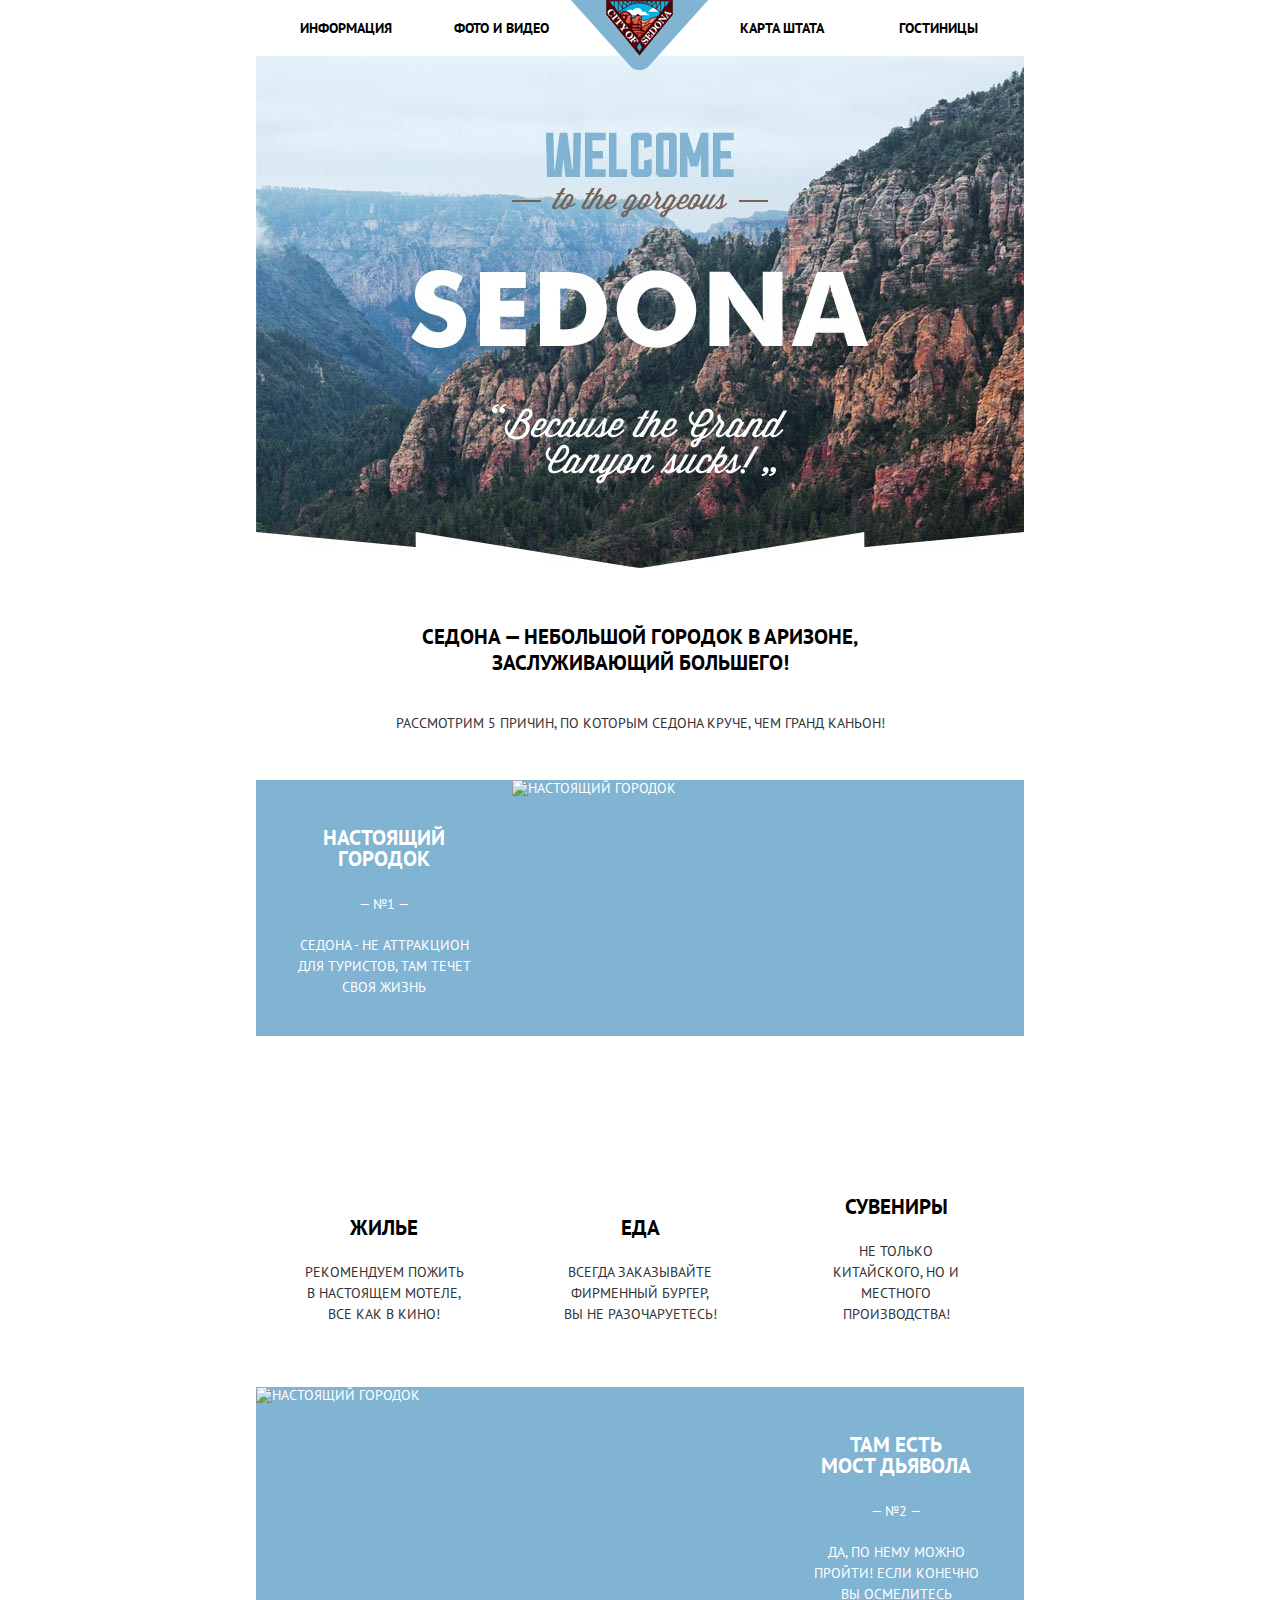
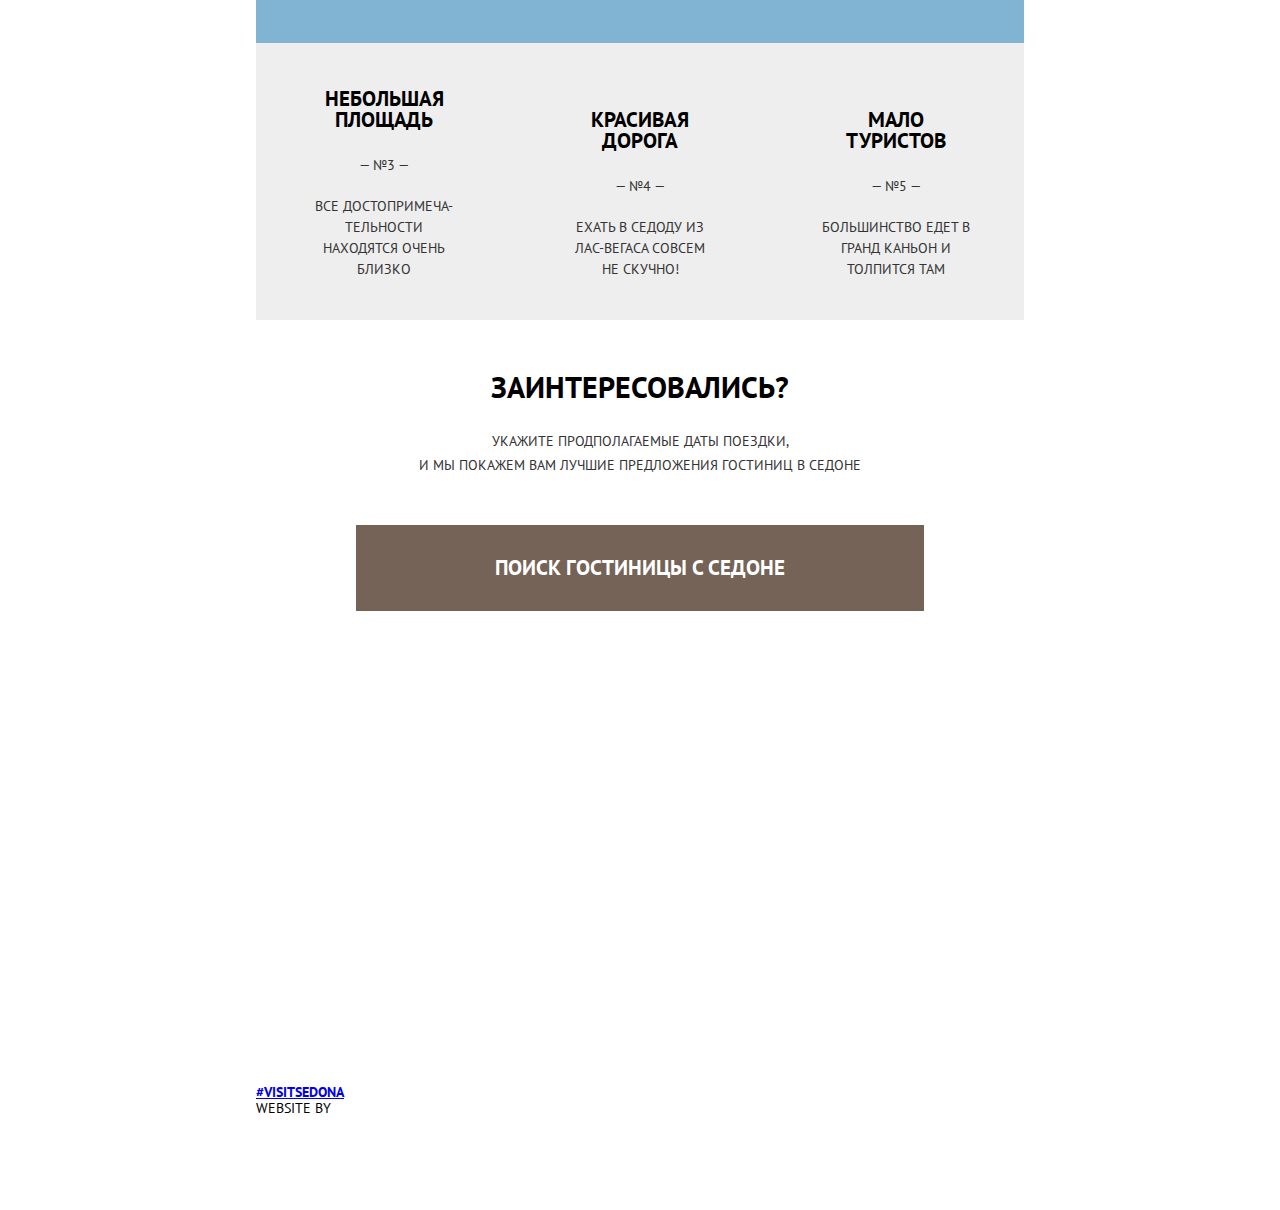
==== index.html @ 6d841329 "Вторая страница" ====
<!DOCTYPE html>
<html lang="ru">
  <head>
    <meta charset="utf-8">
    <title>Седона</title>
    <link href="css/normalize.css" rel="stylesheet">
    <link href="css/style.css" rel="stylesheet">
    <link href="https://fonts.googleapis.com/css?family=PT+Sans:400,700&amp;subset=cyrillic" rel="stylesheet" type="text/css">
  </head>
                                <!--Хедер-->
  <body>
    <header class="main-header">
            <nav class="main-navigation">
              <ul class="navigation">
                <li class="paragraph">
                  <a href="#">Информация</a>
                </li>
                <li class="paragraph">
                  <a href="#">Фото и видео</a>
                </li>
                <li class="paragraph">
                  <a href="#">Карта штата</a>
                </li>
                <li class="paragraph">
                  <a href="catalog.html">Гостиницы</a>
                </li>
              </ul>
              <div class="main-logo">
                <a href="index.html"><img src="img/sedona-logo.png" alt="City-of-Sedona" width="138" height="70"></a>
              </div>
            </nav> 
    </header>  
                           <!--Слоган-->

    <main class="container">
      <div class="bid-image">
        <img src="img/intro.jpg" alt="Интро" width="768" height="513">   <!--РАСКОММЕНТИТЬ КАРТИАНКУ!-->
      </div>
      <section class="town">
        <h1 class="town-title">СЕДОНА — небольшой городок в АРИЗОНЕ,<br> заслуживающий большего!</h1>
        <span class="town-reasons">Рассмотрим 5 причин, по которым Седона круче, чем Гранд Каньон!</span>
      </section>
                            <!--Первая причина - это ты ;DD-->
      <div class="main-reason">
        <div class="reason">
          <span class="reason-title">Настоящий<br>городок</span>
          <span class="reason-title-number"> — №1 — </span>
          <span class="reason-title-text"> Седона - не аттракцион для туристов, там течет своя жизнь</span>
        </div>
        <div class="reason-picture">
          <img src="img/reason-1.jpg" alt="Настоящий городок" width="512" height="256">
        </div>  
        <div class="clear">
        </div>
      </div>
                                <!--Приемущества, н иштячки-->
      <section class="features">
        <div class="feature-box">
          <span class="feature-name">Жилье</span>
          <p class="feature-text">Рекомендуем пожить в настоящем мотеле, все как в кино!</p>
        </div>
        <div class="feature-box">
          <span class="feature-name">Еда</span>
          <p class="feature-text">Всегда заказывайте фирменный бургер, вы не разочаруетесь!</p>
        </div>
        <div class="feature-box">
          <span class="feature-name">Сувениры</span>
          <p class="feature-text">Не только китайского, но и местного производства!</p>
        </div>
      </section>     
                              <!--А вторая - все твои мечты ;DDD-->
      <div class="main-reason">
        <div class="reason-picture">
          <img src="img/reason-2.jpg" alt="Настоящий городок" width="512" height="256">
        </div>
        <div class="reason">
          <span class="reason-title">Там есть<br> мост дьявола</span>
          <span class="reason-title-number"> — №2 —</span>
          <span class="reason-title-text">Да, по нему можно пройти! Если конечно вы осмелитесь </span>
        </div>   
      </div>
                          <!--Причины 3 -5 (на этих причинах Игорь покинул нас)-->
      <div class="other-reasons">
          <div class="reason3-5">
            <span class="other-reason-name">Небольшая площадь</span>
            <span class="other-reason-number"> — №3 — </span>
            <span class="other-reason-text">Все достопримеча-тельности находятся очень близко</span>
          </div>
          <div class="reason3-5">
            <span class="other-reason-name">Красивая дорога</span>
            <span class="other-reason-number"> — №4 — </span>
            <span class="other-reason-text">Ехать в Седоду из Лас-Вегаса совсем не скучно!</span>
          </div>
          <div class="reason3-5">
            <span class="other-reason-name">Мало туристов</span>
            <span class="other-reason-number"> — №5 — </span>
            <span class="other-reason-text">Большинство едет в Гранд Каньон и толпится там</span>
          </div>
      </div>

        <div class="interest">
          <span class="interest-head">ЗАИНТЕРЕСОВАЛИСЬ?</span>
          <p class="interest-text">Укажите продполагаемые даты поездки,<br>
             и мы покажем Вам лучшие предложения гостиниц в Седоне</p>
          <div class="holels-search">
            <h2>Поиск гостиницы с Седоне</h2>
          </div>
        </div>
                            <!--Поиск гостиницы-->
        <section class="search-date">
          <iframe src="https://www.google.com/maps/embed?pb=!1m18!1m12!1m3!1d838162.8875856905!2d-112.35544166532924!3d34.85437343108555!2m3!1f0!2f0!3f0!3m2!1i1024!2i768!4f13.1!3m3!1m2!1s0x872da132f942b00d%3A0x5548c523fa6c8efd!2z0KHQtdC00L7QvdCwLCDQkNGA0LjQt9C-0L3QsCA4NjMzNiwg0KHQqNCQ!5e0!3m2!1sru!2sru!4v1479056169489" width="768" height="593" style="border:0" allowfullscreen>
        </iframe>
           <div class="search-window">
            <form action="catalog.html" method="get">
              <div class="date-in">
                <label for="in">Дата заезда:</label>
                <input type="text" name="calendar" value="24 апреля 2016" id="in">
                <div class="calendar-icon"></div>
              </div>
              <div class="date-out">
                <label for="out">Дата выезда:</label>
                <input type="text" name="calendar" value="4 июля 2016" id="out">
              </div>
              <div class="adults-children">
                <div class="adults">
                  <label for="adults">Взрослые:</label>
                  <input type="text" name="count" value="2" id="adults">
                </div>
                <div class="children">
                  <label for="children">Дети:</label>
                  <input type="text" name="count" value="0" id="children">
                </div>
              </div>
              <button class="find-button" type="submit">
                <span class="find">Найти</span>
              </button>
            </form>
          </div>    
        </section>
    </main>
                      <!--Подвальчик =)-->
    <footer class="main-footer">
      <div class="hashtag">
        <a class="" href="#"><b>#VISITSEDONA</b></a>
      </div>
      <div class="social">
          <a class="social-btn social-btn-tw" href="#"></a>
          <a class="social-btn social-btn-fb" href="#"></a>
          <a class="social-btn social-btn-yt" href="#"></a> 
      </div>
      <div class="designer">
        <span class="copyright">WEBSITE BY</span>
        <a class="hta-icon" href="https://htmlacademy.ru/"></a>
      </div>
    </footer>

    <script src="js/script.js"></script>

  </body>
</html>
---- css/style.css ----
body {
	width: 768px;
	font-size : 14px;  
	font-family: "Pt Sans";
	font-style: normal;
	font-weight: normal;
	text-transform: uppercase;
	margin: 0 auto;
	padding: 0;
	position: relative;
}
							/* ХЕДЕР!! ЛОГОТИП ТОЖЕ ТУТ!! */ 


.main-navigation {
	width: 680px;
	margin: 0 auto; 
	position: relative;
}
.navigation {
	list-style: none;
	margin: 0;
  	padding: 0;
  	font-size: 0
}

.navigation a{
	text-decoration: none;
	display: block;
	width: 154px;
	color: #000000;
}  
.navigation a:hover {
	color: #81b3d2;
}
.navigation a:active {
	color: #b2b2b2;
}

.paragraph {
	padding: 15px 0px;
	display: inline-block;
  	vertical-align: top;
  	font-size: 14px;
	line-height: 26px;
	font-weight: bold;
	height: 26px;
}

.navigation li:nth-child(2) {
	margin-right: 62px;
}

.navigation li:nth-child(3),
.navigation li:nth-child(4) {
	text-align: right;
}

.main-logo {
	position: absolute;
	top: 0px;
	left:50%;
	transform: translate(-50%);
}

.main-logo a {
	font-size: 0px;
	line-height: 0px;
}


					/* СЛОГАН! И БЛА БЛА БЛА!! */



h1 {
	font-size: 21px;
	line-height: 26px;
	font-family: inherit;
	font-weight: bold;
}

.town {
	margin-top: 52px;
	text-align: center;
	min-height: 156px;
}
.town-title {
	display: block;
	margin-bottom: 34px;
	vertical-align: top;
}

.town-reasons {
	display: block;

	color: #333333;
	font-size: 14px;
	line-height: 26px;

}
           				 /* БЛОКИ ПРИЧИН!! БОЛЬШИЕ ТАКИЕ!! С КАРТИНКАМИ КОТОРЫЕ!!!! */
.main-reason {
	color: #ffffff;
	display: flex;
	height: 256px;
}

.reason {
	background-color: #81b3d2;
	width: 256px;
	height: 256px;
	text-align: center;
}

.reason-picture {
	background-color: #81b3d2;
	height: 256px;
	width: 512px;
}
.reason-title {
	padding: 0px 50px;
	display: block;
	font-size: 21px;
	line-height: 21px;
	padding-top: 47px;
	font-weight: bold;
	margin-bottom: 25px;

}

.reason-title-text {
	display: block;
	font-weight: inherit;
	line-height: 21px;
	width: 180px;
	margin: 0 auto;

}

.reason-title-number {
	display: block;
	font-weight: normal;
	line-height: 21px;
	width: 180px;
	margin: 0 auto;
	margin-bottom: 20px;
}




						/* БЛОК ПРИЕМУЩЕСТВА!!! НИШТЯЧКИ!! ЭТО КОТОРЫЕ ЕДА ТАМ НУ И ВСЕ ТАКОЕ!!! */  


.features {
	  	font-size: 0
}

.feature-box {
	display: inline-block;
	max-width: 256px;
	height: 330px;
}

.feature-name {
	padding-top: 160px;
	text-align: center;
	display: block;
	font-size: 21px;
	line-height: 21px;
	font-weight: bold;
	vertical-align: top;
}

.feature-text {
	padding: 10px 45px 0px;
	text-align: center;
	display: block;
	font-size: 14px;
	line-height: 21px;
	color: #333333;
	vertical-align: top;
}

.features div:nth-child(2) .feature-text {
	padding: 10px 49px 0px;
}

						/* БЛОК ПРИЧИН 3 - 5 !!! */

.reason3-5 {
	display: inline-block;
	width: 256px;
	height: 256px;
}


.other-reasons {
	background-color: #eeeeee;
	font-size: 0px;
}

.other-reason-name {
	display: block;
	font-size: 21px;
	line-height: 21px;
	font-weight: bold;
	text-align: center;
	padding: 45px 50px 25px;
	vertical-align: top;
}

.other-reason-number,
.other-reason-text {
	font-weight: normal;
	display: block;
	text-align: center;
	font-size: 14px;
	line-height: 21px;
	color: #333333;
}
.other-reason-number {
	margin-bottom: 20px;
}

.other-reason-text {
	padding: 0px 50px 0px;
	margin-top: 0px;
}	

.other-reasons div:nth-child(2) .other-reason-text {
	padding: 0px 60px 0px;
}

 						/* БЛОК ЗАИНТЕРЕСОВАЛИСЬ */


.interest. {
	height: 290px;
}
.interest-head {
	margin-top: 55px;
	display: block;
	font-size: 30px;
	line-height: 24px;
	font-weight: bold;
	text-align: center;
}

.interest-text {
	display: block;
	font-size: 14px;
	line-height: 24px;
	color: #333333;
	text-align: center;
	margin-bottom: 48px;
	margin-top: 30px;
}

										/* БЛОК ПОИСКА ГОСТИНИЦЫ!!!! */
.holels-search {
	width: 568px;
	height: 86px;
	margin: 0 auto;
	background: #766357;
	text-align: center;
	cursor: pointer;
}

h2 {
	padding-top: 30px;
	font-weight: bold;
	display: block;
	font-size: 21px;
	line-height: 26px;
	font-weight: bold;
	color: #ffffff;

}
h2:hover {
	cursor: pointer;
}

.map {
	height: 593px;
	width: 768px;
}
.search-date {
	height: 473px;
	position: relative;
	font-size: 21px;
	line-height: 26px;
	font-weight: bold;
}

.search-window {
	position: absolute;
	top: 0px;
	left: 100px;
	height: 395px; 
	width: 568px;
	background-color: #ffffff;
	font-size: 14px;
	line-height: 26px;
	font-weight: bold;
}

.search-window-hidden {
  display: none;
  animation: close;
}
.search-window-show {
 	display: block;
	animation: bounce 0.8s;
}

@keyframes bounce {
  0%   {
    transform: translateY(200px);
    transform: translateX(200px);
    opacity: 0.2;
 }
  70%  {
    transform: translateY(-20px);
    opacity: 0.5;
  }
  90%  {
    transform: translateY(15px);
    opacity: 0.8;
  }
  100% {
    transform: translateY(0);
  }
}

.date-in {
	position: relative;
	margin-top: 55px;
	margin-bottom: 29px;
	margin-left: 56px;
}

.calendar-icon {
  content: "";
  position: absolute;
  top: 9px;
  right: 60px;

  width: 21px;
  height: 22px;

  background: transparent url("../img/sprite.png") no-repeat;
  background-position: -10px -70px;
}

.date-out {
	margin-bottom: 29px;
	margin-left: 53px;
	margin-bottom: 29px;
}

.adults-children {
	width: 568px;
}
.adults {
	display: inline-block;
	margin-left: 55px;
	margin-right: 47px;
}
.children {
	display: inline-block;
}

.adults label {
	margin-right: 42px;
}
.children label {
	margin-right: 26px;

}

.date-in label,
.date-out label {
	margin-right: 25px;
}


.search-window input {
	height: 34px;
	border: 0px;
	background-color: #f2f2f2;
	text-indent: 15px;
	font-weight: bold;
}
.find-button {
	color: #ffffff;
	display: inline-block;
	width: 464px;
	height: 58px;
	margin-left: 55px;
	margin-top: 54px;
	border: 0px;
    vertical-align: top;
    text-align: center;
    background-color: #81b3d2;
    cursor: pointer;
}

.find-button:hover {
	background-color: #669ec0;
	cursor: pointer;
}
.find-button:active {
	background-color: #669ec0;
	color: #94b9d2;
}

.search-window input:hover {
	background-color: #ebebeb;
}



.search-window input:focus {
	background-color: #ffffff;
	outline: 2px solid #e5e5e5;
}

.date-in input,
.date-out input {
	width: 346px;

}

.find {
	font-size: 21px;
	line-height: 26px;
	font-weight: bold;
	text-transform: uppercase;
}

.adults input,
.children input {
	width: 38px;
}


						/* ПОДВАЛЬЧИК РОДИМЫЙ!! 

.main-footer {
	margin-bottom: 50px;
	background-color: #ffffff;
	opacity: 90%;
	font-size: 0px;
	vertical-align: top;
}

.hashtag {
	float: left;
	font-size: 21px;
	width: 256px;
	height: 120px;
	text-align: center;
	background-color: #81b3d2;
}

.hashtag a {
	text-decoration: none;
	color: #000000;
}

.social {
	float: left;
	width: 256px;
	height: 120px;
	background-color: #81b3d2;

}

.designer {
	float: right;
	width: 256px;
	height: 120px;
	font-size: 14px;
	line-height: 26px;
}


*/
 				/* SEDONA HOTELS */ 

.hotels-container {

}
				/* ФОРМА ПОИСКА ОТЕЛЕЙ*/

.search-hotels {
	background-image: url(../img/holes-background.jpg);
	max-height: 217px;
	overflow: hidden;
	color: #ffffff;
	font-size: 14px;
	line-height: 21px;
	font-weight: normal;
}
fieldset {
	border: none;
}

legend {
	font-size: 16px;
}

.infrastructure {
	display: inline-block;
	margin: 27px 100px 0px 0px;
	padding: 0px 0px 0px 46px;
	width: 140px;
	height: 217px;
	vertical-align: top;
}
.infrastructure label {

}

.housing-type {
	display: inline-block;
	margin: 27px 0px 0px 0px;
	padding: 0px;
	width: 140px;
	height: 217px;
	vertical-align: top;
}

.price {
	display: inline-block;
	width: 230px;
	height: 217px;
	margin: 27px 0px 0px 0px;
	vertical-align: top;
}
				/* СОРТИРОВКА НАЙДЕННЫХ ОТЕЛЕЙ */
.found {
	display: inline-block;
	margin-left: 45px;
	margin-right: 44px;
	margin-top: 29px;
	font-size: 21px;
	line-height: 26px;
	font-weight: bold;

}

.sorting { 
	height: 86px;
}
.sort {
	list-style: none;
	display: inline-block;
	font-size: 12px;
	line-height: 18px;
	font-weight: normal;
	margin: 35px 0px 0px 0px;
	padding: 0;
	vertical-align: top;
}

.sort-title {
	display: inline-block;
	margin-right: 37px;
	vertical-align: middle;

}
.sort-item {
	display: inline-block;
	color: #cacaca;
	margin-right: 30px;
	vertical-align: top;
	border-bottom: 1px dotted #81b3d2;

}
.sort-item:last-child {
	margin-right: 125px;
}

.active {
	border-bottom: none;
	color: #81b3d2;
}

.buttons {
	display: inline-block;
}

				/* РЕЗУЛЬТАТЫ ОТЕЛЕЙ */

.search-results {
	border-top: 1px solid #e5e5e5; 
}

.hotel-description {
	display: inline-block;
	border-bottom: 1px solid #e5e5e5;
}

.hotel-intro {
	width: 676px;
	height: 90px;
	margin: 30px auto;
	margin-left: 46px;
}

.hotel-picture {
	display: inline-block;
	vertical-align: top;
	height: 90px;
}

.hotel-info {
	display: inline-block;
	margin-left: 28px;
	width: 270px;
}

.hotel-name {
	display: inline-block;
	margin-top: -3px;
	margin-bottom: 3px;
	text-decoration: none;
	font-size: 21px;
	line-height: 21px;
	font-weight: bold;
	color: #000000;
}

.hotel-top {
	display: inline-block;
	vertical-align: top;
	margin: 0;
	padding: 0px;
	padding-top: 6px;
	padding-bottom: 15px;
	font-size: 14px;
	line-height: 21px;
	color: #333333;
}

.hotel-type {
	display: inline-block;
	width: 111px;
}

.more {
	display: inline-block;
	text-decoration: none;
	width: 93px;
	padding-left: 16px; 
	padding-top: 5px;
	margin-right: 3px;
	height: 23px;
	font-weight: bold;
	background-color: #81b3d2;
	color: #ffffff;

}
.reserve {
	display: inline-block;
	text-decoration: none;
	width: 125px;
	padding-left: 17px; 
	padding-top: 5px;
	height: 23px;
	font-weight: bold;
	background-color: #766357;
	color: #ffffff; 

}

.hotel-bottom {
	display: inline-block;
	vertical-align: top;
}

.rating {
	display: inline-block;
}
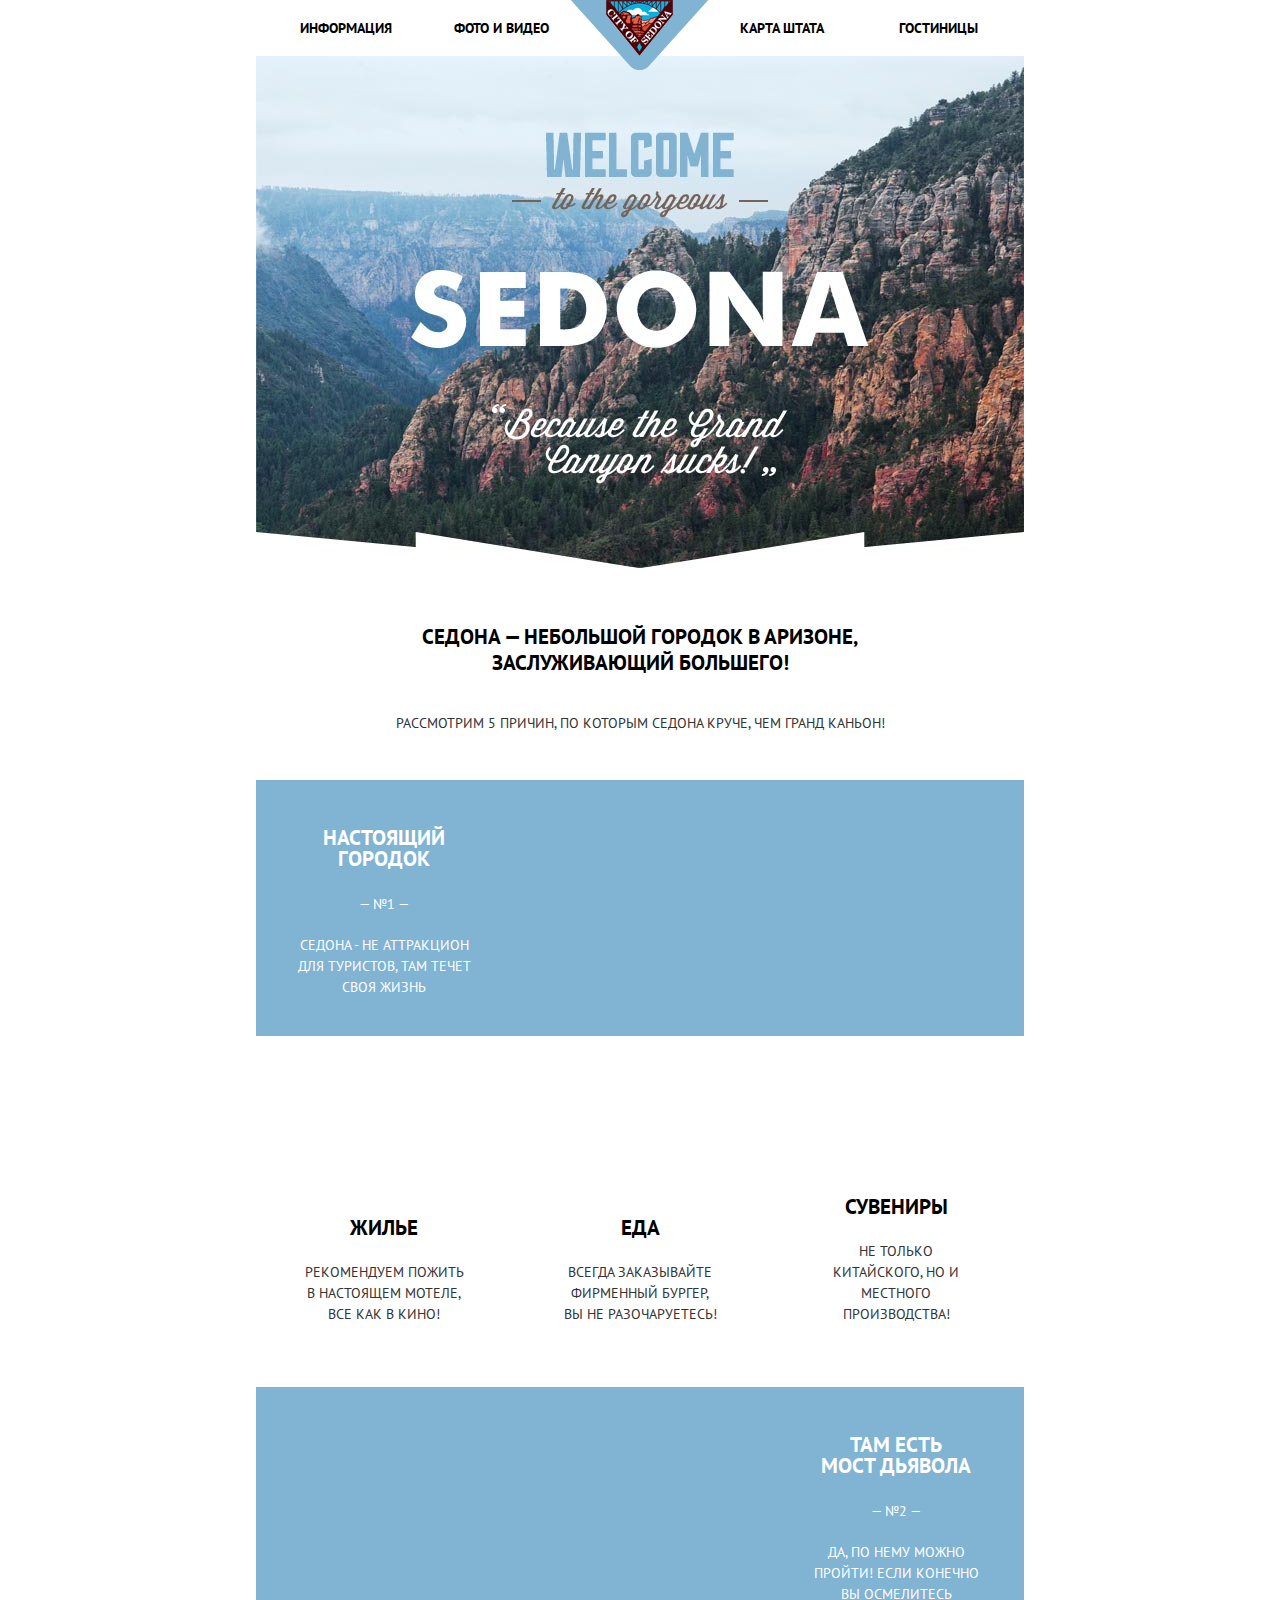
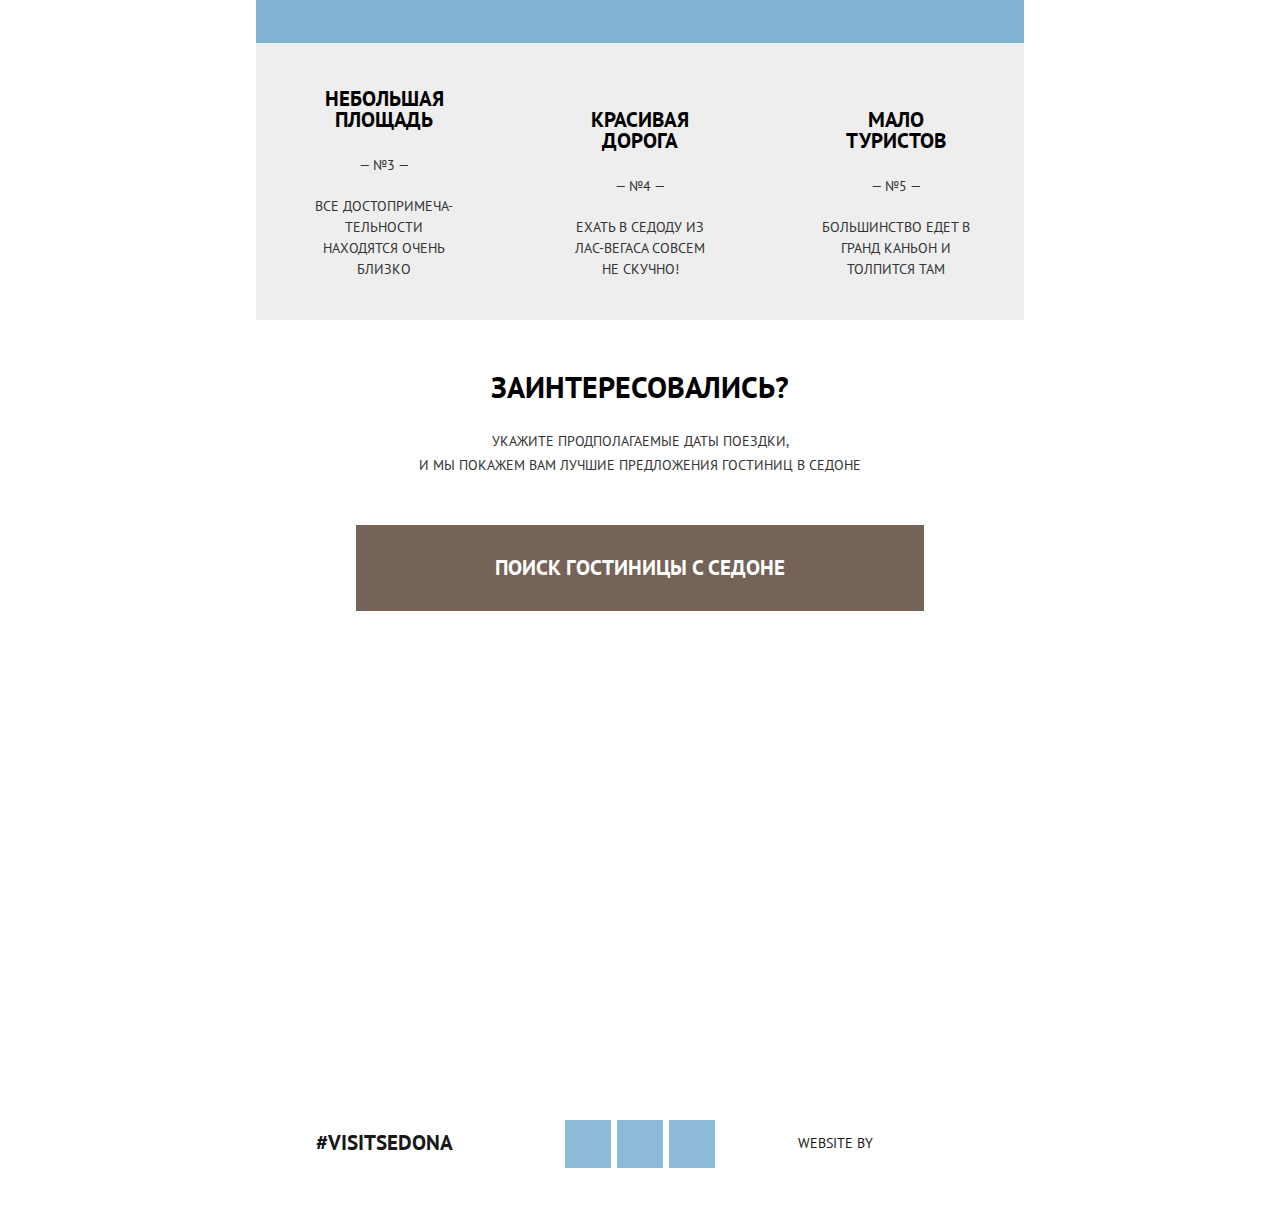
==== commit 0129d9da: "Немного позиционирования" ====
--- a/index.html
+++ b/index.html
@@ -13,13 +13,13 @@
             <nav class="main-navigation">
               <ul class="navigation">
                 <li class="paragraph">
-                  <a href="#">Информация</a>
+                  <a href="#" for="information">Информация</a>
                 </li>
                 <li class="paragraph">
                   <a href="#">Фото и видео</a>
                 </li>
                 <li class="paragraph">
-                  <a href="#">Карта штата</a>
+                  <a href="#map">Карта штата</a>
                 </li>
                 <li class="paragraph">
                   <a href="catalog.html">Гостиницы</a>
@@ -47,8 +47,8 @@
           <span class="reason-title-number"> — №1 — </span>
           <span class="reason-title-text"> Седона - не аттракцион для туристов, там течет своя жизнь</span>
         </div>
-        <div class="reason-picture">
-          <img src="img/reason-1.jpg" alt="Настоящий городок" width="512" height="256">
+        <div class="reason-picture1">
+          <!--img src="img/reason-1.jpg" alt="Настоящий городок" width="512" height="256"-->
         </div>  
         <div class="clear">
         </div>
@@ -70,8 +70,8 @@
       </section>     
                               <!--А вторая - все твои мечты ;DDD-->
       <div class="main-reason">
-        <div class="reason-picture">
-          <img src="img/reason-2.jpg" alt="Настоящий городок" width="512" height="256">
+        <div class="reason-picture2">
+          <!--img src="img/reason-2.jpg" alt="Настоящий городок" width="512" height="256"-->
         </div>
         <div class="reason">
           <span class="reason-title">Там есть<br> мост дьявола</span>
@@ -107,50 +107,59 @@
           </div>
         </div>
                             <!--Поиск гостиницы-->
-        <section class="search-date">
-          <iframe src="https://www.google.com/maps/embed?pb=!1m18!1m12!1m3!1d838162.8875856905!2d-112.35544166532924!3d34.85437343108555!2m3!1f0!2f0!3f0!3m2!1i1024!2i768!4f13.1!3m3!1m2!1s0x872da132f942b00d%3A0x5548c523fa6c8efd!2z0KHQtdC00L7QvdCwLCDQkNGA0LjQt9C-0L3QsCA4NjMzNiwg0KHQqNCQ!5e0!3m2!1sru!2sru!4v1479056169489" width="768" height="593" style="border:0" allowfullscreen>
+        <section class="search-date" id="map">
+          <iframe src="https://www.google.com/maps/embed?pb=!1m18!1m12!1m3!1d838162.8875856905!2d-112.35544166532924!3d34.85437343108555!2m3!1f0!2f0!3f0!3m2!1i1024!2i768!4f13.1!3m3!1m2!1s0x872da132f942b00d%3A0x5548c523fa6c8efd!2z0KHQtdC00L7QvdCwLCDQkNGA0LjQt9C-0L3QsCA4NjMzNiwg0KHQqNCQ!5e0!3m2!1sru!2sru!4v1479056169489" width="768" height="473" style="border:0" allowfullscreen>
         </iframe>
            <div class="search-window">
             <form action="catalog.html" method="get">
               <div class="date-in">
                 <label for="in">Дата заезда:</label>
-                <input type="text" name="calendar" value="24 апреля 2016" id="in">
-                <div class="calendar-icon"></div>
+                <input type="text" name="calendar" value="24 АПРЕЛЯ 2016" id="in">
+                <div class="calendar-icon-in"></div>
               </div>
               <div class="date-out">
                 <label for="out">Дата выезда:</label>
-                <input type="text" name="calendar" value="4 июля 2016" id="out">
+                <input type="text" name="calendar" value="4 ИЮЛЯ 2016" id="out">
+                <div class="calendar-icon-out"></div>
               </div>
               <div class="adults-children">
                 <div class="adults">
-                  <label for="adults">Взрослые:</label>
+                  <label for="adults">Взрослые:
+                    <a class="adults-minus">—</a>
+                    <a class="adults-plus">+</a>
+                  </label>
                   <input type="text" name="count" value="2" id="adults">
                 </div>
                 <div class="children">
-                  <label for="children">Дети:</label>
+                  <label for="children">Дети:
+                    <a class="children-minus">—</a>
+                    <a class="children-plus">+</a>
+                  </label>
                   <input type="text" name="count" value="0" id="children">
                 </div>
               </div>
               <button class="find-button" type="submit">
-                <span class="find">Найти</span>
+                <span class="find">НАЙТИ</span>
               </button>
             </form>
           </div>    
         </section>
     </main>
                       <!--Подвальчик =)-->
-    <footer class="main-footer">
-      <div class="hashtag">
-        <a class="" href="#"><b>#VISITSEDONA</b></a>
-      </div>
-      <div class="social">
-          <a class="social-btn social-btn-tw" href="#"></a>
-          <a class="social-btn social-btn-fb" href="#"></a>
-          <a class="social-btn social-btn-yt" href="#"></a> 
-      </div>
-      <div class="designer">
-        <span class="copyright">WEBSITE BY</span>
-        <a class="hta-icon" href="https://htmlacademy.ru/"></a>
+    <footer class="main-footer" id="information">
+      <div class="footer-content">
+        <div class="hashtag">
+          <a class="" href="#"><b>#visitSEDONA</b></a>
+        </div>
+        <div class="social">
+            <a class="social-btn social-btn-tw" href="#"></a>
+            <a class="social-btn social-btn-fb" href="#"></a>
+            <a class="social-btn social-btn-yt" href="#"></a> 
+        </div>
+        <div class="designer">
+          <span class="copyright">WEBSITE by</span>
+          <a class="hta-icon" href="https://htmlacademy.ru/"></a> 
+        </div>
       </div>
     </footer>
 
--- a/css/style.css
+++ b/css/style.css
@@ -114,10 +114,17 @@
 	text-align: center;
 }
 
-.reason-picture {
+.reason-picture1 {
 	background-color: #81b3d2;
 	height: 256px;
 	width: 512px;
+	background-image: url(../img/reason-1.jpg);
+}
+.reason-picture2 {
+	background-color: #81b3d2;
+	height: 256px;
+	width: 512px;
+	background-image: url(../img/reason-2.jpg);
 }
 .reason-title {
 	padding: 0px 50px;
@@ -318,16 +325,15 @@
 
 @keyframes bounce {
   0%   {
-    transform: translateY(200px);
-    transform: translateX(200px);
+    transform: translateY(-200px);
     opacity: 0.2;
  }
   70%  {
-    transform: translateY(-20px);
+    transform: translateY(20px);
     opacity: 0.5;
   }
   90%  {
-    transform: translateY(15px);
+    transform: translateY(-15px);
     opacity: 0.8;
   }
   100% {
@@ -342,26 +348,38 @@
 	margin-left: 56px;
 }
 
-.calendar-icon {
+.calendar-icon-in {
   content: "";
   position: absolute;
-  top: 9px;
-  right: 60px;
+  top: 8px;
+  right: 64px;
 
   width: 21px;
   height: 22px;
 
-  background: transparent url("../img/sprite.png") no-repeat;
-  background-position: -10px -70px;
+  background: #ff0000 url("../img/sprite.png") no-repeat;
 }
 
 .date-out {
-	margin-bottom: 29px;
+	position: relative;
 	margin-left: 53px;
-	margin-bottom: 29px;
+	margin-bottom: 31px;
+}
+
+.calendar-icon-out {
+  content: "";
+  position: absolute;
+  top: 8px;
+  right: 64px;
+
+  width: 21px;
+  height: 22px;
+
+  background: #ff0000 url("../img/sprite.png") no-repeat;
 }
 
 .adults-children {
+	position: relative;
 	width: 568px;
 }
 .adults {
@@ -369,12 +387,107 @@
 	margin-left: 55px;
 	margin-right: 47px;
 }
+
+.adults-plus {
+	content: "";
+	position: absolute;
+	left: 243px;
+	width: 38px;
+	cursor: pointer;
+	text-align: center;
+	padding-top: 5px;
+	color: #a9a9a9;
+	font-size: 24px;
+}
+
+.adults-plus:hover {
+	color: #000000;
+	cursor: pointer;
+}
+.adults-plus:active {
+	color: #81b3d2;
+	cursor: pointer;
+
+}
+.adults-minus {
+	content: "";
+	position: absolute;
+	left: 167px;
+	top: 4px;
+	width: 38px;
+	cursor: pointer;
+	text-align: center;
+	padding-top: 0px;
+	color: #a9a9a9;
+	font-size: 24px;
+}
+
+.adults-minus:hover {
+	color: #000000;
+	cursor: pointer;
+}
+.adults-minus:active {
+	color: #81b3d2;
+	cursor: pointer;
+
+}
+
 .children {
 	display: inline-block;
 }
 
+.children-plus {
+	content: "";
+	position: absolute;
+	right: 54px;
+	width: 38px;
+	cursor: pointer;
+	text-align: center;
+	padding-top: 5px;
+	color: #a9a9a9;
+	font-size: 24px;
+}
+
+.children-plus:hover {
+	color: #000000;
+	cursor: pointer;
+}
+.children-plus:active {
+	color: #81b3d2;
+	cursor: pointer;
+
+}
+.children-minus {
+	content: "";
+	position: absolute;
+	right: 129px;
+	top: 4px;
+	width: 38px;
+	cursor: pointer;
+	text-align: center;
+	padding-top: 0px;
+	color: #a9a9a9;
+	font-size: 24px;
+}
+
+.children-minus:hover {
+	color: #000000;
+	cursor: pointer;
+}
+.children-minus:active {
+	color: #81b3d2;
+	cursor: pointer;
+
+}
+.adults input,
+.children input {
+	padding-left: 35px;
+	padding-right: 35px;
+	width: 44px;
+}
+
 .adults label {
-	margin-right: 42px;
+	margin-right: 39px;
 }
 .children label {
 	margin-right: 26px;
@@ -383,12 +496,15 @@
 
 .date-in label,
 .date-out label {
-	margin-right: 25px;
+	display: inline-block;
+	vertical-align: top;
+	margin-right: 20px;
+	margin-top: 7px;
 }
 
 
 .search-window input {
-	height: 34px;
+	height: 35px;
 	border: 0px;
 	background-color: #f2f2f2;
 	text-indent: 15px;
@@ -441,13 +557,12 @@
 	text-transform: uppercase;
 }
 
-.adults input,
-.children input {
-	width: 38px;
-}
-
-
-						/* ПОДВАЛЬЧИК РОДИМЫЙ!! 
+
+
+
+
+
+						/* ПОДВАЛЬЧИК РОДИМЫЙ!! */
 
 .main-footer {
 	margin-bottom: 50px;
@@ -458,38 +573,70 @@
 }
 
 .hashtag {
-	float: left;
+	display: inline-block;
 	font-size: 21px;
 	width: 256px;
-	height: 120px;
-	text-align: center;
-	background-color: #81b3d2;
+	margin-top: 47px;
+	text-align: center;
+	vertical-align: top;
 }
 
 .hashtag a {
 	text-decoration: none;
 	color: #000000;
 }
+.hashtag a:hover {
+	color: #81b3d2;
+}
 
 .social {
-	float: left;
+	display: inline-block;
 	width: 256px;
-	height: 120px;
+	vertical-align: top;
+
+}
+.social-btn { 
+	display: inline-block;
+	height: 48px;
+	width: 46px;
 	background-color: #81b3d2;
-
+	margin: 36px 6px 0px 0px;
+
+}
+.social-btn-tw {
+	margin-left: 53px;
 }
 
 .designer {
-	float: right;
+	display: inline-block;
 	width: 256px;
-	height: 120px;
 	font-size: 14px;
 	line-height: 26px;
-}
-
-
-*/
+	vertical-align: top;
+}
+.copyright {
+	display: inline-block;
+	vertical-align: top;
+	font-size: 14px;
+	line-height: 26px;
+	margin-top: 46px;
+	margin-left: 30px;
+
+}
+/*
+.hta-icon {
+	display: inline-block;
+	vertical-align: top;
+	margin-top: 41px;
+	margin-left: 5px;
+}
+*/ 
+
  				/* SEDONA HOTELS */ 
+
+body .catalog {
+
+} 				
 
 .hotels-container {
 
@@ -498,6 +645,7 @@
 
 .search-hotels {
 	background-image: url(../img/holes-background.jpg);
+	background-size: 768px 216px;
 	max-height: 217px;
 	overflow: hidden;
 	color: #ffffff;
@@ -509,8 +657,11 @@
 	border: none;
 }
 
-legend {
+.legend-title {
 	font-size: 16px;
+	line-height: 21px;
+	font-weight: bold;
+	margin-bottom: 24px;
 }
 
 .infrastructure {
@@ -521,8 +672,42 @@
 	height: 217px;
 	vertical-align: top;
 }
-.infrastructure label {
-
+
+.check {
+	position: relative;
+	display: inline-block;	
+	vertical-align: top;
+	margin-bottom: 25px;
+	margin-left: 37px;
+	font-size: 14px;
+	line-height: 21px;
+	font-weight: normal;
+	cursor: pointer;
+}
+
+.infrastructure .check {
+	margin-left: 39px;
+}
+
+
+.option {
+	position: relative;
+	margin: 0;
+}
+
+.option input[type="checkbox"] {
+  display: none;
+}
+
+.option input[type="checkbox"] + .checkbox-indicator {
+  position: absolute;
+  top: -3px;
+  left: 0;
+
+  width: 17px;
+  height: 17px;
+
+  border: 2px solid #000000;
 }
 
 .housing-type {
@@ -534,13 +719,141 @@
 	vertical-align: top;
 }
 
-.price {
-	display: inline-block;
-	width: 230px;
-	height: 217px;
-	margin: 27px 0px 0px 0px;
-	vertical-align: top;
-}
+.filter-range {
+	display: inline-block;
+	width: 224px;
+	margin-top: 27px;
+	margin-left: 65px;
+
+	color: #ffffff;
+	text-transform: uppercase;
+}
+
+.filter-range-title {
+	font-size: 16px;
+	line-height: 21px;
+	font-weight: bold;
+	padding-left: 5px;
+	padding-bottom: 10px;
+}
+.price-controls {
+	position: relative;
+  	height: 32px;
+  	margin-bottom: 20px;
+
+ 	 font-size: 0;
+
+ 	border: 2px solid #ffffff;
+  	border-radius: 2px;
+}
+
+.price-controls::after {
+  content: "";
+  position: absolute;
+  top: 50%;
+  left: 50%;
+
+  width: 2px;
+  height: 22px;
+
+  background: #ffffff;
+  transform: translate(-50%, -50%);
+}
+
+.price-controls label {
+ 	display: inline-block;
+
+ 	font-size: 14px;
+ 	line-height: 38px;
+ 	vertical-align: top;
+
+	cursor: pointer;
+}
+
+.price-controls .min-price,
+.price-controls .max-price {
+  width: 60px;
+  padding-left: 40px;
+}
+
+.price-controls input {
+  width: 30px;
+  height: 22px;
+  margin: 0;
+
+  color: inherit;
+  font: inherit;
+
+  background: none;
+  border: none;
+}
+
+.range-controls {
+  position: relative;
+
+  margin-bottom: 32px;
+}
+
+.range-controls .scale {
+  height: 2px;
+
+  background: rgba(255, 255, 255, 0.3);
+}
+
+.range-controls .bar {
+  width: 80%;
+  height: 2px;
+
+  background: #ffffff;
+}
+
+.range-toggle {
+	position: absolute;
+  	top: -9px;
+  	width: 4px;
+  	height: 4px;
+
+  	background: #ababab;
+  	border: 8px solid #ffffff;
+  	border-radius: 50%;
+  	box-shadow: 0 2px 1px 0 rgba(0, 1, 1, 0.2);
+  	cursor: pointer;
+}
+
+.range-toggle:hover {
+  background: #1c4f80;
+}
+
+.range-toggle-min {
+  left: 1%;
+}
+
+.range-toggle-max {
+  left: 68%;
+}
+
+.btn-transparent {
+  display: block;
+  margin: 0 auto;
+  padding: 6px 35px;
+
+  font-size: 14px;
+  line-height: 20px;
+  color: #ffffff;
+  text-transform: uppercase;
+
+  background: transparent;
+  border: 2px solid #ffffff;
+  border-radius: 2px;
+  cursor: pointer;
+}
+
+.btn-transparent:hover {
+  color: #000000;
+
+  background: #ffffff;
+}
+
 				/* СОРТИРОВКА НАЙДЕННЫХ ОТЕЛЕЙ */
 .found {
 	display: inline-block;
@@ -592,6 +905,7 @@
 
 .buttons {
 	display: inline-block;
+	background-color: #ff0000;
 }
 
 				/* РЕЗУЛЬТАТЫ ОТЕЛЕЙ */
@@ -603,6 +917,7 @@
 .hotel-description {
 	display: inline-block;
 	border-bottom: 1px solid #e5e5e5;
+	width: 768px;
 }
 
 .hotel-intro {
@@ -659,7 +974,7 @@
 	padding-left: 16px; 
 	padding-top: 5px;
 	margin-right: 3px;
-	height: 23px;
+	height: 22px;
 	font-weight: bold;
 	background-color: #81b3d2;
 	color: #ffffff;
@@ -671,7 +986,7 @@
 	width: 125px;
 	padding-left: 17px; 
 	padding-top: 5px;
-	height: 23px;
+	height: 22px;
 	font-weight: bold;
 	background-color: #766357;
 	color: #ffffff; 
@@ -684,5 +999,52 @@
 }
 
 .rating {
-	display: inline-block;
+	position: relative;
+	display: inline-block;
+	vertical-align: top;
+	height: 90px;
+	margin-left: 125px;
+	padding: 0px;
+}
+
+.rating-count {
+	display: inline-block;
+	height: 22px;
+	width: 110px;
+	background-color: #f2f2f2;
+	text-align: center;
+	margin-top: 63px;
+	padding-top: 5px;
+	color: #666666;
+}
+
+.star4 {
+  content: "";
+  position: absolute;
+  right: 0px;
+  width: 89px;
+  height: 17px;
+
+  background-color: #ff0000;
+
+}
+.star2 {
+  content: "";
+  position: absolute;
+  right: 0px;
+  width: 42px;
+  height: 17px;
+
+  background-color: #ff0000;
+
+}
+.star3 {
+  content: "";
+  position: absolute;
+  right: 0px;
+  width: 65px;
+  height: 17px;
+
+  background-color: #ff0000;
+
 }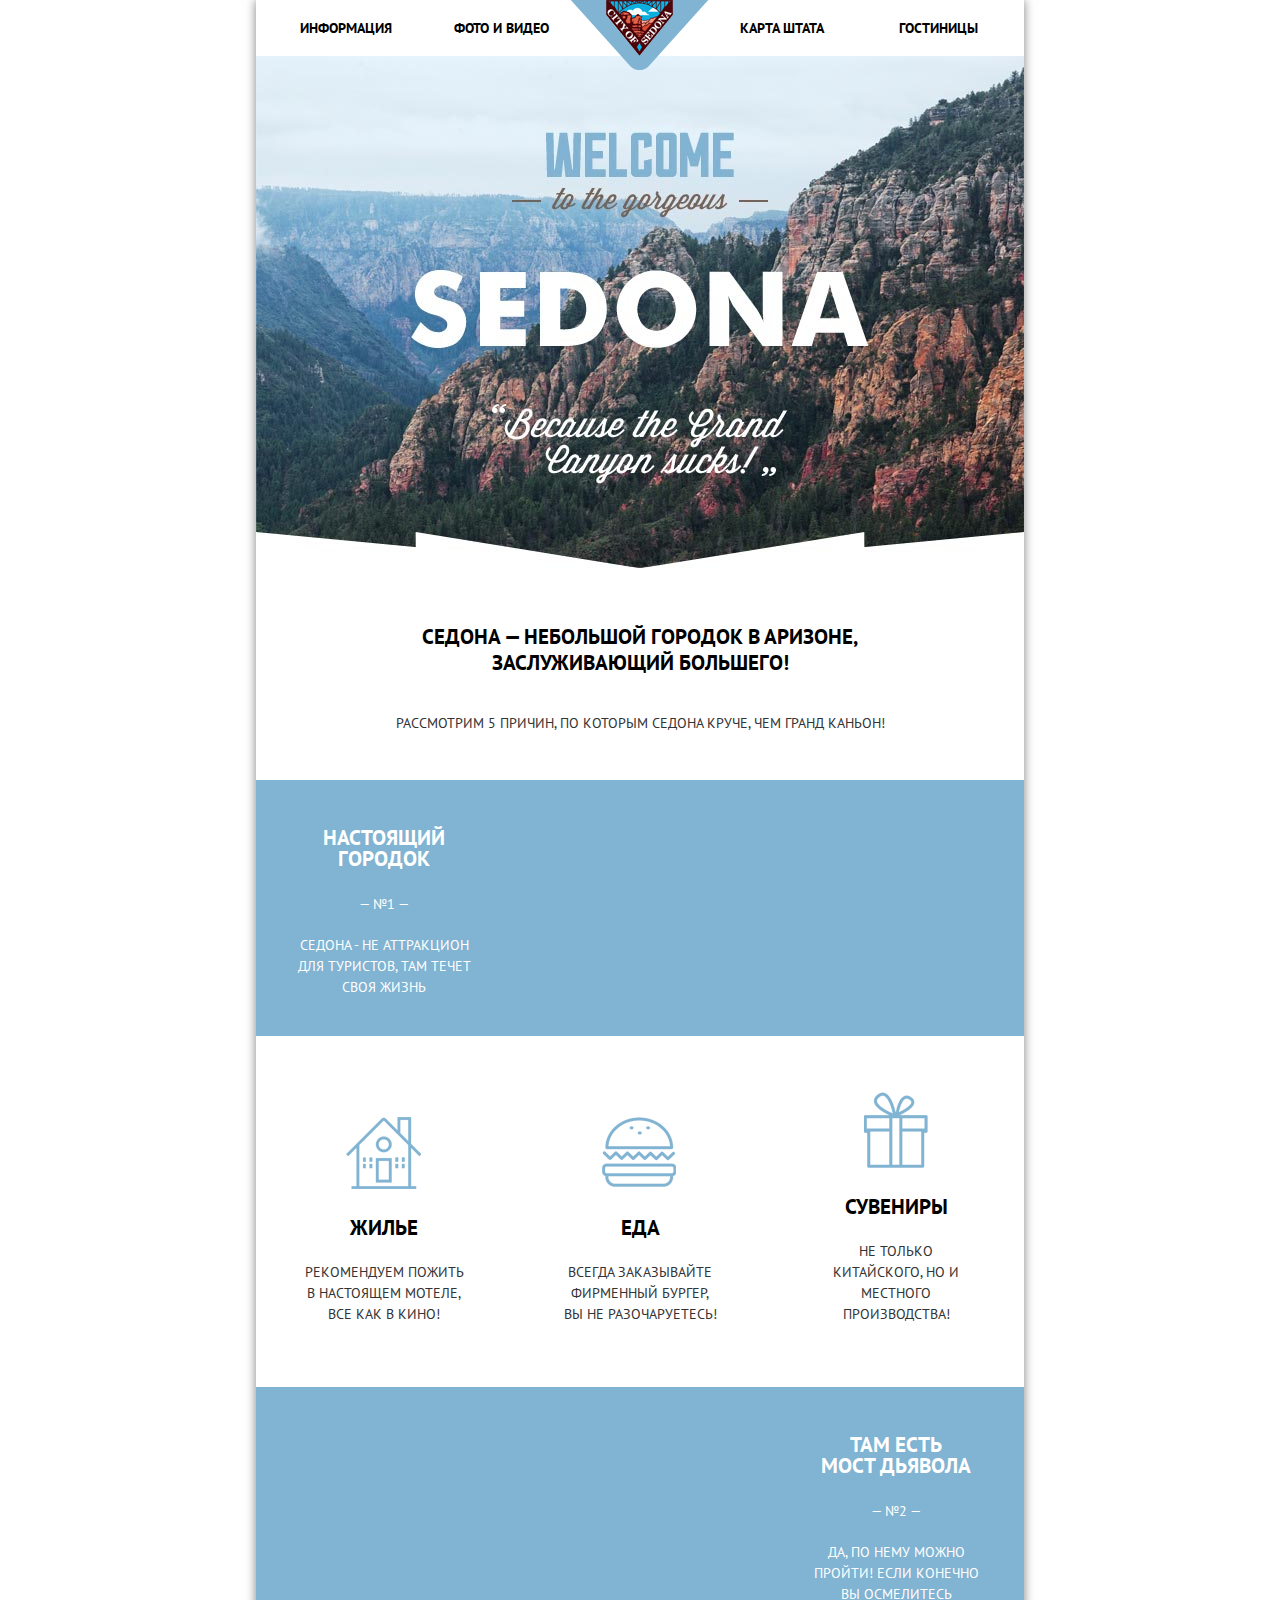
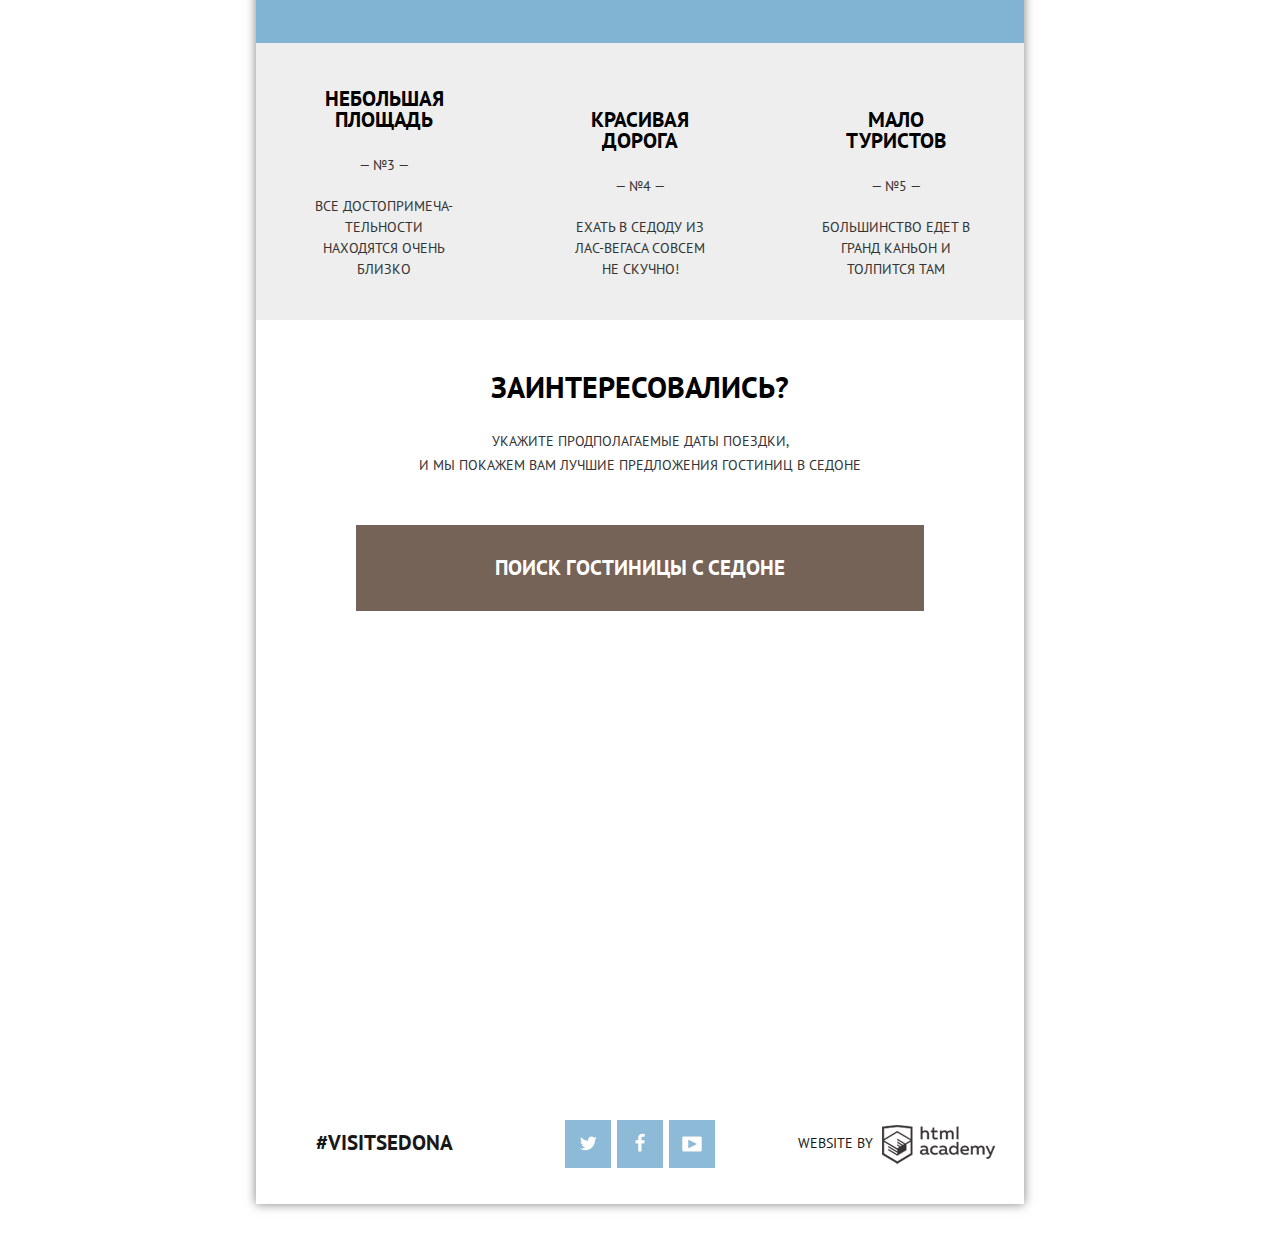
==== commit 26bfec2a: "Практически готово" ====
--- a/index.html
+++ b/index.html
@@ -56,15 +56,15 @@
                                 <!--Приемущества, н иштячки-->
       <section class="features">
         <div class="feature-box">
-          <span class="feature-name">Жилье</span>
+          <span class="feature-name1">Жилье</span>
           <p class="feature-text">Рекомендуем пожить в настоящем мотеле, все как в кино!</p>
         </div>
         <div class="feature-box">
-          <span class="feature-name">Еда</span>
+          <span class="feature-name2">Еда</span>
           <p class="feature-text">Всегда заказывайте фирменный бургер, вы не разочаруетесь!</p>
         </div>
         <div class="feature-box">
-          <span class="feature-name">Сувениры</span>
+          <span class="feature-name3">Сувениры</span>
           <p class="feature-text">Не только китайского, но и местного производства!</p>
         </div>
       </section>     
@@ -112,35 +112,44 @@
         </iframe>
            <div class="search-window">
             <form action="catalog.html" method="get">
+
               <div class="date-in">
                 <label for="in">Дата заезда:</label>
                 <input type="text" name="calendar" value="24 АПРЕЛЯ 2016" id="in">
                 <div class="calendar-icon-in"></div>
               </div>
+
               <div class="date-out">
                 <label for="out">Дата выезда:</label>
                 <input type="text" name="calendar" value="4 ИЮЛЯ 2016" id="out">
                 <div class="calendar-icon-out"></div>
               </div>
               <div class="adults-children">
+
                 <div class="adults">
-                  <label for="adults">Взрослые:
+                  <label for="adults">
+                      Взрослые:
+                  </label>
                     <a class="adults-minus">—</a>
                     <a class="adults-plus">+</a>
-                  </label>
                   <input type="text" name="count" value="2" id="adults">
                 </div>
+
                 <div class="children">
-                  <label for="children">Дети:
+                  <label for="children">
+                      Дети:
+                  </label>
                     <a class="children-minus">—</a>
-                    <a class="children-plus">+</a>
-                  </label>
+                    <a class="children-plus">+</a>                  
                   <input type="text" name="count" value="0" id="children">
                 </div>
+
               </div>
+
               <button class="find-button" type="submit">
                 <span class="find">НАЙТИ</span>
               </button>
+              
             </form>
           </div>    
         </section>
--- a/css/style.css
+++ b/css/style.css
@@ -9,6 +9,7 @@
 	margin: 0 auto;
 	padding: 0;
 	position: relative;
+	box-shadow: 0 0 10px rgba(0,0,0,0.5);
 }
 							/* ХЕДЕР!! ЛОГОТИП ТОЖЕ ТУТ!! */ 
 
@@ -171,7 +172,10 @@
 	height: 330px;
 }
 
-.feature-name {
+.feature-name1,
+.feature-name2,
+.feature-name3 {
+	position: relative;
 	padding-top: 160px;
 	text-align: center;
 	display: block;
@@ -180,6 +184,38 @@
 	font-weight: bold;
 	vertical-align: top;
 }
+.feature-name1::before {
+	content: "";
+  	position: absolute;
+  	top: 60px;
+  	left: 90px;
+  	background: transparent url(../img/spritesheet.png) no-repeat;
+    width: 75px;
+    height: 72px;
+    background-position: -10px -370px;
+
+}
+.feature-name2::before {
+	content: "";
+  	position: absolute;
+  	top: 60px;
+  	left: 90px;
+  	background: transparent url(../img/spritesheet.png) no-repeat;
+    width: 75px;
+    height: 72px;
+    background-position: -10px -462px;
+}
+.feature-name3::before {
+	content: "";
+  	position: absolute;
+  	top: 56px;
+  	left: 96px;
+  	background: transparent url(../img/spritesheet.png) no-repeat;
+    width: 75px;
+    height: 78px;
+    background-position: -10px -552px;
+}
+
 
 .feature-text {
 	padding: 10px 45px 0px;
@@ -357,7 +393,16 @@
   width: 21px;
   height: 22px;
 
-  background: #ff0000 url("../img/sprite.png") no-repeat;
+  background: transparent url("../img/spritesheet.png") no-repeat;
+  background-position: -10px -121px;
+}
+.calendar-icon-in:hover {
+	background: transparent url("../img/spritesheet.png") no-repeat;
+  	background-position: -10px -205px;
+}
+.calendar-icon-in:active {
+	background: transparent url("../img/spritesheet.png") no-repeat;
+  	background-position: -10px -163px;
 }
 
 .date-out {
@@ -375,7 +420,16 @@
   width: 21px;
   height: 22px;
 
-  background: #ff0000 url("../img/sprite.png") no-repeat;
+  background: transparent url("../img/spritesheet.png") no-repeat;
+   background-position: -10px -121px;
+}
+.calendar-icon-out:hover {
+	background: transparent url("../img/spritesheet.png") no-repeat;
+  	background-position: -10px -205px;
+}
+.calendar-icon-out:active {
+	background: transparent url("../img/spritesheet.png") no-repeat;
+  	background-position: -10px -163px;
 }
 
 .adults-children {
@@ -571,7 +625,9 @@
 	font-size: 0px;
 	vertical-align: top;
 }
-
+.footer-content {
+	height: 120px;
+}
 .hashtag {
 	display: inline-block;
 	font-size: 21px;
@@ -591,6 +647,7 @@
 
 .social {
 	display: inline-block;
+	position: relative;
 	width: 256px;
 	vertical-align: top;
 
@@ -603,8 +660,44 @@
 	margin: 36px 6px 0px 0px;
 
 }
+.social-btn:hover {
+	background-color: #669ec0;
+}
+.social-btn:active {
+	background-color: #5496bd;
+}
 .social-btn-tw {
-	margin-left: 53px;
+		margin-left: 53px;
+}
+.social-btn-tw::after {
+	content: "";
+	position: absolute;
+	top: 52px;
+	left: 68px;
+	background: transparent url("../img/spritesheet.png") no-repeat;
+	width: 17px;
+    height: 15px;
+    background-position: -10px -909px;
+}
+.social-btn-fb::after {
+	content: "";
+	position: absolute;
+	top: 49px;
+	left: 123px;
+	background: transparent url("../img/spritesheet.png") no-repeat;
+	width: 10px;
+    height: 19px;
+    background-position: -10px -331px;
+}
+.social-btn-yt::after {
+	content: "";
+	position: absolute;
+	top: 52px;
+	left: 170px;
+	background: transparent url("../img/spritesheet.png") no-repeat;
+	width: 20px;
+    height: 16px;
+    background-position: -10px -944px;
 }
 
 .designer {
@@ -623,16 +716,32 @@
 	margin-left: 30px;
 
 }
-/*
+
 .hta-icon {
 	display: inline-block;
 	vertical-align: top;
 	margin-top: 41px;
 	margin-left: 5px;
-}
-*/ 
-
+	background: transparent url("../img/spritesheet.png") no-repeat;
+	width: 113px;
+    height: 39px;
+    background-position: -10px -648px;
+}
+.hta-icon:hover {
+	background: transparent url("../img/spritesheet.png") no-repeat;
+	width: 113px;
+    height: 39px;
+    background-position: -10px -766px;
+}
+.hta-icon:active {
+	background: transparent url("../img/spritesheet.png") no-repeat;
+	width: 113px;
+    height: 39px;
+    background-position: -10px -708px;
+}
  				/* SEDONA HOTELS */ 
+
+
 
 body .catalog {
 
@@ -676,9 +785,12 @@
 .check {
 	position: relative;
 	display: inline-block;	
+	width: 81px;
+	text-align: left;
 	vertical-align: top;
 	margin-bottom: 25px;
-	margin-left: 37px;
+	padding-left: 39px;
+	/*margin-left: 37px;*/
 	font-size: 14px;
 	line-height: 21px;
 	font-weight: normal;
@@ -686,7 +798,7 @@
 }
 
 .infrastructure .check {
-	margin-left: 39px;
+	/*margin-left: 39px;*/
 }
 
 
@@ -700,15 +812,25 @@
 }
 
 .option input[type="checkbox"] + .checkbox-indicator {
-  position: absolute;
-  top: -3px;
-  left: 0;
-
-  width: 17px;
-  height: 17px;
-
-  border: 2px solid #000000;
-}
+ 	position: absolute;
+ 	top: -3px;
+ 	left: 0;
+  	background: transparent url("../img/spritesheet.png") no-repeat;
+    width: 22px;
+    height: 22px;
+    background-position: -10px -825px;
+}
+
+.option input[type="checkbox"]:checked + .checkbox-indicator {
+ 	position: absolute;
+ 	top: -3px;
+ 	left: 0;
+  	background: transparent url("../img/spritesheet.png") no-repeat;
+    width: 26px;
+    height: 22px;
+    background-position: -10px -289px;
+}
+
 
 .housing-type {
 	display: inline-block;
@@ -891,22 +1013,81 @@
 	color: #cacaca;
 	margin-right: 30px;
 	vertical-align: top;
-	border-bottom: 1px dotted #81b3d2;
+	
 
 }
 .sort-item:last-child {
 	margin-right: 125px;
 }
+
+.sort-button {
+	border-bottom: 1px dotted #81b3d2;
+	cursor: pointer;
+	text-decoration: none;
+	color: #cccccc;
+}
+
+.sort-button:hover   {
+	border-bottom: 1px dotted #81b3d2;
+	color: #81b3d2;
+}
+
+
+.sort-button:focus   {
+	color: #81b3d2;
+	border: none;
+}
+
 
 .active {
 	border-bottom: none;
 	color: #81b3d2;
 }
 
-.buttons {
-	display: inline-block;
-	background-color: #ff0000;
-}
+.arrows {
+	display: inline-block;
+	position: relative;
+}
+.arrow-up {
+	content: ''; 
+    position: absolute;
+    cursor: pointer;
+	left: -5px; 
+	bottom: 1px; 
+    border: 6px solid transparent; 
+    border-bottom: 10px solid #cccccc; 
+}
+.arrow-up:hover {
+	border-bottom: 10px solid #000000; 
+}
+.arrow-up:active   {
+	border-bottom: 10px solid #81b3d2; 
+}
+.arrow-up:focus   {
+	border-bottom: 10px solid #81b3d2; 
+} 
+
+.arrow-down	 {
+	content: ''; 
+    position: absolute;
+    cursor: pointer;
+	left: 18px; 
+	top: -11px; 
+    border: 6px solid transparent;
+    border-top: 10px solid #cccccc; 
+}
+.arrow-down:hover {
+	border-top: 10px solid #000000; 
+}
+.arrow-down:active   {
+	border-top: 10px solid #81b3d2; 
+}
+.arrow-down:focus   {
+	border-top: 10px solid #81b3d2; 
+} 
+
+
+
 
 				/* РЕЗУЛЬТАТЫ ОТЕЛЕЙ */
 
@@ -941,6 +1122,7 @@
 
 .hotel-name {
 	display: inline-block;
+	cursor: pointer;
 	margin-top: -3px;
 	margin-bottom: 3px;
 	text-decoration: none;
@@ -948,6 +1130,12 @@
 	line-height: 21px;
 	font-weight: bold;
 	color: #000000;
+}
+.hotel-name:hover {
+	color: #81b3d2;
+}
+.hotel-name:active {
+	color: #cacaca;
 }
 
 .hotel-top {
@@ -980,6 +1168,15 @@
 	color: #ffffff;
 
 }
+.more:hover {
+	background-color: #669ec0;
+
+}
+.more:active {
+	background-color: #5496bd;
+	color: #94b9d2;
+
+}
 .reserve {
 	display: inline-block;
 	text-decoration: none;
@@ -992,6 +1189,14 @@
 	color: #ffffff; 
 
 }
+.reserve:hover {
+	background-color: #604e43;
+
+}
+.reserve:active {
+	background-color: #604e43;
+	color: #94b9d2;
+}
 
 .hotel-bottom {
 	display: inline-block;
@@ -1019,14 +1224,14 @@
 }
 
 .star4 {
-  content: "";
-  position: absolute;
-  right: 0px;
-  width: 89px;
-  height: 17px;
-
-  background-color: #ff0000;
-
+	content: "";
+	position: absolute;
+	right: 0px;
+	width: 89px;
+	height: 17px;
+	
+	background: transparent url("../img/spritesheet.png") no-repeat;
+	background-position: -10px -84px;
 }
 .star2 {
   content: "";
@@ -1035,7 +1240,8 @@
   width: 42px;
   height: 17px;
 
-  background-color: #ff0000;
+  background: transparent url("../img/spritesheet.png") no-repeat;
+	background-position: -10px -10px;
 
 }
 .star3 {
@@ -1045,6 +1251,7 @@
   width: 65px;
   height: 17px;
 
-  background-color: #ff0000;
+  background: transparent url("../img/spritesheet.png") no-repeat;
+	background-position: -10px -47px;
 
 }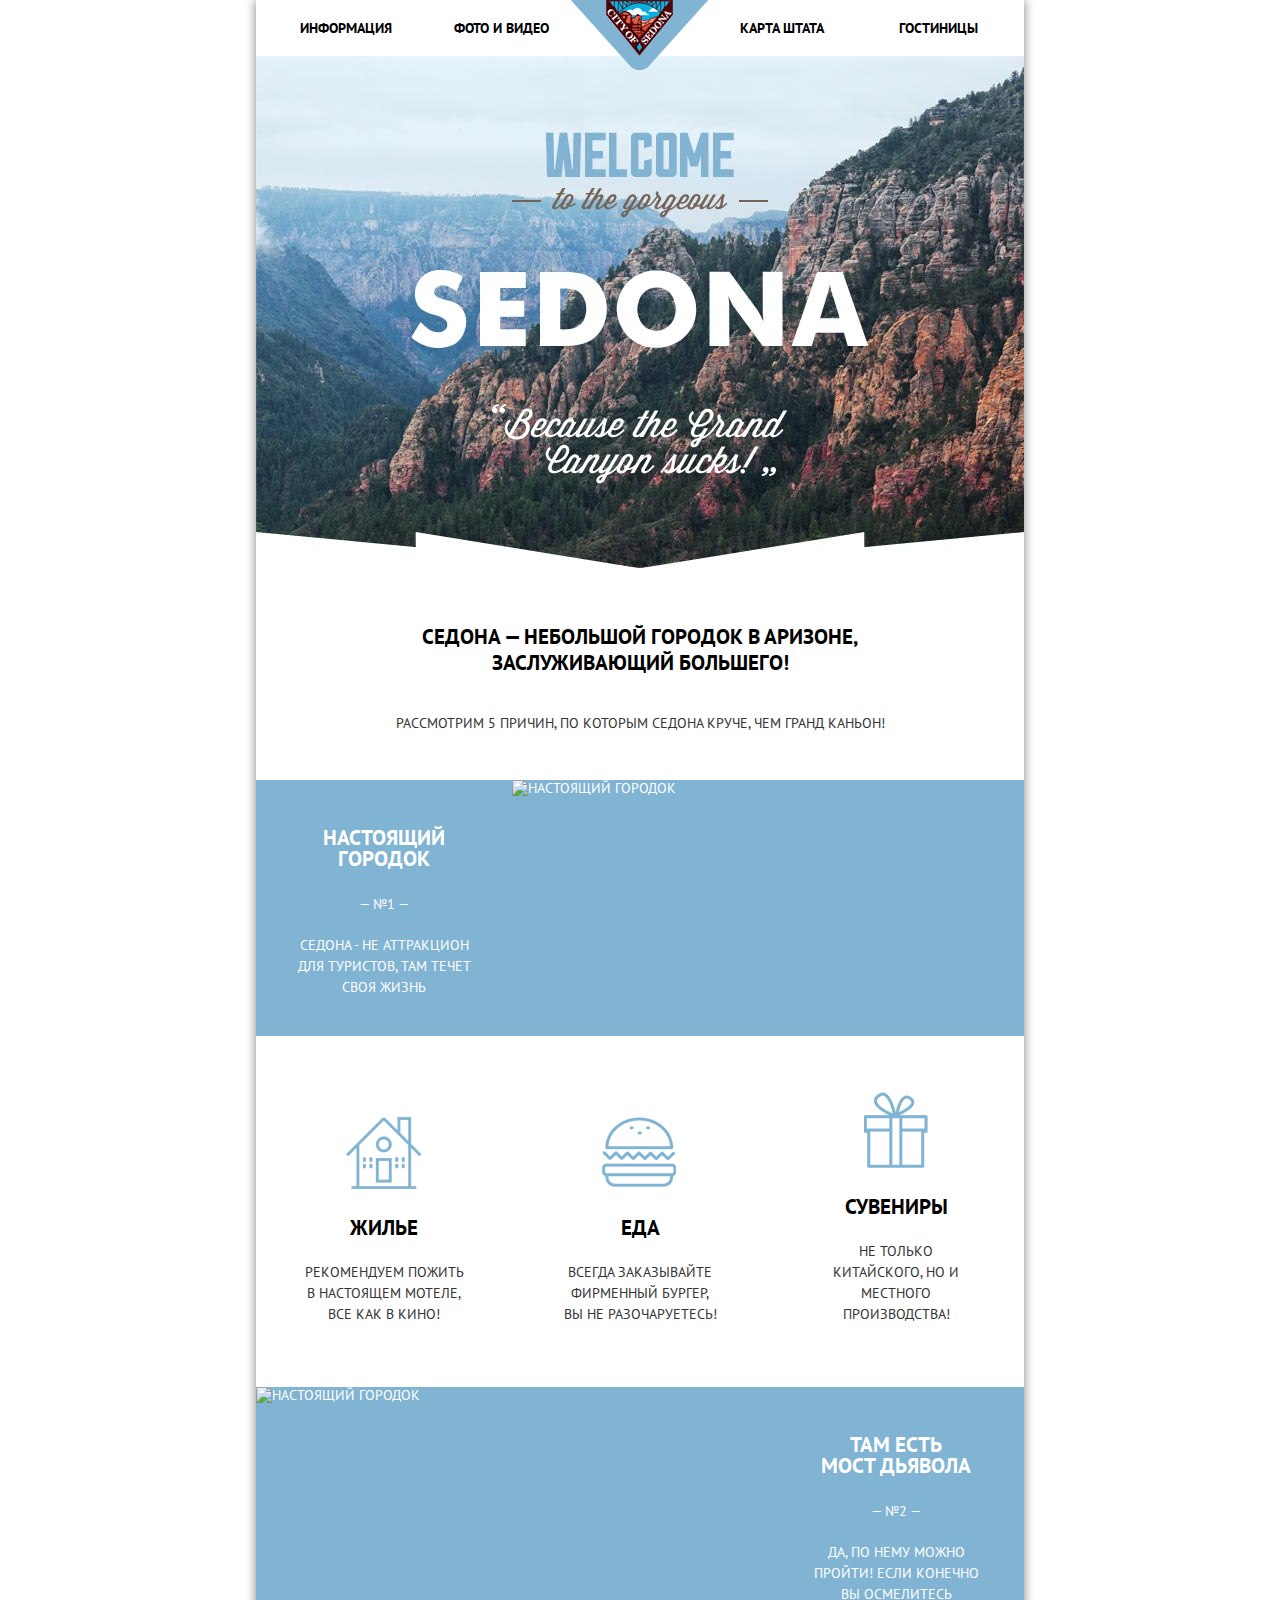
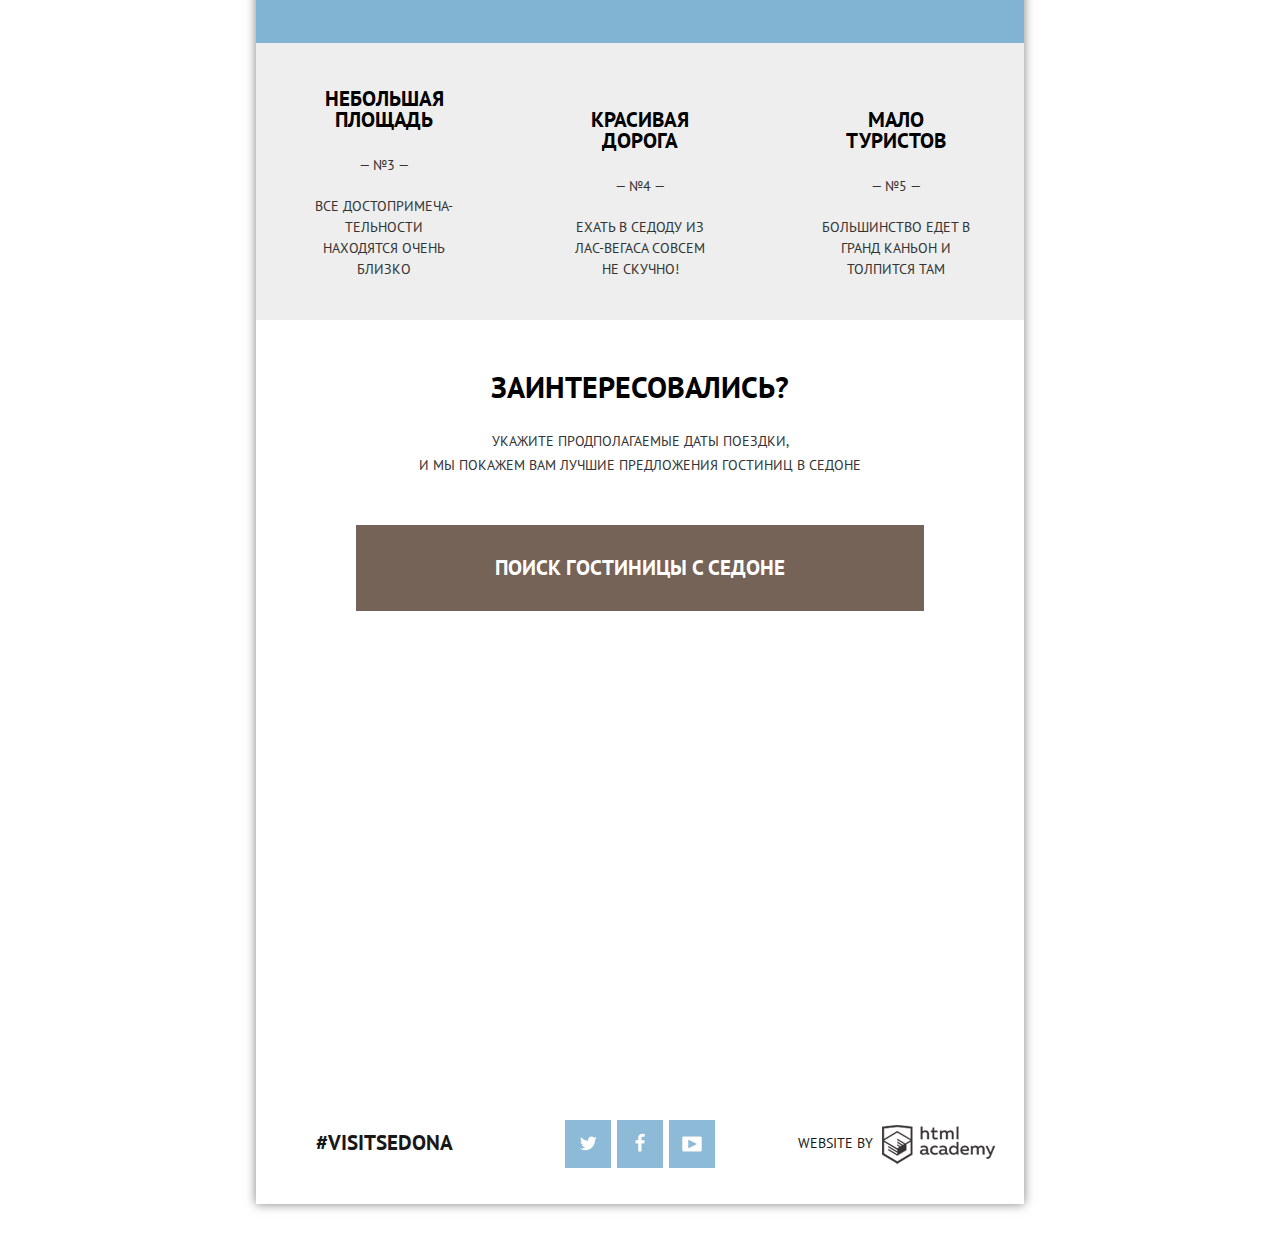
==== commit 4538cbff: "Редакция" ====
--- a/index.html
+++ b/index.html
@@ -48,7 +48,7 @@
           <span class="reason-title-text"> Седона - не аттракцион для туристов, там течет своя жизнь</span>
         </div>
         <div class="reason-picture1">
-          <!--img src="img/reason-1.jpg" alt="Настоящий городок" width="512" height="256"-->
+          <img src="img/reason-1.jpg" alt="Настоящий городок" width="512" height="256">
         </div>  
         <div class="clear">
         </div>
@@ -71,7 +71,7 @@
                               <!--А вторая - все твои мечты ;DDD-->
       <div class="main-reason">
         <div class="reason-picture2">
-          <!--img src="img/reason-2.jpg" alt="Настоящий городок" width="512" height="256"-->
+          <img src="img/reason-2.jpg" alt="Настоящий городок" width="512" height="256">
         </div>
         <div class="reason">
           <span class="reason-title">Там есть<br> мост дьявола</span>
@@ -149,7 +149,7 @@
               <button class="find-button" type="submit">
                 <span class="find">НАЙТИ</span>
               </button>
-              
+
             </form>
           </div>    
         </section>
--- a/css/style.css
+++ b/css/style.css
@@ -789,7 +789,7 @@
 	text-align: left;
 	vertical-align: top;
 	margin-bottom: 25px;
-	padding-left: 39px;
+	padding-left: 37px;
 	/*margin-left: 37px;*/
 	font-size: 14px;
 	line-height: 21px;
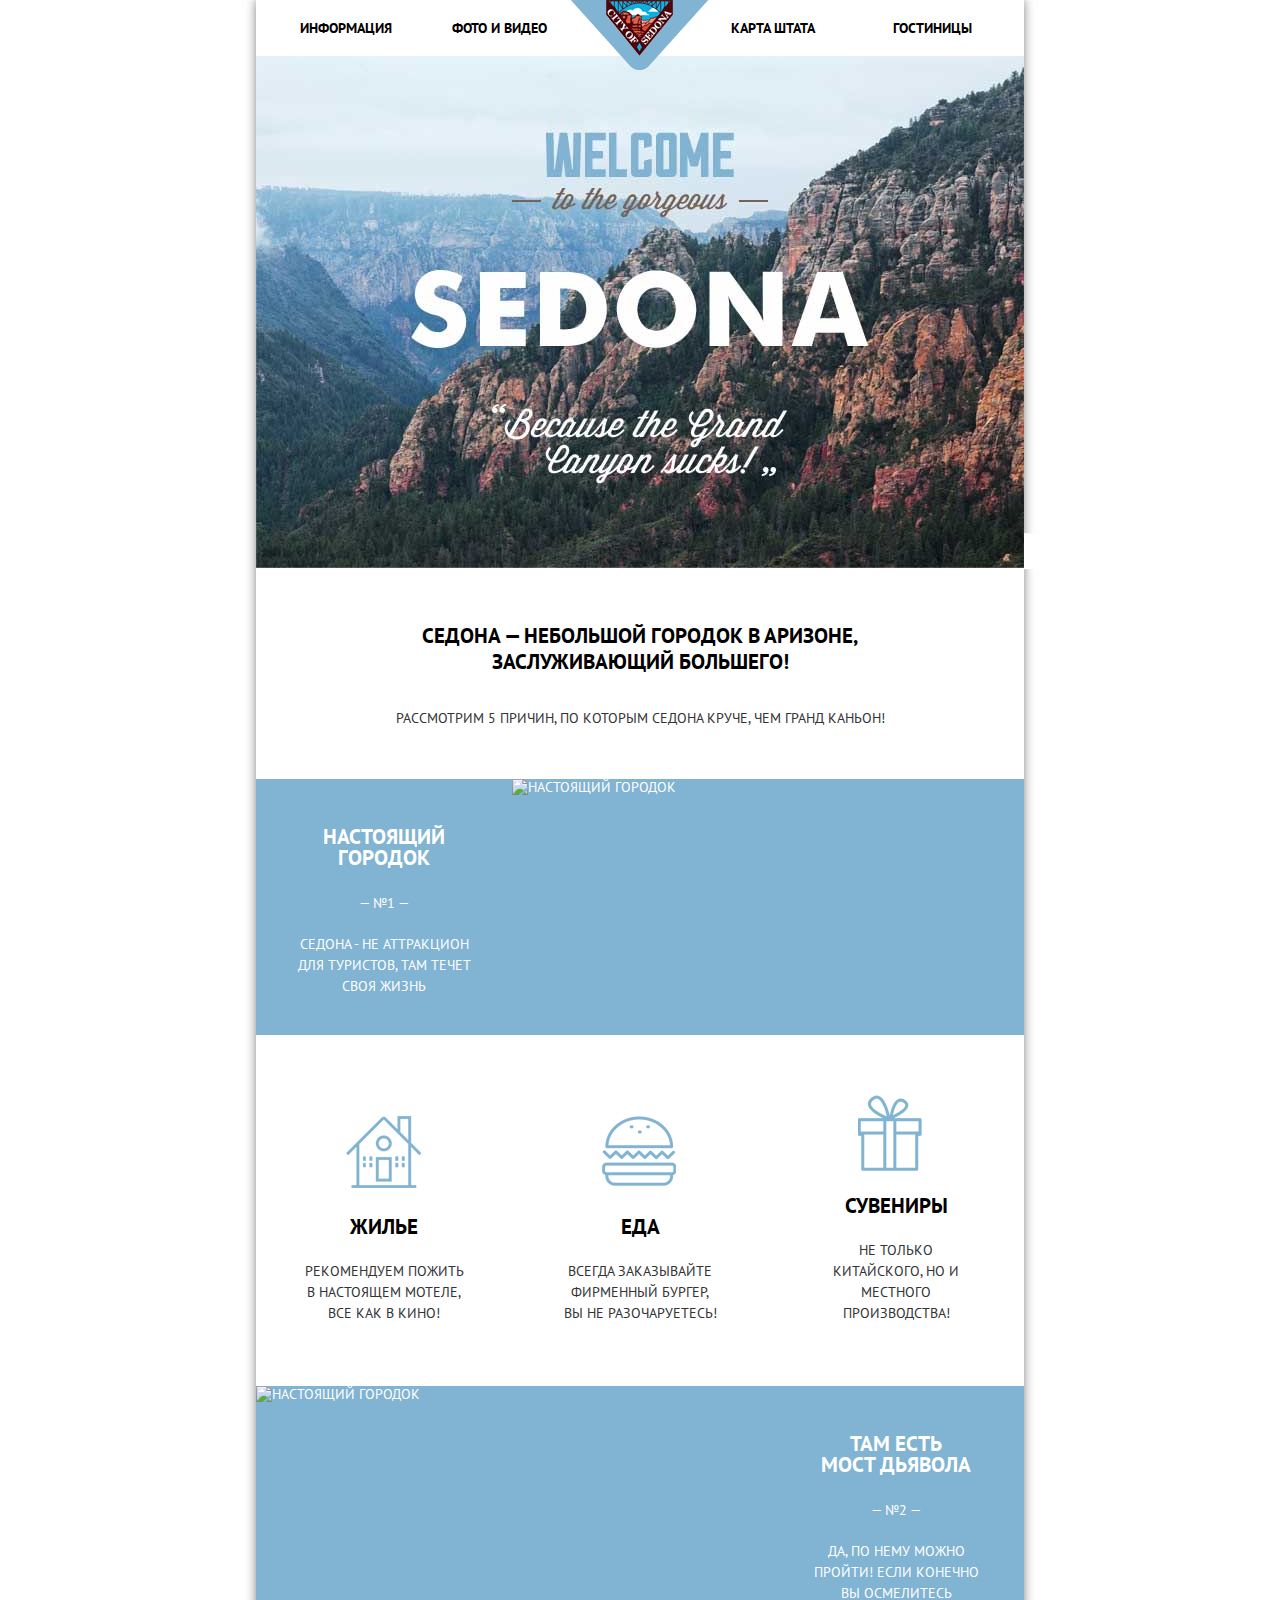
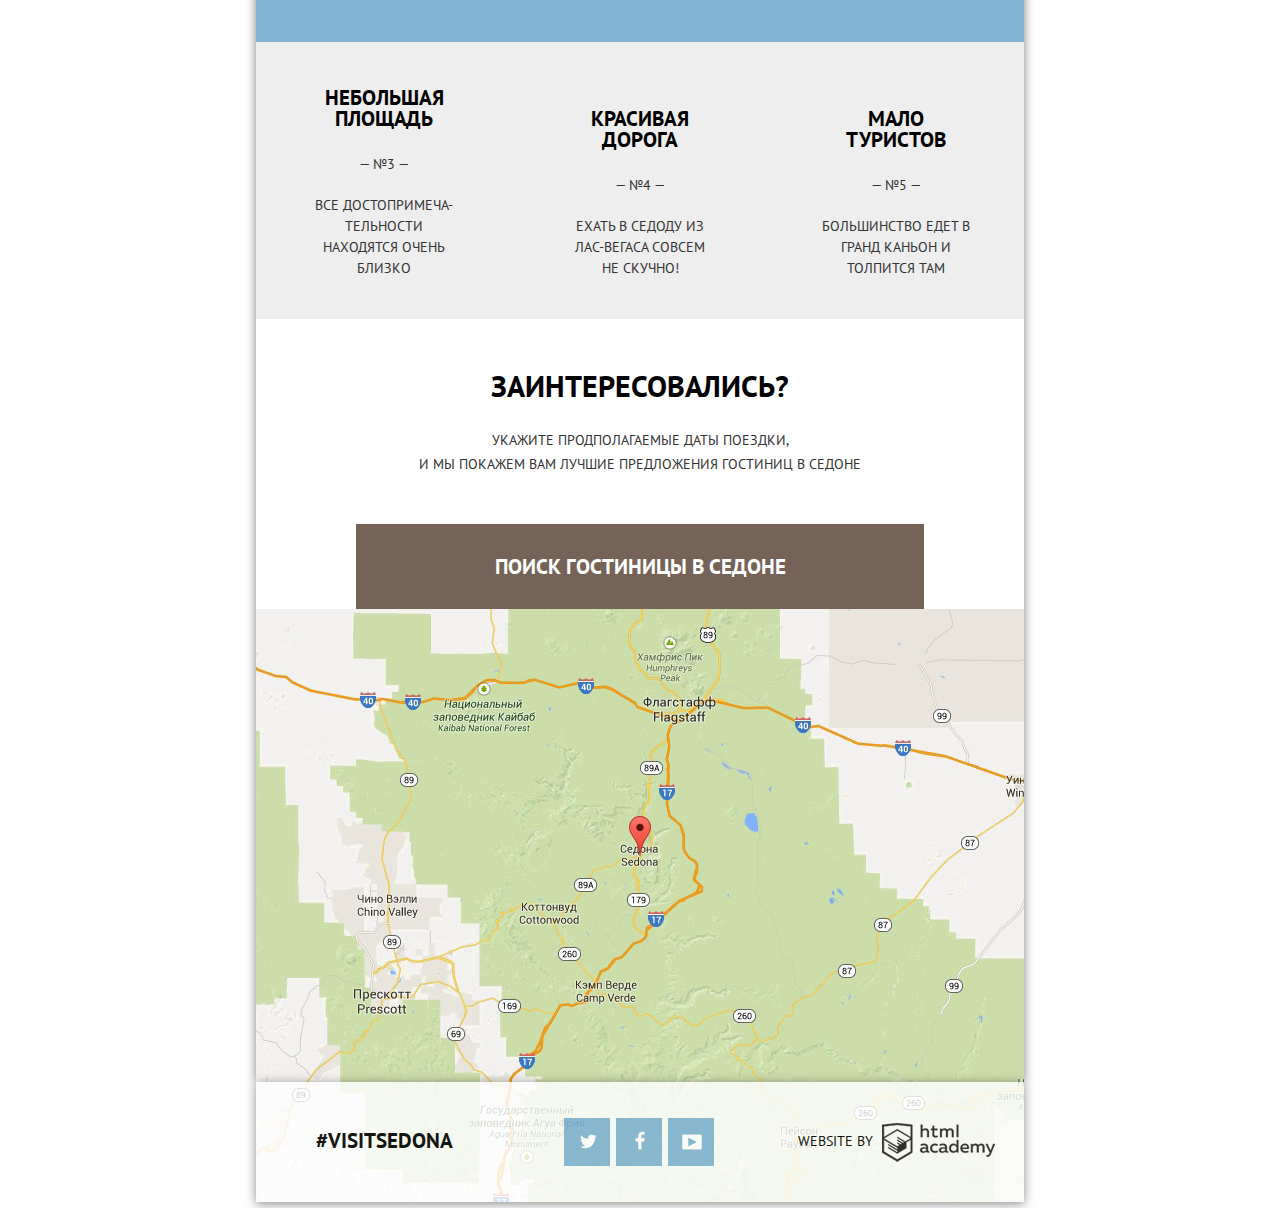
==== commit 8df6ed16: "Финал" ====
--- a/index.html
+++ b/index.html
@@ -3,9 +3,9 @@
   <head>
     <meta charset="utf-8">
     <title>Седона</title>
+    <link href="https://fonts.googleapis.com/css?family=PT+Sans:400,700&amp;subset=cyrillic" rel="stylesheet" type="text/css">
     <link href="css/normalize.css" rel="stylesheet">
     <link href="css/style.css" rel="stylesheet">
-    <link href="https://fonts.googleapis.com/css?family=PT+Sans:400,700&amp;subset=cyrillic" rel="stylesheet" type="text/css">
   </head>
                                 <!--Хедер-->
   <body>
@@ -13,7 +13,7 @@
             <nav class="main-navigation">
               <ul class="navigation">
                 <li class="paragraph">
-                  <a href="#" for="information">Информация</a>
+                  <a href="#information">Информация</a>
                 </li>
                 <li class="paragraph">
                   <a href="#">Фото и видео</a>
@@ -33,8 +33,9 @@
                            <!--Слоган-->
 
     <main class="container">
-      <div class="bid-image">
-        <img src="img/intro.jpg" alt="Интро" width="768" height="513">   <!--РАСКОММЕНТИТЬ КАРТИАНКУ!-->
+      <div class="big-image">
+        <img src="img/intro.jpg" alt="Интро" width="768" height="512">
+        <img class="intro-image-bottom" src="img/intro-bottom.png" alt="Интро-бот" width="768" height="37">
       </div>
       <section class="town">
         <h1 class="town-title">СЕДОНА — небольшой городок в АРИЗОНЕ,<br> заслуживающий большего!</h1>
@@ -50,21 +51,19 @@
         <div class="reason-picture1">
           <img src="img/reason-1.jpg" alt="Настоящий городок" width="512" height="256">
         </div>  
-        <div class="clear">
-        </div>
       </div>
                                 <!--Приемущества, н иштячки-->
       <section class="features">
         <div class="feature-box">
-          <span class="feature-name1">Жилье</span>
+          <span class="feature-name">Жилье</span>
           <p class="feature-text">Рекомендуем пожить в настоящем мотеле, все как в кино!</p>
         </div>
         <div class="feature-box">
-          <span class="feature-name2">Еда</span>
+          <span class="feature-name feature-name-food">Еда</span>
           <p class="feature-text">Всегда заказывайте фирменный бургер, вы не разочаруетесь!</p>
         </div>
         <div class="feature-box">
-          <span class="feature-name3">Сувениры</span>
+          <span class="feature-name feature-name-gift">Сувениры</span>
           <p class="feature-text">Не только китайского, но и местного производства!</p>
         </div>
       </section>     
@@ -81,17 +80,17 @@
       </div>
                           <!--Причины 3 -5 (на этих причинах Игорь покинул нас)-->
       <div class="other-reasons">
-          <div class="reason3-5">
+          <div class="other-reasons-block">
             <span class="other-reason-name">Небольшая площадь</span>
             <span class="other-reason-number"> — №3 — </span>
-            <span class="other-reason-text">Все достопримеча-тельности находятся очень близко</span>
+            <p class="other-reason-text">Все достопримеча-тельности находятся очень близко</p>
           </div>
-          <div class="reason3-5">
+          <div class="other-reasons-block">
             <span class="other-reason-name">Красивая дорога</span>
             <span class="other-reason-number"> — №4 — </span>
             <span class="other-reason-text">Ехать в Седоду из Лас-Вегаса совсем не скучно!</span>
           </div>
-          <div class="reason3-5">
+          <div class="other-reasons-block">
             <span class="other-reason-name">Мало туристов</span>
             <span class="other-reason-number"> — №5 — </span>
             <span class="other-reason-text">Большинство едет в Гранд Каньон и толпится там</span>
@@ -102,17 +101,16 @@
           <span class="interest-head">ЗАИНТЕРЕСОВАЛИСЬ?</span>
           <p class="interest-text">Укажите продполагаемые даты поездки,<br>
              и мы покажем Вам лучшие предложения гостиниц в Седоне</p>
-          <div class="holels-search">
-            <h2>Поиск гостиницы с Седоне</h2>
-          </div>
+  
+            <h2>Поиск гостиницы в Седоне</h2>
+          
         </div>
                             <!--Поиск гостиницы-->
         <section class="search-date" id="map">
-          <iframe src="https://www.google.com/maps/embed?pb=!1m18!1m12!1m3!1d838162.8875856905!2d-112.35544166532924!3d34.85437343108555!2m3!1f0!2f0!3f0!3m2!1i1024!2i768!4f13.1!3m3!1m2!1s0x872da132f942b00d%3A0x5548c523fa6c8efd!2z0KHQtdC00L7QvdCwLCDQkNGA0LjQt9C-0L3QsCA4NjMzNiwg0KHQqNCQ!5e0!3m2!1sru!2sru!4v1479056169489" width="768" height="473" style="border:0" allowfullscreen>
+          <iframe src="https://www.google.com/maps/embed?pb=!1m18!1m12!1m3!1d838162.8875856905!2d-112.35544166532924!3d34.85437343108555!2m3!1f0!2f0!3f0!3m2!1i1024!2i768!4f13.1!3m3!1m2!1s0x872da132f942b00d%3A0x5548c523fa6c8efd!2z0KHQtdC00L7QvdCwLCDQkNGA0LjQt9C-0L3QsCA4NjMzNiwg0KHQqNCQ!5e0!3m2!1sru!2sru!4v1479056169489" width="768" height="593" style="border:0" allowfullscreen>
         </iframe>
            <div class="search-window">
             <form action="catalog.html" method="get">
-
               <div class="date-in">
                 <label for="in">Дата заезда:</label>
                 <input type="text" name="calendar" value="24 АПРЕЛЯ 2016" id="in">
@@ -147,7 +145,7 @@
               </div>
 
               <button class="find-button" type="submit">
-                <span class="find">НАЙТИ</span>
+                НАЙТИ
               </button>
 
             </form>
@@ -155,11 +153,8 @@
         </section>
     </main>
                       <!--Подвальчик =)-->
-    <footer class="main-footer" id="information">
-      <div class="footer-content">
-        <div class="hashtag">
-          <a class="" href="#"><b>#visitSEDONA</b></a>
-        </div>
+    <footer class="main-footer index-footer" id="information">
+      <a class="hashtag" href="#">#visitSEDONA</a>
         <div class="social">
             <a class="social-btn social-btn-tw" href="#"></a>
             <a class="social-btn social-btn-fb" href="#"></a>
@@ -169,10 +164,7 @@
           <span class="copyright">WEBSITE by</span>
           <a class="hta-icon" href="https://htmlacademy.ru/"></a> 
         </div>
-      </div>
     </footer>
-
-    <script src="js/script.js"></script>
-
+    <script src="js/script.min.js"></script>
   </body>
 </html>
--- a/css/style.css
+++ b/css/style.css
@@ -2,7 +2,7 @@
 body {
 	width: 768px;
 	font-size : 14px;  
-	font-family: "Pt Sans";
+	font-family: "Pt Sans", "Arial", sans-serif;
 	font-style: normal;
 	font-weight: normal;
 	text-transform: uppercase;
@@ -29,7 +29,7 @@
 .navigation a{
 	text-decoration: none;
 	display: block;
-	width: 154px;
+
 	color: #000000;
 }  
 .navigation a:hover {
@@ -48,10 +48,18 @@
 	font-weight: bold;
 	height: 26px;
 }
-
+.navigation li:nth-child(1) {
+	margin-right: 60px;
+}
 .navigation li:nth-child(2) {
-	margin-right: 62px;
-}
+	margin-right: 184px;
+}
+.navigation li:nth-child(3) {
+	margin-right: 78px;
+}
+
+
+
 
 .navigation li:nth-child(3),
 .navigation li:nth-child(4) {
@@ -63,6 +71,7 @@
 	top: 0px;
 	left:50%;
 	transform: translate(-50%);
+	z-index: 1;
 }
 
 .main-logo a {
@@ -81,6 +90,13 @@
 	font-family: inherit;
 	font-weight: bold;
 }
+.big-image {
+	position: relative;
+}
+.intro-image-bottom {
+	position: absolute;
+	bottom: 1px;
+}
 
 .town {
 	margin-top: 52px;
@@ -89,13 +105,13 @@
 }
 .town-title {
 	display: block;
-	margin-bottom: 34px;
+	margin-bottom: 30px;
 	vertical-align: top;
 }
 
 .town-reasons {
 	display: block;
-
+margin: 0;
 	color: #333333;
 	font-size: 14px;
 	line-height: 26px;
@@ -172,9 +188,7 @@
 	height: 330px;
 }
 
-.feature-name1,
-.feature-name2,
-.feature-name3 {
+.feature-name {
 	position: relative;
 	padding-top: 160px;
 	text-align: center;
@@ -184,7 +198,7 @@
 	font-weight: bold;
 	vertical-align: top;
 }
-.feature-name1::before {
+.feature-name::before {
 	content: "";
   	position: absolute;
   	top: 60px;
@@ -195,27 +209,13 @@
     background-position: -10px -370px;
 
 }
-.feature-name2::before {
-	content: "";
-  	position: absolute;
-  	top: 60px;
-  	left: 90px;
-  	background: transparent url(../img/spritesheet.png) no-repeat;
-    width: 75px;
-    height: 72px;
-    background-position: -10px -462px;
-}
-.feature-name3::before {
-	content: "";
-  	position: absolute;
-  	top: 56px;
-  	left: 96px;
-  	background: transparent url(../img/spritesheet.png) no-repeat;
-    width: 75px;
-    height: 78px;
-    background-position: -10px -552px;
-}
-
+.feature-name-food::before {
+	background-position: -10px -462px;
+}
+.feature-name-gift::before {
+	height: 77px;
+	background-position: -10px -552px;
+}
 
 .feature-text {
 	padding: 10px 45px 0px;
@@ -233,7 +233,7 @@
 
 						/* БЛОК ПРИЧИН 3 - 5 !!! */
 
-.reason3-5 {
+.other-reasons-block {
 	display: inline-block;
 	width: 256px;
 	height: 256px;
@@ -277,11 +277,9 @@
 	padding: 0px 60px 0px;
 }
 
- 						/* БЛОК ЗАИНТЕРЕСОВАЛИСЬ */
-
-
-.interest. {
-	height: 290px;
+						/* БЛОК ЗАИНТЕРЕСОВАЛИСЬ */
+.interest {
+	height: 235px;
 }
 .interest-head {
 	margin-top: 55px;
@@ -303,15 +301,6 @@
 }
 
 										/* БЛОК ПОИСКА ГОСТИНИЦЫ!!!! */
-.holels-search {
-	width: 568px;
-	height: 86px;
-	margin: 0 auto;
-	background: #766357;
-	text-align: center;
-	cursor: pointer;
-}
-
 h2 {
 	padding-top: 30px;
 	font-weight: bold;
@@ -320,6 +309,12 @@
 	line-height: 26px;
 	font-weight: bold;
 	color: #ffffff;
+	width: 568px;
+	height: 56px;
+	margin: 0 auto;
+	background: #766357;
+	text-align: center;
+	cursor: pointer;
 
 }
 h2:hover {
@@ -348,15 +343,12 @@
 	font-size: 14px;
 	line-height: 26px;
 	font-weight: bold;
+	animation: bounce 0.8s;
 }
 
 .search-window-hidden {
   display: none;
-  animation: close;
-}
-.search-window-show {
- 	display: block;
-	animation: bounce 0.8s;
+
 }
 
 @keyframes bounce {
@@ -377,6 +369,10 @@
   }
 }
 
+iframe {
+	background-image: url(../img/map.jpg);
+}
+
 .date-in {
 	position: relative;
 	margin-top: 55px;
@@ -570,12 +566,16 @@
 	width: 464px;
 	height: 58px;
 	margin-left: 55px;
-	margin-top: 54px;
+	margin-top: 58px;
 	border: 0px;
     vertical-align: top;
     text-align: center;
     background-color: #81b3d2;
     cursor: pointer;
+    font-size: 21px;
+	line-height: 26px;
+	font-weight: bold;
+	text-transform: uppercase;
 }
 
 .find-button:hover {
@@ -604,12 +604,6 @@
 
 }
 
-.find {
-	font-size: 21px;
-	line-height: 26px;
-	font-weight: bold;
-	text-transform: uppercase;
-}
 
 
 
@@ -620,33 +614,38 @@
 
 .main-footer {
 	margin-bottom: 50px;
-	background-color: #ffffff;
+	background-color: rgba(255, 255, 255, 0.9);
 	opacity: 90%;
 	font-size: 0px;
 	vertical-align: top;
-}
-.footer-content {
 	height: 120px;
 }
+.index-footer {
+	position: absolute;
+	bottom: -170px;
+	box-shadow: 0 2px 10px 0 rgba(0,0,0,0.5);
+}
+
 .hashtag {
 	display: inline-block;
+	color: #000000;
+	text-decoration: none;
 	font-size: 21px;
 	width: 256px;
 	margin-top: 47px;
-	text-align: center;
-	vertical-align: top;
-}
-
-.hashtag a {
-	text-decoration: none;
-	color: #000000;
-}
-.hashtag a:hover {
+	font-weight: bold;
+	text-align: center;
+	vertical-align: top;
+}
+
+
+.hashtag:hover {
 	color: #81b3d2;
 }
 
 .social {
 	display: inline-block;
+	opacity: 1;
 	position: relative;
 	width: 256px;
 	vertical-align: top;
@@ -656,7 +655,7 @@
 	display: inline-block;
 	height: 48px;
 	width: 46px;
-	background-color: #81b3d2;
+	background-color: rgba(129, 179, 210, 1);
 	margin: 36px 6px 0px 0px;
 
 }
@@ -667,7 +666,7 @@
 	background-color: #5496bd;
 }
 .social-btn-tw {
-		margin-left: 53px;
+		margin-left: 52px;
 }
 .social-btn-tw::after {
 	content: "";
@@ -737,7 +736,7 @@
 	background: transparent url("../img/spritesheet.png") no-repeat;
 	width: 113px;
     height: 39px;
-    background-position: -10px -708px;
+    background-position: -10px -707px;
 }
  				/* SEDONA HOTELS */ 
 
@@ -790,7 +789,6 @@
 	vertical-align: top;
 	margin-bottom: 25px;
 	padding-left: 37px;
-	/*margin-left: 37px;*/
 	font-size: 14px;
 	line-height: 21px;
 	font-weight: normal;
@@ -798,7 +796,7 @@
 }
 
 .infrastructure .check {
-	/*margin-left: 39px;*/
+
 }
 
 
@@ -827,8 +825,18 @@
  	left: 0;
   	background: transparent url("../img/spritesheet.png") no-repeat;
     width: 26px;
-    height: 22px;
+    height: 24px;
     background-position: -10px -289px;
+}
+
+option input[type="checkbox"]:disabled + .checkbox-indicator {
+ 	position: absolute;
+ 	top: -3px;
+ 	left: 0;
+  	background: transparent url("../img/spritesheet.png") no-repeat;
+    width: 26px;
+    height: 24px;
+    background-position: -10px -247px;
 }
 
 
@@ -923,7 +931,7 @@
 }
 
 .range-controls .bar {
-  width: 80%;
+  width: 81%;
   height: 2px;
 
   background: #ffffff;
@@ -946,16 +954,14 @@
   background: #1c4f80;
 }
 
-.range-toggle-min {
-  left: 1%;
-}
 
 .range-toggle-max {
-  left: 68%;
+  left: 71%;
 }
 
 .btn-transparent {
   display: block;
+  width: 140px;
   margin: 0 auto;
   padding: 6px 35px;
 
@@ -1039,7 +1045,7 @@
 }
 
 
-.active {
+.sort-button-active {
 	border-bottom: none;
 	color: #81b3d2;
 }
@@ -1086,6 +1092,10 @@
 	border-top: 10px solid #81b3d2; 
 } 
 
+.arrow-down-active {
+	border-top: 10px solid #81b3d2;
+}
+
 
 
 
@@ -1099,14 +1109,11 @@
 	display: inline-block;
 	border-bottom: 1px solid #e5e5e5;
 	width: 768px;
-}
-
-.hotel-intro {
-	width: 676px;
-	height: 90px;
-	margin: 30px auto;
-	margin-left: 46px;
-}
+	padding: 30px 0px 30px 46px;
+	box-sizing: border-box;
+}
+
+
 
 .hotel-picture {
 	display: inline-block;
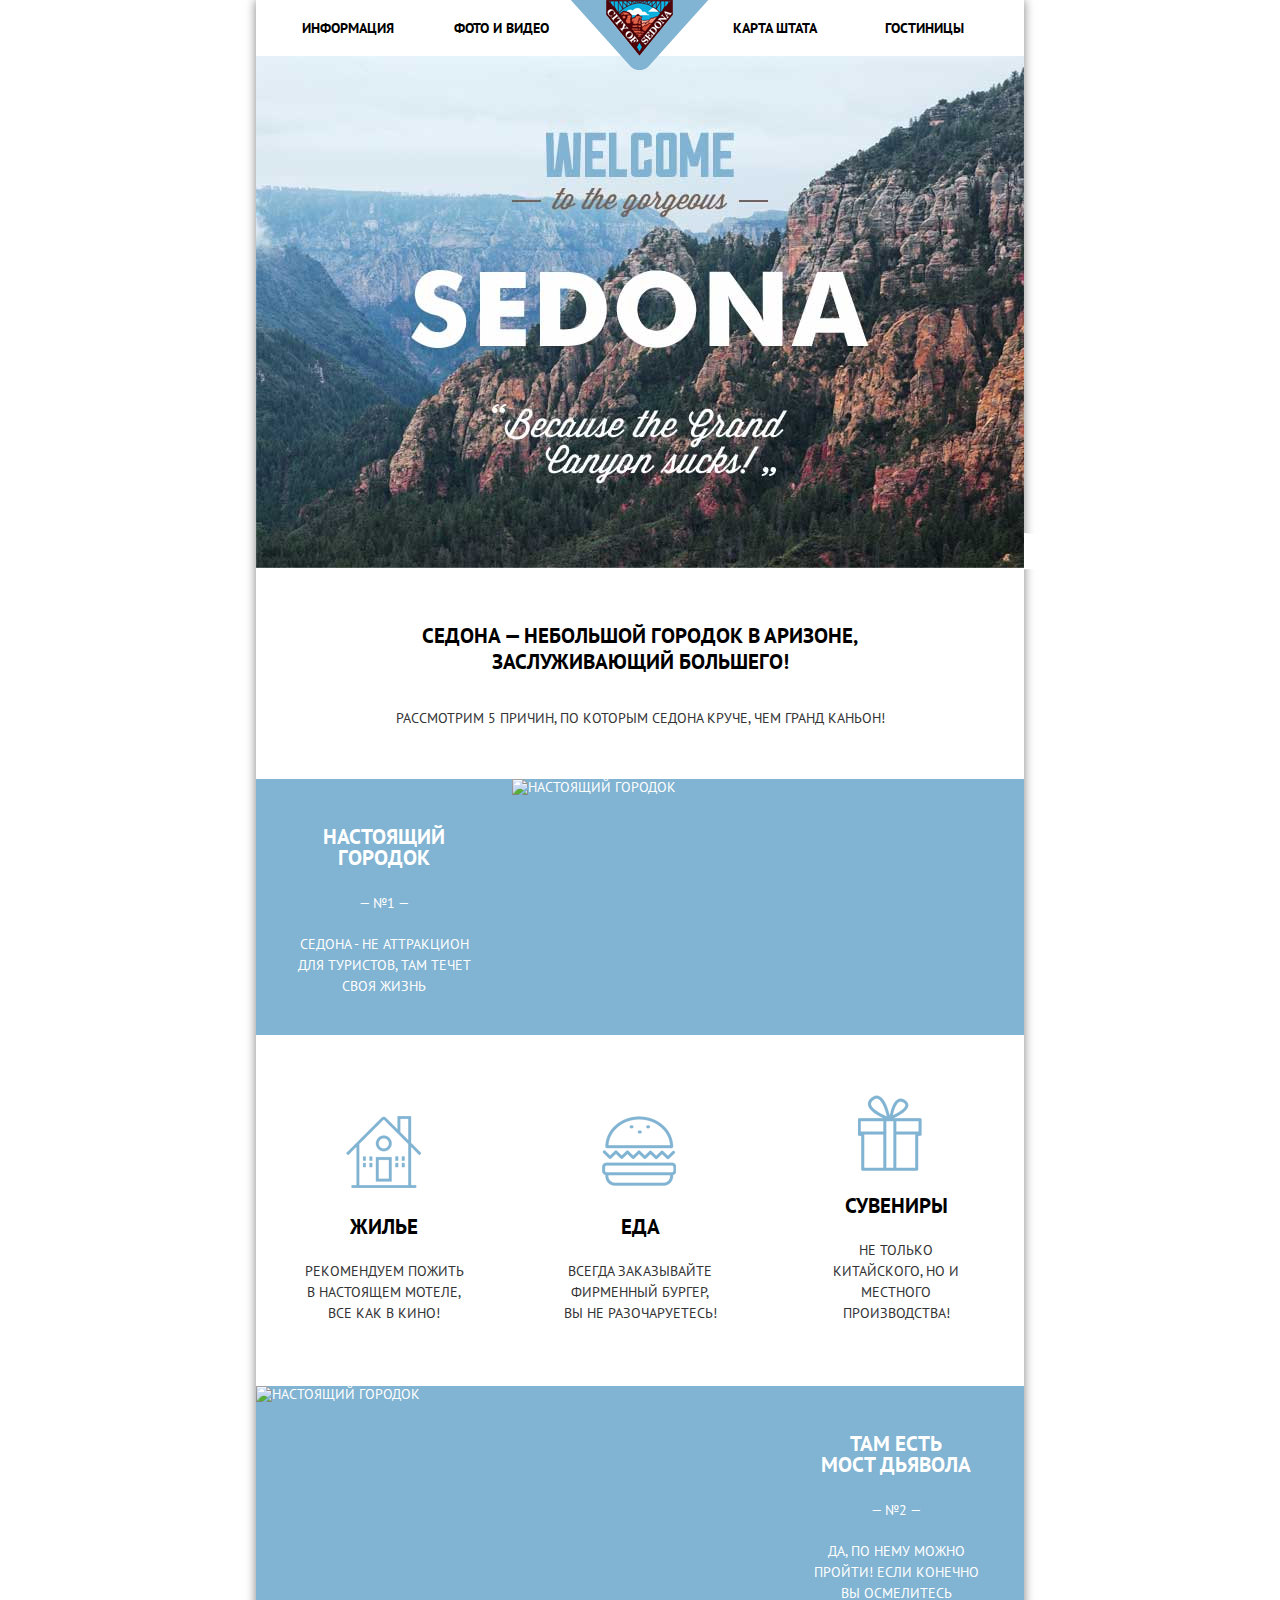
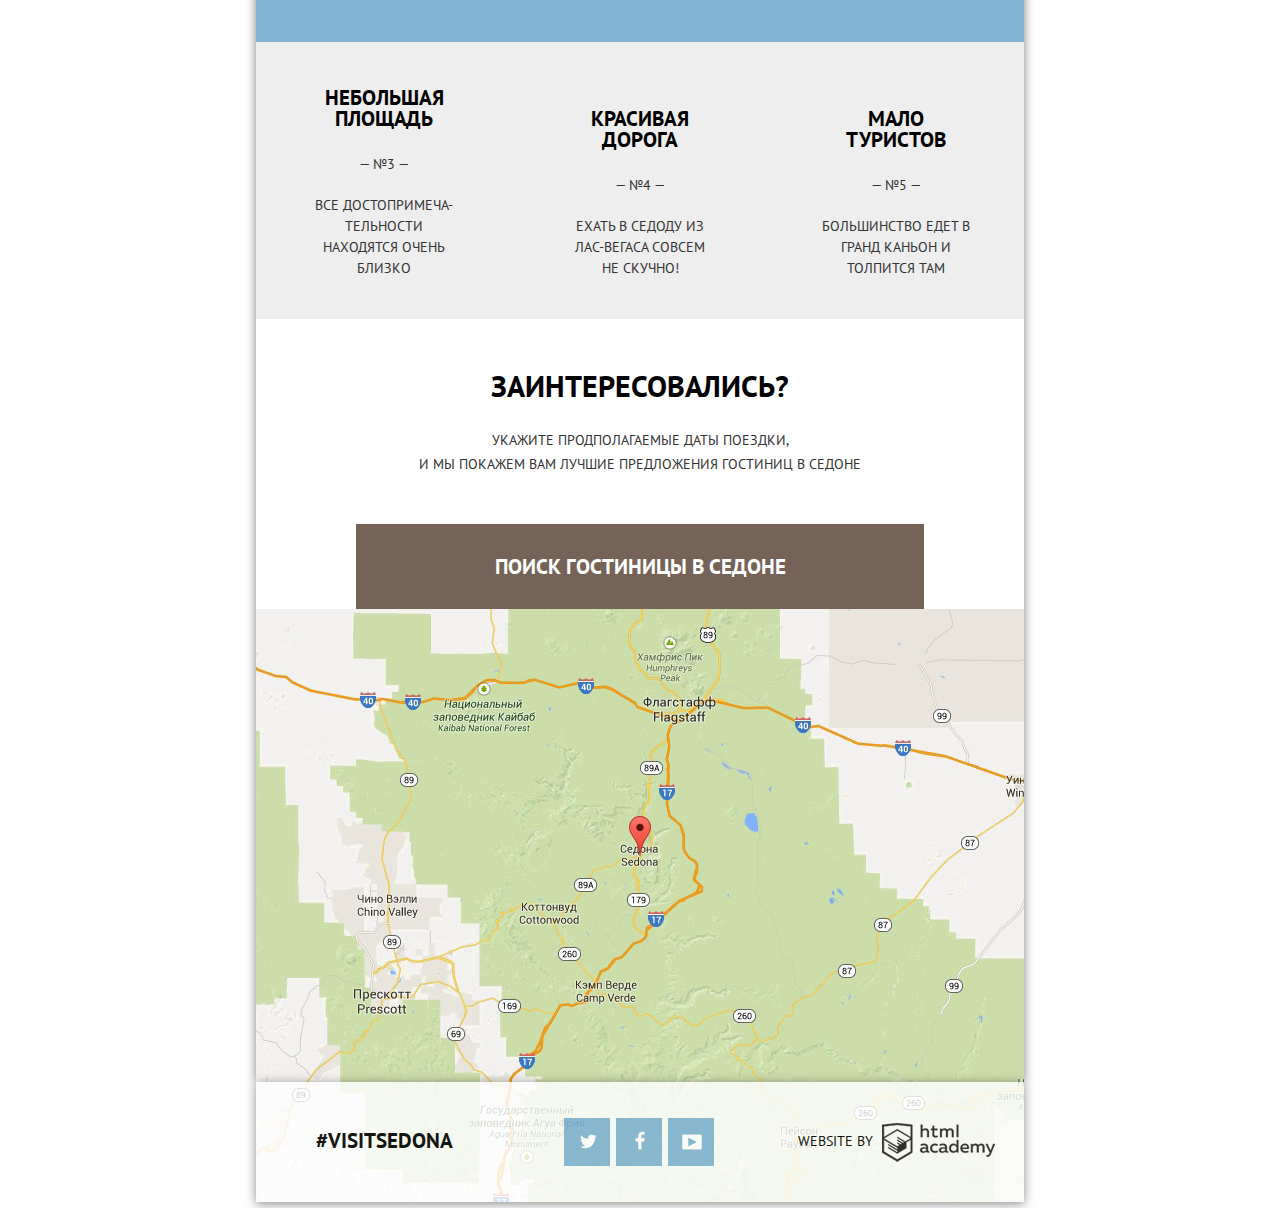
==== commit c8d97d96: "Финалка" ====
--- a/index.html
+++ b/index.html
@@ -5,7 +5,7 @@
     <title>Седона</title>
     <link href="https://fonts.googleapis.com/css?family=PT+Sans:400,700&amp;subset=cyrillic" rel="stylesheet" type="text/css">
     <link href="css/normalize.css" rel="stylesheet">
-    <link href="css/style.css" rel="stylesheet">
+    <link href="css/style.min.css" rel="stylesheet">
   </head>
                                 <!--Хедер-->
   <body>
--- a/css/style.min.css
+++ b/css/style.min.css
@@ -0,0 +1 @@
+.main-navigation,body{margin:0 auto;position:relative}h2,h2:hover{cursor:pointer}.hashtag,.hotel-name,.navigation a,.sort-button{text-decoration:none}.btn-transparent,.filter-range,.find-button,body{text-transform:uppercase}body{width:768px;font-size:14px;font-family:"Pt Sans",Arial,sans-serif;font-style:normal;font-weight:400;padding:0;box-shadow:0 0 10px rgba(0,0,0,.5)}.paragraph,.reason-title,h1{font-weight:700}.main-navigation{padding-left:46px}.navigation{list-style:none;margin:0;padding:0;font-size:0}.navigation a{display:block;color:#000}.navigation a:hover{color:#81b3d2}.navigation a:active{color:#b2b2b2}.paragraph{margin:15px 0;display:inline-block;vertical-align:top;font-size:14px;line-height:26px;height:26px;box-sizing:border-box}.navigation li:nth-child(1){margin-right:60px}.navigation li:nth-child(2){margin-right:184px}.navigation li:nth-child(3){margin-right:68px}.navigation li:nth-child(3),.navigation li:nth-child(4){text-align:right}.reason,.town{text-align:center}.main-logo{position:absolute;top:0;left:50%;transform:translate(-50%);z-index:1}.main-logo a{font-size:0;line-height:0}.town-reasons,h1{line-height:26px}h1{font-size:21px;font-family:inherit}.big-image{position:relative}.intro-image-bottom{position:absolute;bottom:1px}.town{margin-top:52px;min-height:156px}.town-title{display:block;margin-bottom:30px;vertical-align:top}.town-reasons{display:block;margin:0;color:#333;font-size:14px}.main-reason{color:#fff;display:flex;height:256px}.reason{background-color:#81b3d2;width:256px;height:256px}.reason-picture1,.reason-picture2{background-color:#81b3d2;height:256px;width:512px}.reason-picture1{background-image:url(../img/reason-1.jpg)}.reason-picture2{background-image:url(../img/reason-2.jpg)}.reason-title-number,.reason-title-text{display:block;line-height:21px;width:180px}.reason-title{padding:47px 50px 0;display:block;font-size:21px;line-height:21px;margin-bottom:25px}.reason-title-text{font-weight:inherit;margin:0 auto}.reason-title-number{font-weight:400;margin:0 auto 20px}.features{font-size:0}.feature-box{display:inline-block;max-width:256px;height:330px}.feature-name,.feature-text{display:block;text-align:center;line-height:21px;vertical-align:top}.feature-name{position:relative;padding-top:160px;font-size:21px;font-weight:700}.feature-name::before{content:"";position:absolute;top:60px;left:90px;background:url(../img/spritesheet.png) -10px -370px no-repeat;width:75px;height:72px}.feature-name-food::before{background-position:-10px -462px}.feature-name-gift::before{height:77px;background-position:-10px -552px}.feature-text{padding:10px 45px 0;font-size:14px;color:#333}.features div:nth-child(2) .feature-text{padding:10px 49px 0}.other-reasons-block{display:inline-block;width:256px;height:256px}.other-reasons{background-color:#eee;font-size:0}.other-reason-name{display:block;font-size:21px;line-height:21px;font-weight:700;text-align:center;padding:45px 50px 25px;vertical-align:top}.other-reason-number,.other-reason-text{font-weight:400;display:block;text-align:center;font-size:14px;line-height:21px;color:#333}.interest-head,.interest-text{line-height:24px;display:block;text-align:center}.other-reason-number{margin-bottom:20px}.other-reason-text{padding:0 50px;margin-top:0}.other-reasons div:nth-child(2) .other-reason-text{padding:0 60px}.interest{height:235px}.interest-head{margin-top:55px;font-size:30px;font-weight:700}.interest-text{font-size:14px;color:#333;margin-bottom:48px;margin-top:30px}.search-date,h2{font-size:21px;font-weight:700}.copyright,.designer,.find-button,.search-date,.search-window,h2{line-height:26px}h2{padding-top:30px;display:block;color:#fff;width:568px;height:56px;margin:0 auto;background:#766357;text-align:center}.map{height:593px;width:768px}.search-date{height:473px;position:relative}.search-window{position:absolute;top:0;left:100px;height:395px;width:568px;background-color:#fff;font-size:14px;font-weight:700;animation:bounce .8s}.calendar-icon-in,.calendar-icon-out{content:"";top:8px;right:64px;width:21px;height:22px}.search-window-hidden{display:none}@keyframes bounce{0%{transform:translateY(-200px);opacity:.2}70%{transform:translateY(20px);opacity:.5}90%{transform:translateY(-15px);opacity:.8}100%{transform:translateY(0)}}iframe{background-image:url(../img/map.jpg)}.date-in{position:relative;margin-top:55px;margin-bottom:29px;margin-left:56px}.calendar-icon-in{position:absolute;background:url(../img/spritesheet.png) -10px -121px no-repeat}.calendar-icon-in:hover{background:url(../img/spritesheet.png) -10px -205px no-repeat}.calendar-icon-in:active{background:url(../img/spritesheet.png) -10px -163px no-repeat}.date-out{position:relative;margin-left:53px;margin-bottom:31px}.adults,.find-button{display:inline-block;margin-left:55px}.calendar-icon-out{position:absolute;background:url(../img/spritesheet.png) -10px -121px no-repeat}.calendar-icon-out:hover{background:url(../img/spritesheet.png) -10px -205px no-repeat}.calendar-icon-out:active{background:url(../img/spritesheet.png) -10px -163px no-repeat}.adults-children{position:relative;width:568px}.adults-minus,.adults-plus,.children-minus,.children-plus{content:"";width:38px;font-size:24px;position:absolute;text-align:center;cursor:pointer}.adults{margin-right:47px}.adults-plus{left:243px;padding-top:5px;color:#a9a9a9}.adults-plus:hover{color:#000;cursor:pointer}.adults-plus:active{color:#81b3d2;cursor:pointer}.adults-minus{left:167px;top:4px;padding-top:0;color:#a9a9a9}.adults-minus:hover{color:#000;cursor:pointer}.adults-minus:active{color:#81b3d2;cursor:pointer}.children{display:inline-block}.children-plus{right:54px;padding-top:5px;color:#a9a9a9}.children-plus:hover{color:#000;cursor:pointer}.children-plus:active{color:#81b3d2;cursor:pointer}.children-minus{right:129px;top:4px;padding-top:0;color:#a9a9a9}.children-minus:hover{color:#000;cursor:pointer}.children-minus:active{color:#81b3d2;cursor:pointer}.adults input,.children input{padding-left:35px;padding-right:35px;width:44px}.adults label{margin-right:39px}.children label{margin-right:26px}.date-in label,.date-out label{display:inline-block;vertical-align:top;margin-right:20px;margin-top:7px}.search-window input{height:35px;border:0;background-color:#f2f2f2;text-indent:15px;font-weight:700}.find-button{color:#fff;width:464px;height:58px;margin-top:58px;border:0;vertical-align:top;text-align:center;background-color:#81b3d2;cursor:pointer;font-size:21px;font-weight:700}.find-button:hover{background-color:#669ec0;cursor:pointer}.find-button:active{background-color:#669ec0;color:#94b9d2}.search-window input:hover{background-color:#ebebeb}.search-window input:focus{background-color:#fff;outline:#e5e5e5 solid 2px}.date-in input,.date-out input{width:346px}.hashtag,.social{width:256px;display:inline-block;vertical-align:top}.main-footer{background-color:rgba(255,255,255,.9);opacity:90%;font-size:0;vertical-align:top;height:120px}.index-footer{position:absolute;box-shadow:0 2px 10px 0 rgba(0,0,0,.5)}.hashtag{color:#000;font-size:21px;margin-top:47px;font-weight:700;text-align:center}.hashtag:hover{color:#81b3d2}.social{opacity:1;position:relative}.social-btn-fb::after,.social-btn-tw::after,.social-btn-yt::after{position:absolute;content:""}.social-btn{display:inline-block;height:48px;width:46px;background-color:rgba(129,179,210,1);margin:36px 6px 0 0}.social-btn:hover{background-color:#669ec0}.social-btn:active{background-color:#5496bd}.social-btn-tw{margin-left:52px}.social-btn-tw::after{top:52px;left:68px;background:url(../img/spritesheet.png) -10px -909px no-repeat;width:17px;height:15px}.social-btn-fb::after{top:49px;left:123px;background:url(../img/spritesheet.png) -10px -331px no-repeat;width:10px;height:19px}.social-btn-yt::after{top:52px;left:170px;background:url(../img/spritesheet.png) -10px -944px no-repeat;width:20px;height:16px}.check,.option{position:relative}.designer{display:inline-block;width:256px;font-size:14px;vertical-align:top}.hta-icon,.hta-icon:active,.hta-icon:hover{width:113px;height:39px}.copyright{display:inline-block;vertical-align:top;font-size:14px;margin-top:46px;margin-left:30px}.hta-icon{display:inline-block;vertical-align:top;margin-top:41px;margin-left:5px;background:url(../img/spritesheet.png) -10px -648px no-repeat}.hta-icon:hover{background:url(../img/spritesheet.png) -10px -766px no-repeat}.hta-icon:active{background:url(../img/spritesheet.png) -10px -707px no-repeat}.search-hotels{background-image:url(../img/holes-background.jpg);background-size:768px 216px;max-height:217px;overflow:hidden;color:#fff;font-size:14px;line-height:21px;font-weight:400}fieldset{border:none}.legend-title{font-size:16px;line-height:21px;font-weight:700;margin-bottom:24px}.infrastructure{display:inline-block;margin:27px 100px 0 0;padding:0 0 0 46px;width:140px;height:217px;vertical-align:top}.check{display:inline-block;width:81px;text-align:left;vertical-align:top;margin-bottom:25px;padding-left:37px;font-size:14px;line-height:21px;font-weight:400;cursor:pointer}.option{margin:0}.option input[type=checkbox]{display:none}.option input[type=checkbox]+.checkbox-indicator{position:absolute;top:-3px;left:0;background:url(../img/spritesheet.png) -10px -825px no-repeat;width:22px;height:22px}.option input[type=checkbox]:checked+.checkbox-indicator{position:absolute;top:-3px;left:0;background:url(../img/spritesheet.png) -10px -289px no-repeat;width:26px;height:24px}option input[type=checkbox]:disabled+.checkbox-indicator{position:absolute;top:-3px;left:0;background:url(../img/spritesheet.png) -10px -247px no-repeat;width:26px;height:24px}.housing-type{display:inline-block;margin:27px 0 0;padding:0;width:140px;height:217px;vertical-align:top}.filter-range{display:inline-block;width:224px;margin-top:27px;margin-left:65px;color:#fff}.filter-range-title{font-size:16px;line-height:21px;font-weight:700;padding-left:5px;padding-bottom:10px}.price-controls{position:relative;height:32px;margin-bottom:20px;font-size:0;border:2px solid #fff;border-radius:2px}.price-controls::after{content:"";position:absolute;top:50%;left:50%;width:2px;height:22px;background:#fff;transform:translate(-50%,-50%)}.price-controls label{display:inline-block;font-size:14px;line-height:34px;vertical-align:top;cursor:pointer}.price-controls .max-price,.price-controls .min-price{width:60px;padding-left:40px}.price-controls input{width:30px;height:29px;margin:0;color:inherit;font:inherit;background:0 0;border:none}.range-controls{position:relative;margin-bottom:32px}.range-controls .scale{height:2px;background:rgba(255,255,255,.3)}.range-controls .bar{width:81%;height:2px;background:#fff}.range-toggle{position:absolute;top:-9px;width:4px;height:4px;background:#ababab;border:8px solid #fff;border-radius:50%;box-shadow:0 2px 1px 0 rgba(0,1,1,.2);cursor:pointer}.range-toggle:hover{background:#1c4f80}.range-toggle-max{left:71%}.btn-transparent{display:block;width:140px;margin:0 auto;padding:6px 35px;font-size:14px;line-height:20px;color:#fff;background:0 0;border:2px solid #fff;border-radius:2px;cursor:pointer}.found,.sort{display:inline-block}.sort-button,.sort-button:hover{border-bottom:1px dotted #81b3d2}.btn-transparent:hover{color:#000;background:#fff}.found{margin-left:45px;margin-right:44px;margin-top:29px;font-size:21px;line-height:26px;font-weight:700}.sorting{height:86px}.sort{list-style:none;font-size:12px;line-height:18px;font-weight:400;margin:35px 0 0;padding:0;vertical-align:top}.hotel-name,.hotel-top{display:inline-block;line-height:21px}.sort-title{display:inline-block;margin-right:37px;vertical-align:middle}.hotel-bottom,.hotel-picture,.hotel-top,.rating,.sort-item{vertical-align:top}.sort-item{display:inline-block;color:#cacaca;margin-right:30px}.sort-item:last-child{margin-right:125px}.sort-button{cursor:pointer;color:#ccc}.sort-button:hover{color:#81b3d2}.sort-button:focus{color:#81b3d2;border:none}.sort-button-active{border-bottom:none;color:#81b3d2}.arrows{display:inline-block;position:relative}.arrow-down,.arrow-up{content:'';position:absolute;cursor:pointer}.arrow-up{left:-5px;bottom:1px;border:6px solid transparent;border-bottom:10px solid #ccc}.arrow-up:hover{border-bottom:10px solid #000}.arrow-up:active,.arrow-up:focus{border-bottom:10px solid #81b3d2}.arrow-down{left:18px;top:-11px;border:6px solid transparent;border-top:10px solid #ccc}.arrow-down:hover{border-top:10px solid #000}.arrow-down-active,.arrow-down:active,.arrow-down:focus{border-top:10px solid #81b3d2}.search-results{border-top:1px solid #e5e5e5}.hotel-description{display:inline-block;border-bottom:1px solid #e5e5e5;width:768px;padding:30px 0 30px 46px;box-sizing:border-box}.hotel-picture{display:inline-block;height:90px}.hotel-info{display:inline-block;margin-left:28px;width:270px}.hotel-name{cursor:pointer;margin-top:-3px;margin-bottom:3px;font-size:21px;font-weight:700;color:#000}.hotel-name:hover{color:#81b3d2}.hotel-name:active{color:#cacaca}.hotel-top{margin:0;padding:6px 0 15px;font-size:14px;color:#333}.more,.reserve{text-decoration:none;padding-top:5px;height:22px;font-weight:700;display:inline-block}.hotel-type{display:inline-block;width:111px}.more{width:93px;padding-left:16px;margin-right:3px;background-color:#81b3d2;color:#fff}.more:hover{background-color:#669ec0}.more:active{background-color:#5496bd;color:#94b9d2}.reserve{width:125px;padding-left:17px;background-color:#766357;color:#fff}.reserve:active,.reserve:hover{background-color:#604e43}.reserve:active{color:#94b9d2}.hotel-bottom{display:inline-block}.rating{position:relative;display:inline-block;height:90px;margin-left:125px;padding:0}.rating-count{display:inline-block;height:22px;width:110px;background-color:#f2f2f2;text-align:center;margin-top:63px;padding-top:5px;color:#666}.star2,.star3,.star4{content:"";position:absolute;right:0;height:17px}.star4{width:89px;background:url(../img/spritesheet.png) -10px -84px no-repeat}.star2{width:42px;background:url(../img/spritesheet.png) -10px -10px no-repeat}.star3{width:65px;background:url(../img/spritesheet.png) -10px -47px no-repeat}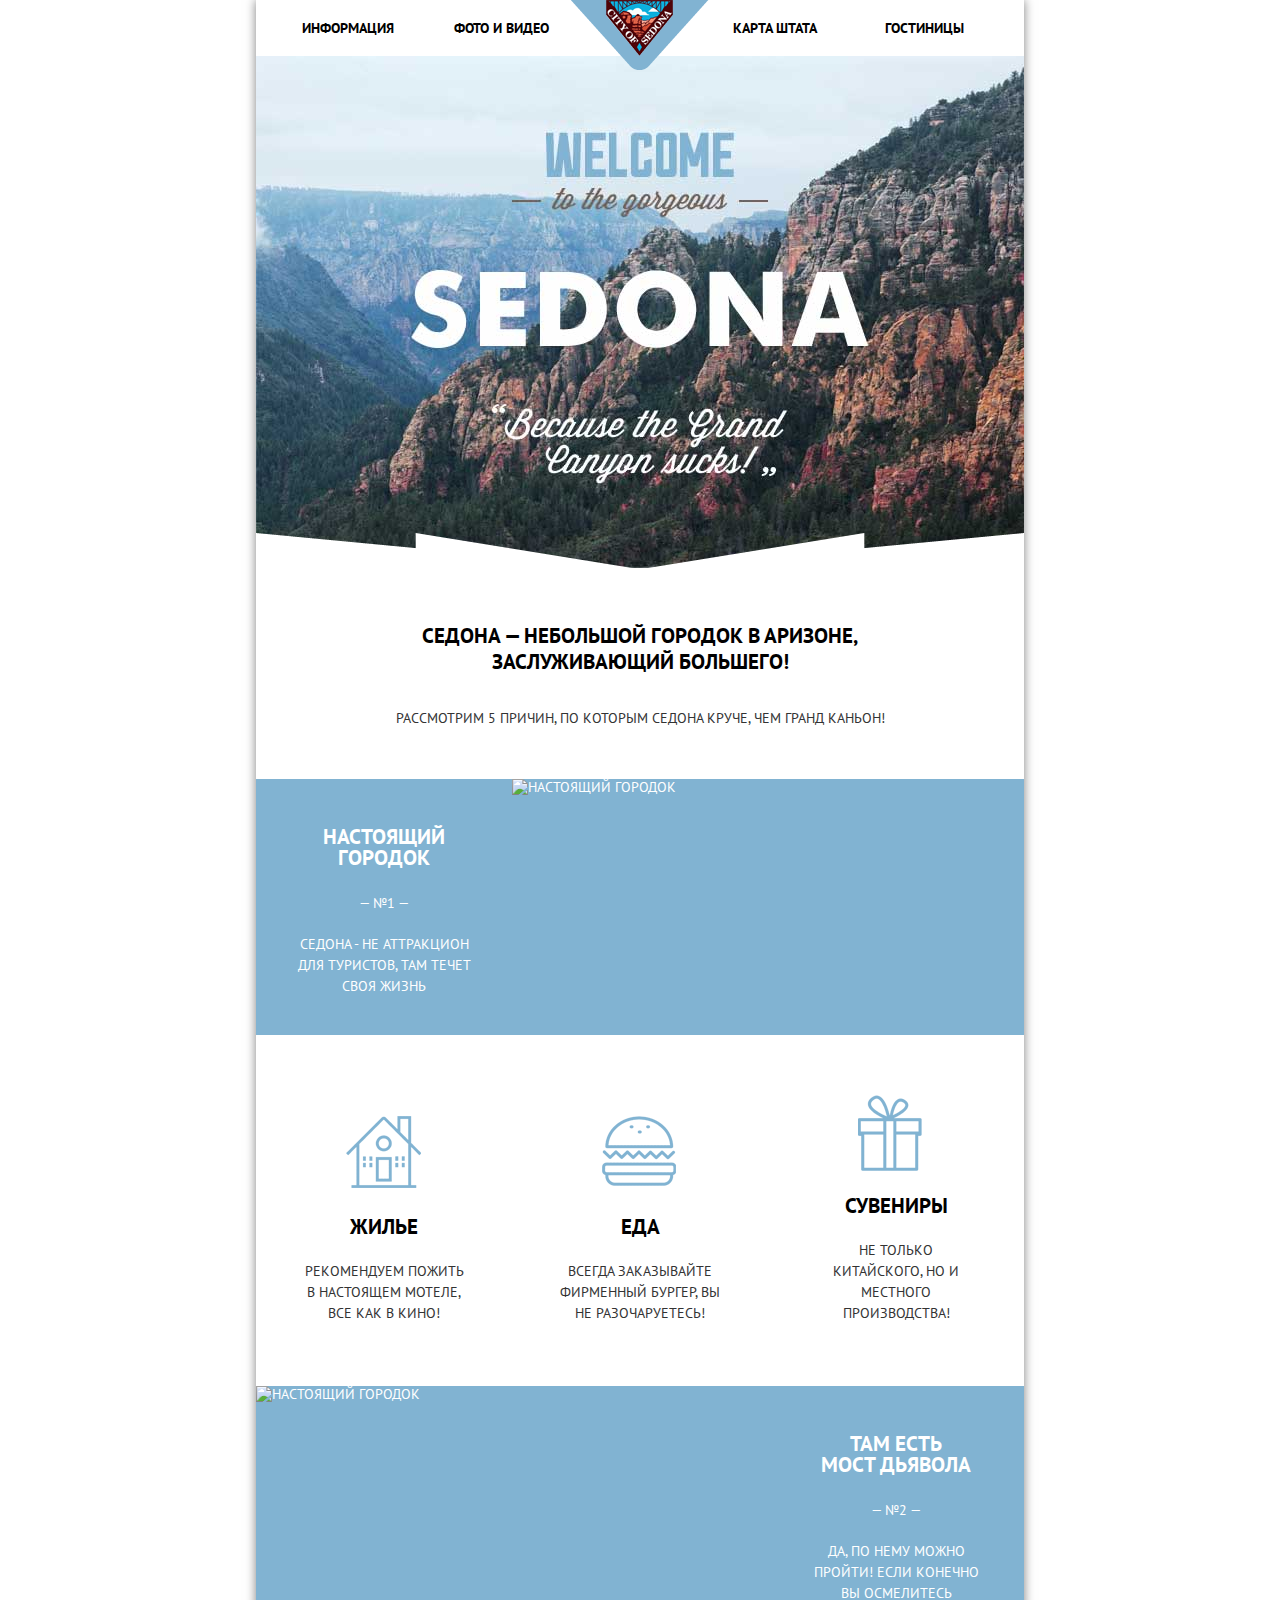
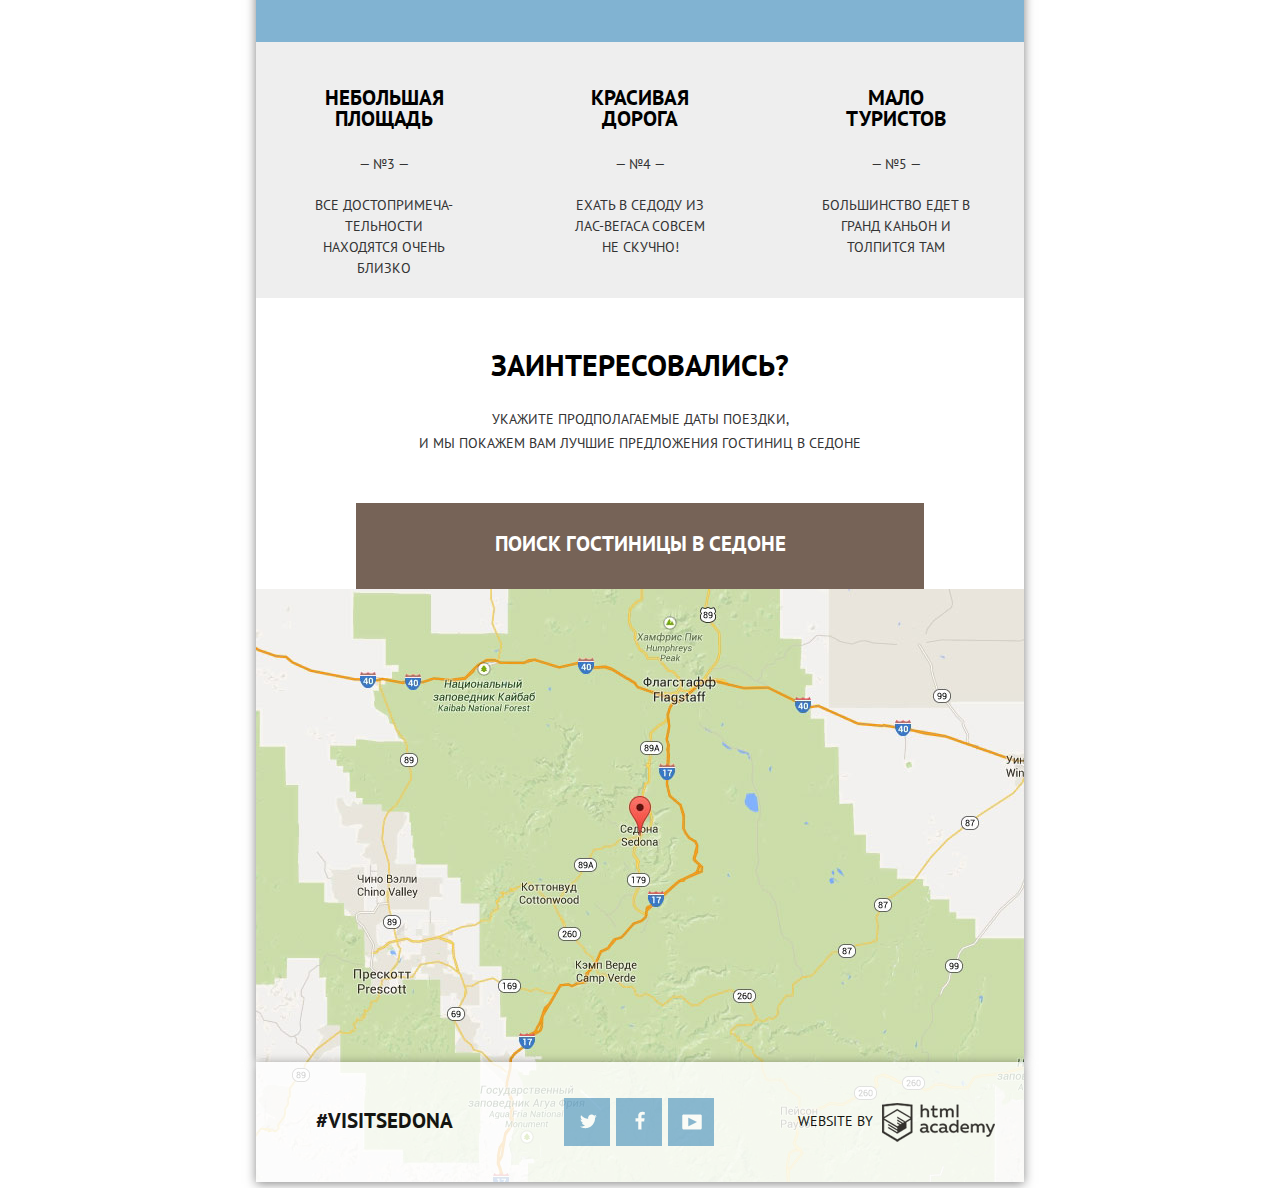
==== commit bc770e96: "Правки финальной" ====
--- a/index.html
+++ b/index.html
@@ -5,7 +5,7 @@
     <title>Седона</title>
     <link href="https://fonts.googleapis.com/css?family=PT+Sans:400,700&amp;subset=cyrillic" rel="stylesheet" type="text/css">
     <link href="css/normalize.css" rel="stylesheet">
-    <link href="css/style.min.css" rel="stylesheet">
+    <link href="css/style.css" rel="stylesheet">
   </head>
                                 <!--Хедер-->
   <body>
@@ -42,17 +42,17 @@
         <span class="town-reasons">Рассмотрим 5 причин, по которым Седона круче, чем Гранд Каньон!</span>
       </section>
                             <!--Первая причина - это ты ;DD-->
-      <div class="main-reason">
-        <div class="reason">
+      <div class="main-reason crearfix">
+        <div class="reason-1">
           <span class="reason-title">Настоящий<br>городок</span>
           <span class="reason-title-number"> — №1 — </span>
           <span class="reason-title-text"> Седона - не аттракцион для туристов, там течет своя жизнь</span>
         </div>
-        <div class="reason-picture1">
+        <div class="reason-picture-1">
           <img src="img/reason-1.jpg" alt="Настоящий городок" width="512" height="256">
         </div>  
       </div>
-                                <!--Приемущества, н иштячки-->
+                                <!--Приемущества, ништячки-->
       <section class="features">
         <div class="feature-box">
           <span class="feature-name">Жилье</span>
@@ -69,10 +69,10 @@
       </section>     
                               <!--А вторая - все твои мечты ;DDD-->
       <div class="main-reason">
-        <div class="reason-picture2">
+        <div class="reason-picture-2">
           <img src="img/reason-2.jpg" alt="Настоящий городок" width="512" height="256">
         </div>
-        <div class="reason">
+        <div class="reason-2">
           <span class="reason-title">Там есть<br> мост дьявола</span>
           <span class="reason-title-number"> — №2 —</span>
           <span class="reason-title-text">Да, по нему можно пройти! Если конечно вы осмелитесь </span>
@@ -88,7 +88,7 @@
           <div class="other-reasons-block">
             <span class="other-reason-name">Красивая дорога</span>
             <span class="other-reason-number"> — №4 — </span>
-            <span class="other-reason-text">Ехать в Седоду из Лас-Вегаса совсем не скучно!</span>
+            <span class="other-reason-text other-reason-text-middle">Ехать в Седоду из Лас-Вегаса совсем не скучно!</span>
           </div>
           <div class="other-reasons-block">
             <span class="other-reason-name">Мало туристов</span>
@@ -99,11 +99,8 @@
 
         <div class="interest">
           <span class="interest-head">ЗАИНТЕРЕСОВАЛИСЬ?</span>
-          <p class="interest-text">Укажите продполагаемые даты поездки,<br>
-             и мы покажем Вам лучшие предложения гостиниц в Седоне</p>
-  
-            <h2>Поиск гостиницы в Седоне</h2>
-          
+          <p class="interest-text">Укажите продполагаемые даты поездки,<br>и мы покажем Вам лучшие предложения гостиниц в Седоне</p>
+          <h2>Поиск гостиницы в Седоне</h2>
         </div>
                             <!--Поиск гостиницы-->
         <section class="search-date" id="map">
--- a/css/style.css
+++ b/css/style.css
@@ -0,0 +1,1302 @@
+
+body {
+	width: 768px;
+	font-size : 14px;  
+	font-family: "Pt Sans", "Arial", sans-serif;
+	font-style: normal;
+	font-weight: normal;
+	text-transform: uppercase;
+	margin: 0 auto;
+	padding: 0;
+	position: relative;
+	box-shadow: 0 0 10px rgba(0,0,0,0.5);
+}
+							/* ХЕДЕР!! ЛОГОТИП ТОЖЕ ТУТ!! */ 
+
+
+.main-navigation {
+
+	margin: 0 auto; 
+	padding-left: 46px;
+	position: relative;
+}
+.navigation {
+	list-style: none;
+	margin: 0;
+  	padding: 0;
+  	font-size: 0
+}
+
+.navigation a{
+	text-decoration: none;
+	display: block;
+	color: #000000;
+}  
+.navigation a:hover {
+	color: #81b3d2;
+}
+.navigation a:active {
+	color: #b2b2b2;
+}
+
+.paragraph {
+	margin: 15px 0px;
+	display: inline-block;
+  	vertical-align: top;
+  	font-size: 14px;
+	line-height: 26px;
+	font-weight: bold;
+	height: 26px;
+	box-sizing: border-box;
+}
+.navigation li:nth-child(1) {
+	margin-right: 60px;
+}
+.navigation li:nth-child(2) {
+	margin-right: 184px;
+}
+.navigation li:nth-child(3) {
+	margin-right: 68px;
+}
+
+
+
+
+.navigation li:nth-child(3),
+.navigation li:nth-child(4) {
+	text-align: right;
+}
+
+.main-logo {
+	position: absolute;
+	top: 0px;
+	left:50%;
+	transform: translate(-50%);
+	z-index: 1;
+}
+
+.main-logo a {
+	font-size: 0px;
+	line-height: 0px;
+}
+
+.active-page a {
+	color: #766357;
+}
+
+.active-page a:hover {
+	color: #604e43;
+}
+
+.active-page a:active {
+	color: #dbd8d5;
+}
+
+
+					/* СЛОГАН! И БЛА БЛА БЛА!! */
+
+
+
+h1 {
+	font-size: 21px;
+	line-height: 26px;
+	font-family: inherit;
+	font-weight: bold;
+}
+.big-image {
+	position: relative;
+}
+.intro-image-bottom {
+	position: absolute;
+	bottom: 1px;
+	left: 0px;
+}
+
+.town {
+	margin-top: 52px;
+	text-align: center;
+	min-height: 156px;
+}
+.town-title {
+	display: block;
+	margin-bottom: 30px;
+	vertical-align: top;
+}
+
+.town-reasons {
+	display: block;
+	margin: 0;
+	color: #333333;
+	font-size: 14px;
+	line-height: 26px;
+
+}
+           				 /* БЛОКИ ПРИЧИН!! БОЛЬШИЕ ТАКИЕ!! С КАРТИНКАМИ КОТОРЫЕ!!!! */
+.main-reason {
+	color: #ffffff;
+	height: 256px;
+}
+.clearfix::after {
+    content: "";
+    display: table;
+    clear: both;
+}
+
+.reason-1 {
+	float: left;
+	background-color: #81b3d2;
+	width: 256px;
+	min-height: 256px;
+	text-align: center;
+}
+
+.reason-picture-1 {
+	float: right;
+	background-color: #81b3d2;
+	height: 256px;
+	width: 512px;
+	background-image: url(../img/reason-1.jpg);
+	background-color: #81b3d2;
+}
+.reason-2 {
+	float: right;
+	background-color: #81b3d2;
+	width: 256px;
+	min-height: 256px;
+	text-align: center;
+}
+.reason-picture-2 {
+	float: left;
+	background-color: #81b3d2;
+	height: 256px;
+	width: 512px;
+	background-image: url(../img/reason-2.jpg);
+	background-color: #81b3d2;
+}
+.reason-title {
+	display: inline-block;
+	padding-top: 47px;
+	padding-bottom: 25px;
+	display: block;
+	font-size: 21px;
+	line-height: 21px;
+	font-weight: bold;
+}
+
+.reason-title-text {
+	display: inline-block;
+	font-weight: inherit;
+	line-height: 21px;
+	padding: 0px 38px;
+	margin: 0 auto;
+	overflow: hidden;
+}
+
+.reason-title-number {
+	display: inline-block;
+	font-weight: normal;
+	line-height: 21px;
+	width: 180px;
+	margin: 0 auto;
+	margin-bottom: 20px;
+}
+
+
+
+
+						/* БЛОК ПРИЕМУЩЕСТВА!!! НИШТЯЧКИ!! ЭТО КОТОРЫЕ ЕДА ТАМ НУ И ВСЕ ТАКОЕ!!! */  
+
+
+.features {
+	display: inline-block;
+	font-size: 0px;
+}
+
+.feature-box {
+	display: inline-block;
+	max-width: 256px;
+	height: 330px;
+}
+
+.feature-name {
+	position: relative;
+	padding-top: 160px;
+	text-align: center;
+	display: block;
+	font-size: 21px;
+	line-height: 21px;
+	font-weight: bold;
+	vertical-align: top;
+}
+.feature-name::before {
+	content: "";
+  	position: absolute;
+  	top: 60px;
+  	left: 90px;
+  	background: transparent url(../img/spritesheet.png) no-repeat;
+    width: 75px;
+    height: 72px;
+    background-position: -10px -370px;
+
+}
+.feature-name-food::before {
+	background-position: -10px -462px;
+}
+.feature-name-gift::before {
+	height: 77px;
+	background-position: -10px -552px;
+}
+
+.feature-text {
+	padding: 10px 45px 0px;
+	text-align: center;
+	display: block;
+	font-size: 14px;
+	line-height: 21px;
+	color: #333333;
+	vertical-align: top;
+}
+
+.other-reason-text-middle {
+	padding: 10px 49px 0px;
+}
+
+						/* БЛОК ПРИЧИН 3 - 5 !!! */
+
+.other-reasons {
+	display: inline-block;
+}
+
+.other-reasons-block {
+	float: left;
+	width: 256px;
+	height: 256px;
+}
+
+
+.other-reasons {
+	background-color: #eeeeee;
+	font-size: 0px;
+}
+
+.other-reason-name {
+	display: block;
+	font-size: 21px;
+	line-height: 21px;
+	font-weight: bold;
+	text-align: center;
+	padding: 45px 50px 25px;
+	vertical-align: top;
+}
+
+.other-reason-number,
+.other-reason-text {
+	font-weight: normal;
+	display: block;
+	text-align: center;
+	font-size: 14px;
+	line-height: 21px;
+	color: #333333;
+}
+.other-reason-number {
+	margin-bottom: 20px;
+}
+
+.other-reason-text {
+	padding: 0px 50px 0px;
+	margin-top: 0px;
+}	
+
+.other-reason-text-middle {
+	padding: 0px 60px 0px;
+}
+
+						/* БЛОК ЗАИНТЕРЕСОВАЛИСЬ */
+.interest {
+	display: inline-block;
+	min-height: 235px;
+}
+.interest-head {
+	width: 768px;
+	margin-top: 52px;
+	display: inline-block;
+	font-size: 30px;
+	line-height: 24px;
+	font-weight: bold;
+	text-align: center;
+	margin-bottom: 16px;
+}
+
+.interest-text {
+	display: inline-block;
+	width: 768px;
+	font-size: 14px;
+	line-height: 24px;
+	color: #333333;
+	text-align: center;
+	margin-bottom: 48px;
+
+}
+h2 {
+	font-weight: bold;
+	display: inline-block;
+	min-height: 58px;
+	font-size: 21px;
+	line-height: 26px;
+	font-weight: bold;
+	color: #ffffff;
+	width: 568px;
+	padding-top: 28px;
+	margin: 0px 0px 0px 100px;
+	background: #766357;
+	text-align: center;
+	cursor: pointer;
+}
+h2:hover {
+	cursor: pointer;
+}
+										/* БЛОК ПОИСКА ГОСТИНИЦЫ!!!! */
+.map {
+	height: 593px;
+	width: 768px;
+}
+.search-date {
+	height: 473px;
+	position: relative;
+	font-size: 21px;
+	line-height: 26px;
+	font-weight: bold;
+}
+
+.search-window {
+	position: absolute;
+	top: 0px;
+	left: 100px;
+	height: 395px; 
+	width: 568px;
+	background-color: #ffffff;
+	font-size: 14px;
+	line-height: 26px;
+	font-weight: bold;
+	animation: bounce 0.8s;
+}
+
+.search-window-hidden {
+  display: none;
+
+}
+
+@keyframes bounce {
+  0%   {
+    transform: translateY(-200px);
+    opacity: 0.2;
+ }
+  70%  {
+    transform: translateY(20px);
+    opacity: 0.5;
+  }
+  90%  {
+    transform: translateY(-15px);
+    opacity: 0.8;
+  }
+  100% {
+    transform: translateY(0);
+  }
+}
+
+iframe {
+	background-image: url(../img/map.jpg);
+}
+
+.date-in {
+	position: relative;
+	margin-top: 55px;
+	margin-bottom: 29px;
+	margin-left: 56px;
+}
+
+.calendar-icon-in {
+  content: "";
+  position: absolute;
+  top: 8px;
+  right: 64px;
+
+  width: 21px;
+  height: 22px;
+
+  background: transparent url("../img/spritesheet.png") no-repeat;
+  background-position: -10px -121px;
+}
+.calendar-icon-in:hover {
+	background: transparent url("../img/spritesheet.png") no-repeat;
+  	background-position: -10px -205px;
+}
+.calendar-icon-in:active {
+	background: transparent url("../img/spritesheet.png") no-repeat;
+  	background-position: -10px -163px;
+}
+
+.date-out {
+	position: relative;
+	margin-left: 53px;
+	margin-bottom: 31px;
+}
+
+.calendar-icon-out {
+  content: "";
+  position: absolute;
+  top: 8px;
+  right: 64px;
+
+  width: 21px;
+  height: 22px;
+
+  background: transparent url("../img/spritesheet.png") no-repeat;
+   background-position: -10px -121px;
+}
+.calendar-icon-out:hover {
+	background: transparent url("../img/spritesheet.png") no-repeat;
+  	background-position: -10px -205px;
+}
+.calendar-icon-out:active {
+	background: transparent url("../img/spritesheet.png") no-repeat;
+  	background-position: -10px -163px;
+}
+
+.adults-children {
+	position: relative;
+	width: 568px;
+}
+.adults {
+	display: inline-block;
+	margin-left: 55px;
+	margin-right: 47px;
+}
+
+.adults-plus {
+	content: "";
+	position: absolute;
+	left: 243px;
+	width: 38px;
+	cursor: pointer;
+	text-align: center;
+	padding-top: 5px;
+	color: #a9a9a9;
+	font-size: 24px;
+}
+
+.adults-plus:hover {
+	color: #000000;
+	cursor: pointer;
+}
+.adults-plus:active {
+	color: #81b3d2;
+	cursor: pointer;
+
+}
+.adults-minus {
+	content: "";
+	position: absolute;
+	left: 167px;
+	top: 4px;
+	width: 38px;
+	cursor: pointer;
+	text-align: center;
+	padding-top: 0px;
+	color: #a9a9a9;
+	font-size: 24px;
+}
+
+.adults-minus:hover {
+	color: #000000;
+	cursor: pointer;
+}
+.adults-minus:active {
+	color: #81b3d2;
+	cursor: pointer;
+
+}
+
+.children {
+	display: inline-block;
+}
+
+.children-plus {
+	content: "";
+	position: absolute;
+	right: 54px;
+	width: 38px;
+	cursor: pointer;
+	text-align: center;
+	padding-top: 5px;
+	color: #a9a9a9;
+	font-size: 24px;
+}
+
+.children-plus:hover {
+	color: #000000;
+	cursor: pointer;
+}
+.children-plus:active {
+	color: #81b3d2;
+	cursor: pointer;
+
+}
+.children-minus {
+	content: "";
+	position: absolute;
+	right: 129px;
+	top: 4px;
+	width: 38px;
+	cursor: pointer;
+	text-align: center;
+	padding-top: 0px;
+	color: #a9a9a9;
+	font-size: 24px;
+}
+
+.children-minus:hover {
+	color: #000000;
+	cursor: pointer;
+}
+.children-minus:active {
+	color: #81b3d2;
+	cursor: pointer;
+
+}
+.adults input,
+.children input {
+	padding-left: 35px;
+	padding-right: 35px;
+	width: 44px;
+}
+
+.adults label {
+	margin-right: 39px;
+}
+.children label {
+	margin-right: 26px;
+
+}
+
+.date-in label,
+.date-out label {
+	display: inline-block;
+	vertical-align: top;
+	margin-right: 20px;
+	margin-top: 7px;
+}
+
+
+.search-window input {
+	height: 35px;
+	border: 0px;
+	background-color: #f2f2f2;
+	text-indent: 15px;
+	font-weight: bold;
+}
+.find-button {
+	color: #ffffff;
+	display: inline-block;
+	width: 464px;
+	height: 58px;
+	margin-left: 55px;
+	margin-top: 58px;
+	border: 0px;
+    vertical-align: top;
+    text-align: center;
+    background-color: #81b3d2;
+    cursor: pointer;
+    font-size: 21px;
+	line-height: 26px;
+	font-weight: bold;
+	text-transform: uppercase;
+}
+
+.find-button:hover {
+	background-color: #669ec0;
+	cursor: pointer;
+}
+.find-button:active {
+	background-color: #669ec0;
+	color: #94b9d2;
+}
+
+.search-window input:hover {
+	background-color: #ebebeb;
+}
+
+
+
+.search-window input:focus {
+	background-color: #ffffff;
+	outline: 2px solid #e5e5e5;
+}
+
+.date-in input,
+.date-out input {
+	width: 346px;
+
+}
+
+
+
+
+
+
+
+						/* ПОДВАЛЬЧИК РОДИМЫЙ!! */
+
+.main-footer {
+
+	background-color: rgba(255, 255, 255, 0.9);
+	opacity: 90%;
+	font-size: 0px;
+	vertical-align: top;
+	height: 120px;
+}
+.index-footer {
+	position: absolute;
+
+	box-shadow: 0 2px 10px 0 rgba(0,0,0,0.5);
+}
+
+.hashtag {
+	display: inline-block;
+	color: #000000;
+	text-decoration: none;
+	font-size: 21px;
+	width: 256px;
+	margin-top: 47px;
+	font-weight: bold;
+	text-align: center;
+	vertical-align: top;
+}
+
+
+.hashtag:hover {
+	color: #81b3d2;
+}
+
+.social {
+	display: inline-block;
+	opacity: 1;
+	position: relative;
+	width: 256px;
+	vertical-align: top;
+
+}
+.social-btn { 
+	display: inline-block;
+	height: 48px;
+	width: 46px;
+	background-color: rgba(129, 179, 210, 1);
+	margin: 36px 6px 0px 0px;
+
+}
+.social-btn:hover {
+	background-color: #669ec0;
+}
+.social-btn:active {
+	background-color: #5496bd;
+}
+.social-btn-tw {
+		margin-left: 52px;
+}
+.social-btn-tw::after {
+	content: "";
+	position: absolute;
+	top: 52px;
+	left: 68px;
+	background: transparent url("../img/spritesheet.png") no-repeat;
+	width: 17px;
+    height: 15px;
+    background-position: -10px -909px;
+}
+.social-btn-fb::after {
+	content: "";
+	position: absolute;
+	top: 49px;
+	left: 123px;
+	background: transparent url("../img/spritesheet.png") no-repeat;
+	width: 10px;
+    height: 19px;
+    background-position: -10px -331px;
+}
+.social-btn-yt::after {
+	content: "";
+	position: absolute;
+	top: 52px;
+	left: 170px;
+	background: transparent url("../img/spritesheet.png") no-repeat;
+	width: 20px;
+    height: 16px;
+    background-position: -10px -944px;
+}
+
+.designer {
+	display: inline-block;
+	width: 256px;
+	font-size: 14px;
+	line-height: 26px;
+	vertical-align: top;
+}
+.copyright {
+	display: inline-block;
+	vertical-align: top;
+	font-size: 14px;
+	line-height: 26px;
+	margin-top: 46px;
+	margin-left: 30px;
+
+}
+
+.hta-icon {
+	display: inline-block;
+	vertical-align: top;
+	margin-top: 41px;
+	margin-left: 5px;
+	background: transparent url("../img/spritesheet.png") no-repeat;
+	width: 113px;
+    height: 39px;
+    background-position: -10px -648px;
+}
+.hta-icon:hover {
+	background: transparent url("../img/spritesheet.png") no-repeat;
+	width: 113px;
+    height: 39px;
+    background-position: -10px -766px;
+}
+.hta-icon:active {
+	background: transparent url("../img/spritesheet.png") no-repeat;
+	width: 113px;
+    height: 39px;
+    background-position: -10px -707px;
+}
+ 				/* SEDONA HOTELS */ 
+
+
+
+body .catalog {
+
+} 				
+
+.hotels-container {
+
+}
+				/* ФОРМА ПОИСКА ОТЕЛЕЙ*/
+
+.search-hotels {
+	background-image: url(../img/holes-background.jpg);
+	background-color: #595253;
+	background-size: 768px 350px;
+	max-height: 217px;
+	overflow: hidden;
+	color: #ffffff;
+	font-size: 14px;
+	line-height: 21px;
+	font-weight: normal;
+}
+fieldset {
+	border: none;
+}
+
+.legend-title {
+	font-size: 16px;
+	line-height: 21px;
+	font-weight: bold;
+	margin-bottom: 24px;
+}
+
+.infrastructure {
+	display: inline-block;
+	margin: 27px 100px 0px 0px;
+	padding: 0px 0px 0px 46px;
+	width: 140px;
+	height: 217px;
+	vertical-align: top;
+}
+
+.check {
+	position: relative;
+	display: inline-block;	
+	width: 81px;
+	text-align: left;
+	vertical-align: top;
+	margin-bottom: 25px;
+	padding-left: 37px;
+	font-size: 14px;
+	line-height: 21px;
+	font-weight: normal;
+	cursor: pointer;
+}
+
+.infrastructure .check {
+
+}
+
+
+.option {
+	position: relative;
+	margin: 0;
+}
+
+.option input[type="checkbox"] {
+  display: none;
+}
+
+.option input[type="checkbox"] + .checkbox-indicator {
+ 	position: absolute;
+ 	top: -3px;
+ 	left: 0;
+  	background: transparent url("../img/spritesheet.png") no-repeat;
+    width: 22px;
+    height: 22px;
+    background-position: -10px -825px;
+}
+
+.option input[type="checkbox"]:checked + .checkbox-indicator {
+ 	position: absolute;
+ 	top: -3px;
+ 	left: 0;
+  	background: transparent url("../img/spritesheet.png") no-repeat;
+    width: 26px;
+    height: 24px;
+    background-position: -10px -289px;
+}
+
+option input[type="checkbox"]:disabled + .checkbox-indicator {
+ 	position: absolute;
+ 	top: -3px;
+ 	left: 0;
+  	background: transparent url("../img/spritesheet.png") no-repeat;
+    width: 26px;
+    height: 24px;
+    background-position: -10px -247px;
+}
+
+
+.housing-type {
+	display: inline-block;
+	margin: 27px 0px 0px 0px;
+	padding: 0px;
+	width: 140px;
+	height: 217px;
+	vertical-align: top;
+}
+
+.filter-range {
+	display: inline-block;
+	width: 224px;
+	margin-top: 27px;
+	margin-left: 65px;
+
+	color: #ffffff;
+	text-transform: uppercase;
+}
+
+.filter-range-title {
+	font-size: 16px;
+	line-height: 21px;
+	font-weight: bold;
+	padding-left: 5px;
+	padding-bottom: 10px;
+}
+.price-controls {
+	position: relative;
+  	height: 32px;
+  	margin-bottom: 20px;
+
+ 	 font-size: 0;
+
+ 	border: 2px solid #ffffff;
+  	border-radius: 2px;
+}
+
+.price-controls::after {
+  content: "";
+  position: absolute;
+  top: 50%;
+  left: 50%;
+
+  width: 2px;
+  height: 22px;
+
+  background: #ffffff;
+  transform: translate(-50%, -50%);
+}
+
+.price-controls label {
+ 	display: inline-block;
+
+ 	font-size: 14px;
+ 	line-height: 34px;
+ 	vertical-align: top;
+
+	cursor: pointer;
+}
+
+.price-controls .min-price,
+.price-controls .max-price {
+  width: 60px;
+  padding-left: 40px;
+}
+
+.price-controls input {
+  width: 30px;
+  height: 29px;
+  margin: 0;
+
+  color: inherit;
+  font: inherit;
+
+  background: none;
+  border: none;
+}
+
+.range-controls {
+  position: relative;
+
+  margin-bottom: 32px;
+}
+
+.range-controls .scale {
+  height: 2px;
+
+  background: rgba(255, 255, 255, 0.3);
+}
+
+.range-controls .bar {
+  width: 81%;
+  height: 2px;
+
+  background: #ffffff;
+}
+
+.range-toggle {
+	position: absolute;
+  	top: -9px;
+  	width: 4px;
+  	height: 4px;
+
+  	background: #ababab;
+  	border: 8px solid #ffffff;
+  	border-radius: 50%;
+  	box-shadow: 0 2px 1px 0 rgba(0, 1, 1, 0.2);
+  	cursor: pointer;
+}
+
+.range-toggle:hover {
+  background: #1c4f80;
+}
+
+
+.range-toggle-max {
+  left: 71%;
+}
+
+.btn-transparent {
+  display: block;
+  width: 140px;
+  margin: 0 auto;
+  padding: 6px 35px;
+
+  font-size: 14px;
+  line-height: 20px;
+  color: #ffffff;
+  text-transform: uppercase;
+
+  background: transparent;
+  border: 2px solid #ffffff;
+  border-radius: 2px;
+  cursor: pointer;
+}
+
+.btn-transparent:hover {
+  color: #000000;
+
+  background: #ffffff;
+}
+
+				/* СОРТИРОВКА НАЙДЕННЫХ ОТЕЛЕЙ */
+.found {
+	display: inline-block;
+	margin-left: 45px;
+	margin-right: 44px;
+	margin-top: 29px;
+	font-size: 21px;
+	line-height: 26px;
+	font-weight: bold;
+
+}
+
+.sorting { 
+	height: 86px;
+}
+.sort {
+	list-style: none;
+	display: inline-block;
+	font-size: 12px;
+	line-height: 18px;
+	font-weight: normal;
+	margin: 35px 0px 0px 0px;
+	padding: 0;
+	vertical-align: top;
+}
+
+.sort-title {
+	display: inline-block;
+	margin-right: 37px;
+	vertical-align: middle;
+
+}
+.sort-item {
+	display: inline-block;
+	color: #cacaca;
+	margin-right: 30px;
+	vertical-align: top;
+	
+
+}
+.sort-item:last-child {
+	margin-right: 125px;
+}
+
+.sort-button {
+	border-bottom: 1px dotted #81b3d2;
+	cursor: pointer;
+	text-decoration: none;
+	color: #cccccc;
+}
+
+.sort-button:hover   {
+	border-bottom: 1px dotted #81b3d2;
+	color: #81b3d2;
+}
+
+
+.sort-button:focus   {
+	color: #81b3d2;
+	border: none;
+}
+
+
+.sort-button-active {
+	border-bottom: none;
+	color: #81b3d2;
+}
+
+.arrows {
+	display: inline-block;
+	position: relative;
+}
+.arrow-up {
+	content: ''; 
+    position: absolute;
+    cursor: pointer;
+	left: -5px; 
+	bottom: 1px; 
+    border: 6px solid transparent; 
+    border-bottom: 10px solid #cccccc; 
+}
+.arrow-up:hover {
+	border-bottom: 10px solid #000000; 
+}
+.arrow-up:active   {
+	border-bottom: 10px solid #81b3d2; 
+}
+.arrow-up:focus   {
+	border-bottom: 10px solid #81b3d2; 
+} 
+
+.arrow-down	 {
+	content: ''; 
+    position: absolute;
+    cursor: pointer;
+	left: 18px; 
+	top: -11px; 
+    border: 6px solid transparent;
+    border-top: 10px solid #cccccc; 
+}
+.arrow-down:hover {
+	border-top: 10px solid #000000; 
+}
+.arrow-down:active   {
+	border-top: 10px solid #81b3d2; 
+}
+.arrow-down:focus   {
+	border-top: 10px solid #81b3d2; 
+} 
+
+.arrow-down-active {
+	border-top: 10px solid #81b3d2;
+}
+
+
+
+
+				/* РЕЗУЛЬТАТЫ ОТЕЛЕЙ */
+
+.search-results {
+	border-top: 1px solid #e5e5e5; 
+}
+
+.hotel-description {
+	display: inline-block;
+	border-bottom: 1px solid #e5e5e5;
+	width: 768px;
+	padding: 30px 0px 30px 46px;
+	box-sizing: border-box;
+}
+
+
+
+.hotel-picture {
+	display: inline-block;
+	vertical-align: top;
+	height: 90px;
+}
+
+.hotel-info {
+	display: inline-block;
+	margin-left: 28px;
+	width: 270px;
+}
+
+.hotel-name {
+	display: inline-block;
+	cursor: pointer;
+	margin-top: -3px;
+	margin-bottom: 3px;
+	text-decoration: none;
+	font-size: 21px;
+	line-height: 21px;
+	font-weight: bold;
+	color: #000000;
+}
+.hotel-name:hover {
+	color: #81b3d2;
+}
+.hotel-name:active {
+	color: #cacaca;
+}
+
+.hotel-top {
+	display: inline-block;
+	vertical-align: top;
+	padding: 0px;
+	padding-top: 6px;
+	padding-bottom: 15px;
+	font-size: 14px;
+	line-height: 21px;
+	color: #333333;
+}
+
+.hotel-type {
+	display: inline-block;
+	width: 111px;
+}
+
+.hotel-bottom {
+	display: inline-block;
+	vertical-align: top;
+	width: 260px;
+}
+
+.more {
+	display: inline-block;
+	vertical-align: top;
+	text-decoration: none;
+	width: 93px;
+	padding-left: 16px; 
+	padding-top: 5px;
+	margin-right: 3px;
+	min-height: 22px;
+	font-weight: bold;
+	background-color: #81b3d2;
+	color: #ffffff;
+
+}
+.more:hover {
+	background-color: #669ec0;
+
+}
+.more:active {
+	background-color: #5496bd;
+	color: #94b9d2;
+
+}
+.reserve {
+	display: inline-block;
+	vertical-align: top;
+	text-decoration: none;
+	width: 125px;
+	padding-left: 17px; 
+	padding-top: 5px;
+	min-height: 22px;
+	font-weight: bold;
+	background-color: #766357;
+	color: #ffffff; 
+
+}
+.reserve:hover {
+	background-color: #604e43;
+
+}
+.reserve:active {
+	background-color: #503e33;
+	color: #928a85;
+}
+
+.rating {
+	position: relative;
+	display: inline-block;
+	vertical-align: top;
+	height: 90px;
+	margin-left: 125px;
+	padding: 0px;
+}
+
+.rating-count {
+	display: inline-block;
+	height: 22px;
+	width: 110px;
+	background-color: #f2f2f2;
+	text-align: center;
+	margin-top: 63px;
+	padding-top: 5px;
+	color: #666666;
+}
+
+.star4 {
+	content: "";
+	position: absolute;
+	right: 0px;
+	width: 89px;
+	height: 17px;
+	
+	background: transparent url("../img/spritesheet.png") no-repeat;
+	background-position: -10px -84px;
+}
+.star2 {
+  content: "";
+  position: absolute;
+  right: 0px;
+  width: 42px;
+  height: 17px;
+
+  background: transparent url("../img/spritesheet.png") no-repeat;
+	background-position: -10px -10px;
+
+}
+.star3 {
+  content: "";
+  position: absolute;
+  right: 0px;
+  width: 65px;
+  height: 17px;
+
+  background: transparent url("../img/spritesheet.png") no-repeat;
+	background-position: -10px -47px;
+
+}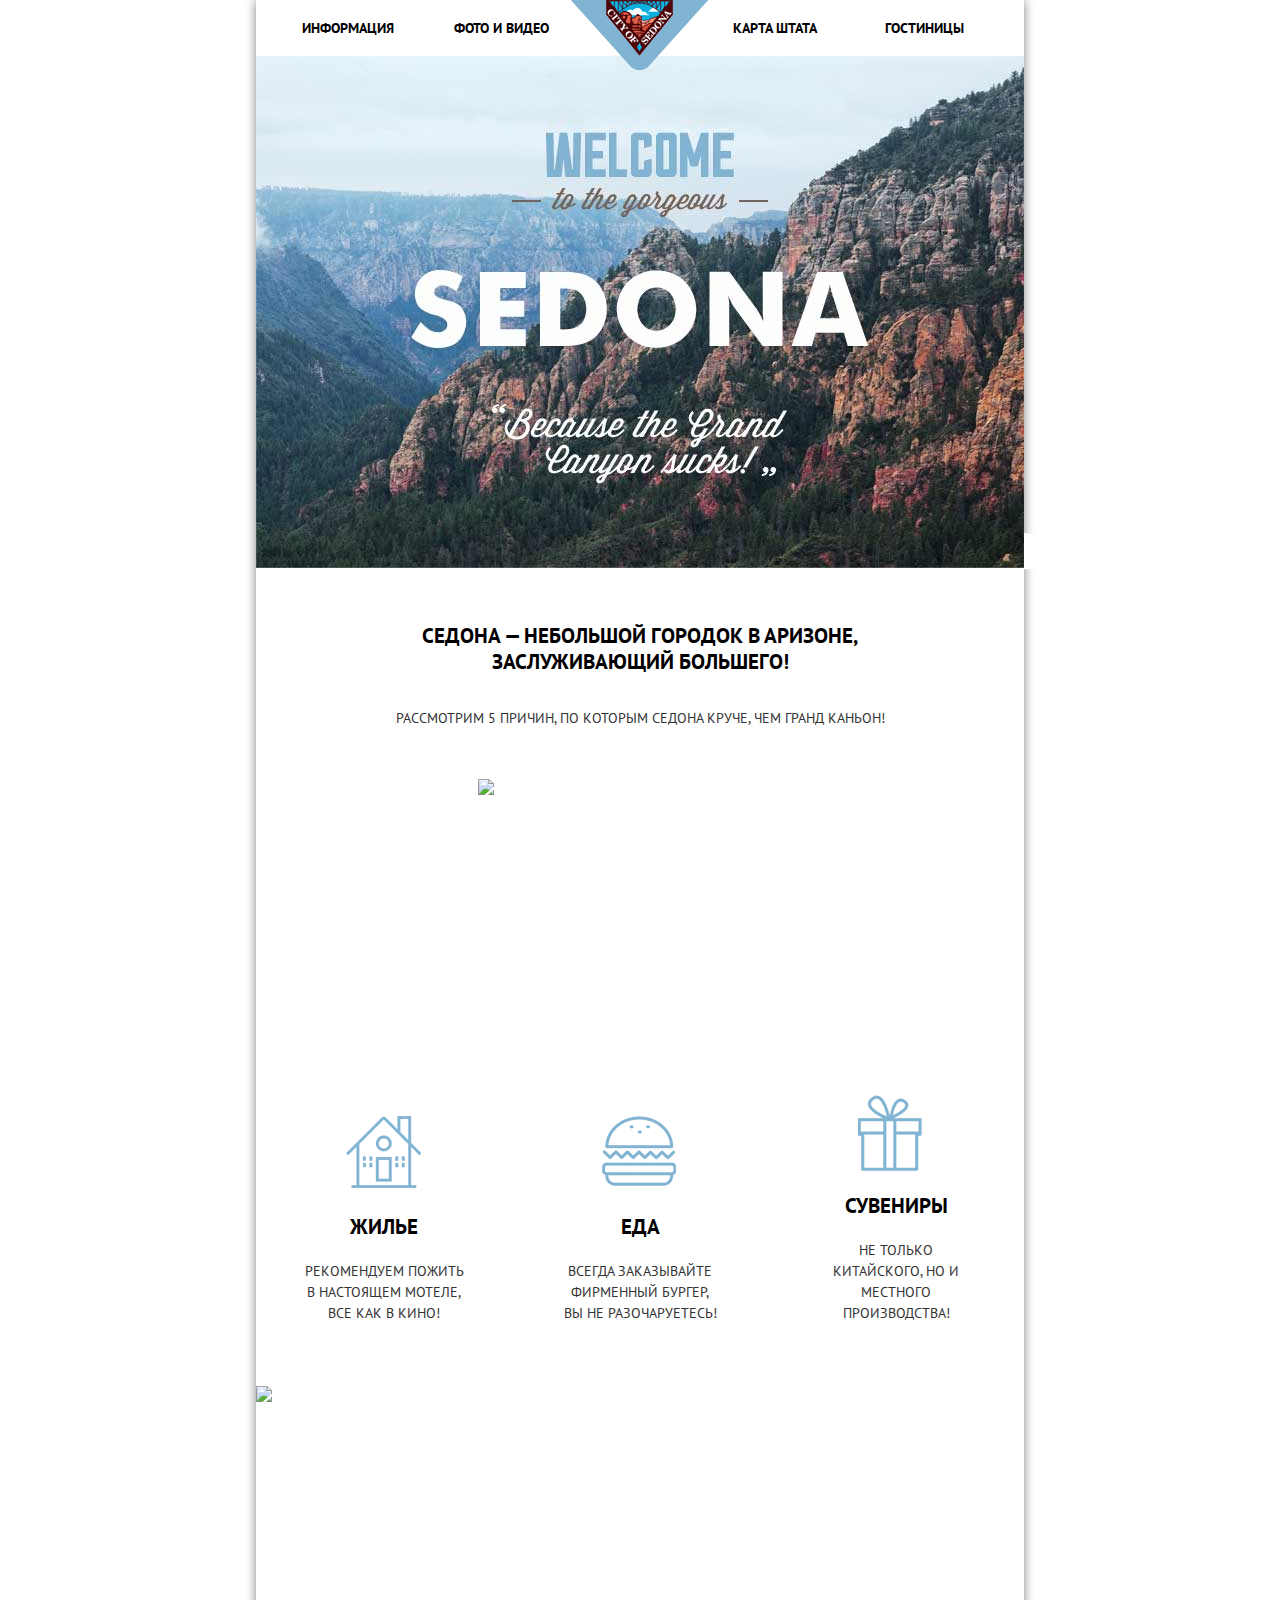
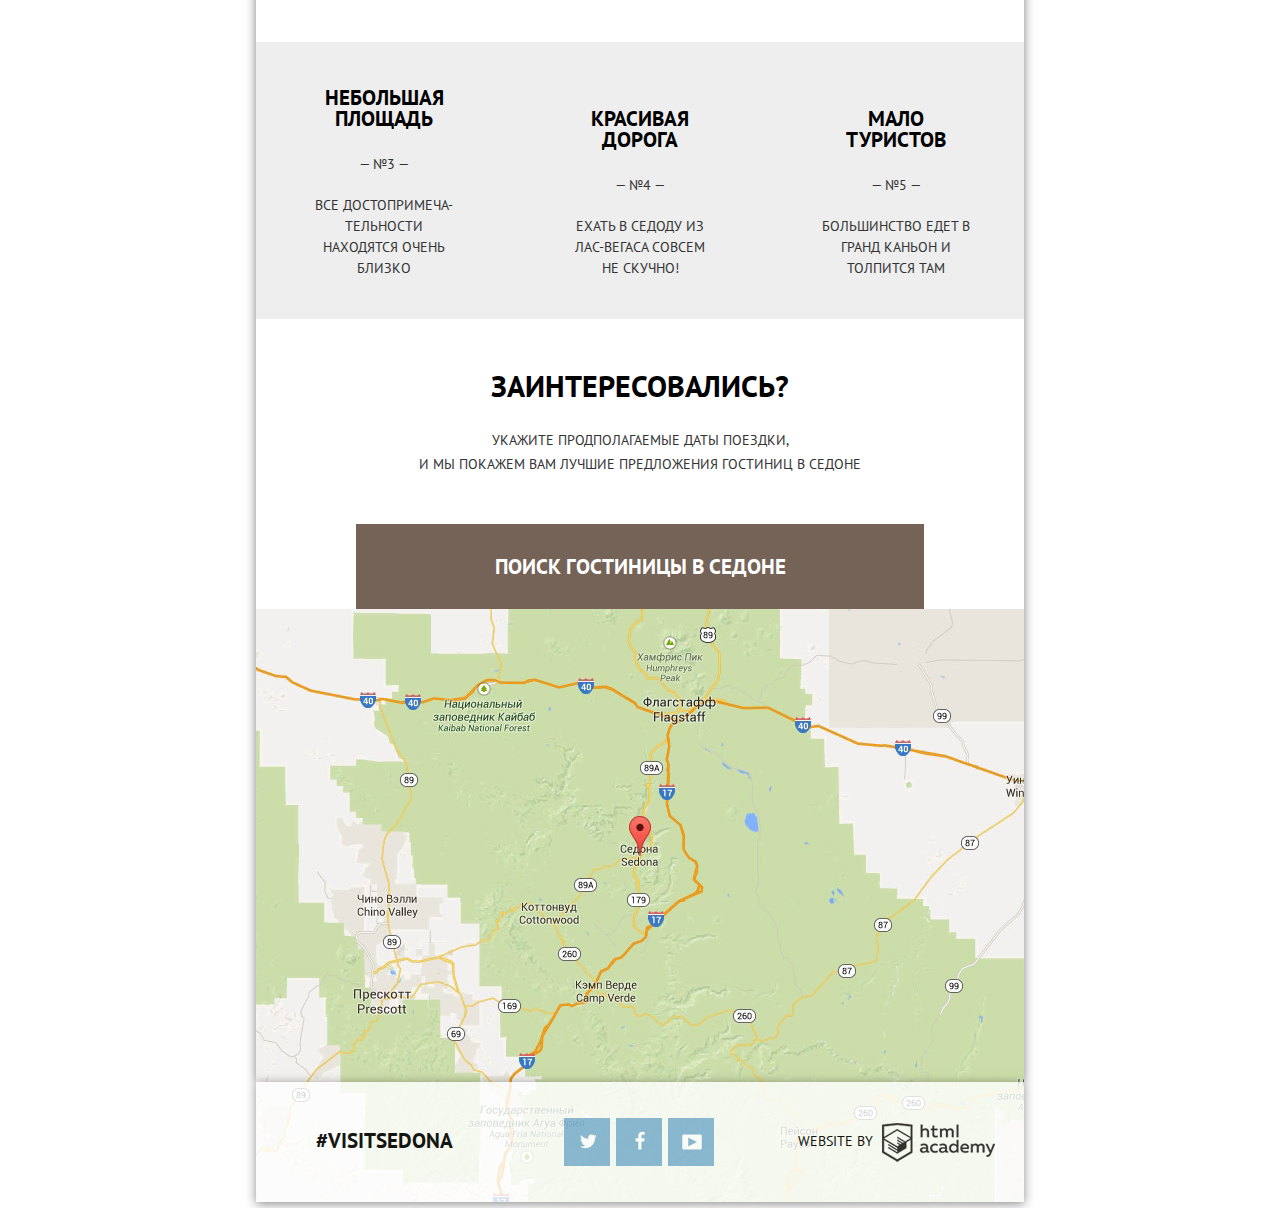
==== commit da303d51: "Редакция финалки" ====
--- a/index.html
+++ b/index.html
@@ -5,7 +5,7 @@
     <title>Седона</title>
     <link href="https://fonts.googleapis.com/css?family=PT+Sans:400,700&amp;subset=cyrillic" rel="stylesheet" type="text/css">
     <link href="css/normalize.css" rel="stylesheet">
-    <link href="css/style.css" rel="stylesheet">
+    <link href="css/style.min.css" rel="stylesheet">
   </head>
                                 <!--Хедер-->
   <body>
@@ -70,7 +70,7 @@
                               <!--А вторая - все твои мечты ;DDD-->
       <div class="main-reason">
         <div class="reason-picture-2">
-          <img src="img/reason-2.jpg" alt="Настоящий городок" width="512" height="256">
+          <img src="img/reason-2.jpg" alt="Мост дьявола" width="512" height="256">
         </div>
         <div class="reason-2">
           <span class="reason-title">Там есть<br> мост дьявола</span>
--- a/css/style.min.css
+++ b/css/style.min.css
@@ -0,0 +1 @@
+.main-navigation,body{margin:0 auto;position:relative}h2,h2:hover{cursor:pointer}.hashtag,.hotel-name,.navigation a,.sort-button{text-decoration:none}.btn-transparent,.filter-range,.find-button,body{text-transform:uppercase}body{width:768px;font-size:14px;font-family:"Pt Sans",Arial,sans-serif;font-style:normal;font-weight:400;padding:0;box-shadow:0 0 10px rgba(0,0,0,.5)}.paragraph,.reason-title,h1{font-weight:700}.main-navigation{padding-left:46px}.navigation{list-style:none;margin:0;padding:0;font-size:0}.navigation a{display:block;color:#000}.navigation a:hover{color:#81b3d2}.navigation a:active{color:#b2b2b2}.paragraph{margin:15px 0;display:inline-block;vertical-align:top;font-size:14px;line-height:26px;height:26px;box-sizing:border-box}.navigation li:nth-child(1){margin-right:60px}.navigation li:nth-child(2){margin-right:184px}.navigation li:nth-child(3){margin-right:68px}.navigation li:nth-child(3),.navigation li:nth-child(4){text-align:right}.reason,.town{text-align:center}.main-logo{position:absolute;top:0;left:50%;transform:translate(-50%);z-index:1}.main-logo a{font-size:0;line-height:0}.town-reasons,h1{line-height:26px}.active-page a{color:#766357}.active-page a:hover{color:#604e43}.active-page a:active{color:#dbd8d5}h1{font-size:21px;font-family:inherit}.big-image{position:relative}.intro-image-bottom{position:absolute;bottom:1px}.town{margin-top:52px;min-height:156px}.town-title{display:block;margin-bottom:30px;vertical-align:top}.town-reasons{display:block;margin:0;color:#333;font-size:14px}.main-reason{color:#fff;display:flex;height:256px}.reason{background-color:#81b3d2;width:256px;height:256px}.reason-picture1,.reason-picture2{background-color:#81b3d2;height:256px;width:512px}.reason-picture1{background-image:url(../img/reason-1.jpg)}.reason-picture2{background-image:url(../img/reason-2.jpg)}.reason-title-number,.reason-title-text{display:block;line-height:21px;width:180px}.reason-title{padding:47px 50px 0;display:block;font-size:21px;line-height:21px;margin-bottom:25px}.reason-title-text{font-weight:inherit;margin:0 auto}.reason-title-number{font-weight:400;margin:0 auto 20px}.features{font-size:0}.feature-box{display:inline-block;max-width:256px;height:330px}.feature-name,.feature-text{display:block;text-align:center;line-height:21px;vertical-align:top}.feature-name{position:relative;padding-top:160px;font-size:21px;font-weight:700}.feature-name::before{content:"";position:absolute;top:60px;left:90px;background:url(../img/spritesheet.png) -10px -370px no-repeat;width:75px;height:72px}.feature-name-food::before{background-position:-10px -462px}.feature-name-gift::before{height:77px;background-position:-10px -552px}.feature-text{padding:10px 45px 0;font-size:14px;color:#333}.features div:nth-child(2) .feature-text{padding:10px 49px 0}.other-reasons-block{display:inline-block;width:256px;height:256px}.other-reasons{background-color:#eee;font-size:0}.other-reason-name{display:block;font-size:21px;line-height:21px;font-weight:700;text-align:center;padding:45px 50px 25px;vertical-align:top}.other-reason-number,.other-reason-text{font-weight:400;display:block;text-align:center;font-size:14px;line-height:21px;color:#333}.interest-head,.interest-text{line-height:24px;display:block;text-align:center}.other-reason-number{margin-bottom:20px}.other-reason-text{padding:0 50px;margin-top:0}.other-reasons div:nth-child(2) .other-reason-text{padding:0 60px}.interest{height:235px}.interest-head{margin-top:55px;font-size:30px;font-weight:700}.interest-text{font-size:14px;color:#333;margin-bottom:48px;margin-top:30px}.search-date,h2{font-size:21px;font-weight:700}.copyright,.designer,.find-button,.search-date,.search-window,h2{line-height:26px}h2{padding-top:30px;display:block;color:#fff;width:568px;height:56px;margin:0 auto;background:#766357;text-align:center}.map{height:593px;width:768px}.search-date{height:473px;position:relative}.search-window{position:absolute;top:0;left:100px;height:395px;width:568px;background-color:#fff;font-size:14px;font-weight:700;animation:bounce .8s}.calendar-icon-in,.calendar-icon-out{content:"";top:8px;right:64px;width:21px;height:22px}.search-window-hidden{display:none}@keyframes bounce{0%{transform:translateY(-200px);opacity:.2}70%{transform:translateY(20px);opacity:.5}90%{transform:translateY(-15px);opacity:.8}100%{transform:translateY(0)}}iframe{background-image:url(../img/map.jpg)}.date-in{position:relative;margin-top:55px;margin-bottom:29px;margin-left:56px}.calendar-icon-in{position:absolute;background:url(../img/spritesheet.png) -10px -121px no-repeat}.calendar-icon-in:hover{background:url(../img/spritesheet.png) -10px -205px no-repeat}.calendar-icon-in:active{background:url(../img/spritesheet.png) -10px -163px no-repeat}.date-out{position:relative;margin-left:53px;margin-bottom:31px}.adults,.find-button{display:inline-block;margin-left:55px}.calendar-icon-out{position:absolute;background:url(../img/spritesheet.png) -10px -121px no-repeat}.calendar-icon-out:hover{background:url(../img/spritesheet.png) -10px -205px no-repeat}.calendar-icon-out:active{background:url(../img/spritesheet.png) -10px -163px no-repeat}.adults-children{position:relative;width:568px}.adults-minus,.adults-plus,.children-minus,.children-plus{content:"";width:38px;font-size:24px;position:absolute;text-align:center;cursor:pointer}.adults{margin-right:47px}.adults-plus{left:243px;padding-top:5px;color:#a9a9a9}.adults-plus:hover{color:#000;cursor:pointer}.adults-plus:active{color:#81b3d2;cursor:pointer}.adults-minus{left:167px;top:4px;padding-top:0;color:#a9a9a9}.adults-minus:hover{color:#000;cursor:pointer}.adults-minus:active{color:#81b3d2;cursor:pointer}.children{display:inline-block}.children-plus{right:54px;padding-top:5px;color:#a9a9a9}.children-plus:hover{color:#000;cursor:pointer}.children-plus:active{color:#81b3d2;cursor:pointer}.children-minus{right:129px;top:4px;padding-top:0;color:#a9a9a9}.children-minus:hover{color:#000;cursor:pointer}.children-minus:active{color:#81b3d2;cursor:pointer}.adults input,.children input{padding-left:35px;padding-right:35px;width:44px}.adults label{margin-right:39px}.children label{margin-right:26px}.date-in label,.date-out label{display:inline-block;vertical-align:top;margin-right:20px;margin-top:7px}.search-window input{height:35px;border:0;background-color:#f2f2f2;text-indent:15px;font-weight:700}.find-button{color:#fff;width:464px;height:58px;margin-top:58px;border:0;vertical-align:top;text-align:center;background-color:#81b3d2;cursor:pointer;font-size:21px;font-weight:700}.find-button:hover{background-color:#669ec0;cursor:pointer}.find-button:active{background-color:#669ec0;color:#94b9d2}.search-window input:hover{background-color:#ebebeb}.search-window input:focus{background-color:#fff;outline:#e5e5e5 solid 2px}.date-in input,.date-out input{width:346px}.hashtag,.social{width:256px;display:inline-block;vertical-align:top}.main-footer{background-color:rgba(255,255,255,.9);opacity:90%;font-size:0;vertical-align:top;height:120px}.index-footer{position:absolute;box-shadow:0 2px 10px 0 rgba(0,0,0,.5)}.hashtag{color:#000;font-size:21px;margin-top:47px;font-weight:700;text-align:center}.hashtag:hover{color:#81b3d2}.social{opacity:1;position:relative}.social-btn-fb::after,.social-btn-tw::after,.social-btn-yt::after{position:absolute;content:""}.social-btn{display:inline-block;height:48px;width:46px;background-color:rgba(129,179,210,1);margin:36px 6px 0 0}.social-btn:hover{background-color:#669ec0}.social-btn:active{background-color:#5496bd}.social-btn-tw{margin-left:52px}.social-btn-tw::after{top:52px;left:68px;background:url(../img/spritesheet.png) -10px -909px no-repeat;width:17px;height:15px}.social-btn-fb::after{top:49px;left:123px;background:url(../img/spritesheet.png) -10px -331px no-repeat;width:10px;height:19px}.social-btn-yt::after{top:52px;left:170px;background:url(../img/spritesheet.png) -10px -944px no-repeat;width:20px;height:16px}.check,.option{position:relative}.designer{display:inline-block;width:256px;font-size:14px;vertical-align:top}.hta-icon,.hta-icon:active,.hta-icon:hover{width:113px;height:39px}.copyright{display:inline-block;vertical-align:top;font-size:14px;margin-top:46px;margin-left:30px}.hta-icon{display:inline-block;vertical-align:top;margin-top:41px;margin-left:5px;background:url(../img/spritesheet.png) -10px -648px no-repeat}.hta-icon:hover{background:url(../img/spritesheet.png) -10px -766px no-repeat}.hta-icon:active{background:url(../img/spritesheet.png) -10px -707px no-repeat}.search-hotels{background-image:url(../img/holes-background.jpg);background-size:768px 216px;max-height:217px;overflow:hidden;color:#fff;font-size:14px;line-height:21px;font-weight:400}fieldset{border:none}.legend-title{font-size:16px;line-height:21px;font-weight:700;margin-bottom:24px}.infrastructure{display:inline-block;margin:27px 100px 0 0;padding:0 0 0 46px;width:140px;height:217px;vertical-align:top}.check{display:inline-block;width:81px;text-align:left;vertical-align:top;margin-bottom:25px;padding-left:37px;font-size:14px;line-height:21px;font-weight:400;cursor:pointer}.option{margin:0}.option input[type=checkbox]{display:none}.option input[type=checkbox]+.checkbox-indicator{position:absolute;top:-3px;left:0;background:url(../img/spritesheet.png) -10px -825px no-repeat;width:22px;height:22px}.option input[type=checkbox]:checked+.checkbox-indicator{position:absolute;top:-3px;left:0;background:url(../img/spritesheet.png) -10px -289px no-repeat;width:26px;height:24px}option input[type=checkbox]:disabled+.checkbox-indicator{position:absolute;top:-3px;left:0;background:url(../img/spritesheet.png) -10px -247px no-repeat;width:26px;height:24px}.housing-type{display:inline-block;margin:27px 0 0;padding:0;width:140px;height:217px;vertical-align:top}.filter-range{display:inline-block;width:224px;margin-top:27px;margin-left:65px;color:#fff}.filter-range-title{font-size:16px;line-height:21px;font-weight:700;padding-left:5px;padding-bottom:10px}.price-controls{position:relative;height:32px;margin-bottom:20px;font-size:0;border:2px solid #fff;border-radius:2px}.price-controls::after{content:"";position:absolute;top:50%;left:50%;width:2px;height:22px;background:#fff;transform:translate(-50%,-50%)}.price-controls label{display:inline-block;font-size:14px;line-height:34px;vertical-align:top;cursor:pointer}.price-controls .max-price,.price-controls .min-price{width:60px;padding-left:40px}.price-controls input{width:30px;height:29px;margin:0;color:inherit;font:inherit;background:0 0;border:none}.range-controls{position:relative;margin-bottom:32px}.range-controls .scale{height:2px;background:rgba(255,255,255,.3)}.range-controls .bar{width:81%;height:2px;background:#fff}.range-toggle{position:absolute;top:-9px;width:4px;height:4px;background:#ababab;border:8px solid #fff;border-radius:50%;box-shadow:0 2px 1px 0 rgba(0,1,1,.2);cursor:pointer}.range-toggle:hover{background:#1c4f80}.range-toggle-max{left:71%}.btn-transparent{display:block;width:140px;margin:0 auto;padding:6px 35px;font-size:14px;line-height:20px;color:#fff;background:0 0;border:2px solid #fff;border-radius:2px;cursor:pointer}.found,.sort{display:inline-block}.sort-button,.sort-button:hover{border-bottom:1px dotted #81b3d2}.btn-transparent:hover{color:#000;background:#fff}.found{margin-left:45px;margin-right:44px;margin-top:29px;font-size:21px;line-height:26px;font-weight:700}.sorting{height:86px}.sort{list-style:none;font-size:12px;line-height:18px;font-weight:400;margin:35px 0 0;padding:0;vertical-align:top}.hotel-name,.hotel-top{display:inline-block;line-height:21px}.sort-title{display:inline-block;margin-right:37px;vertical-align:middle}.hotel-bottom,.hotel-picture,.hotel-top,.rating,.sort-item{vertical-align:top}.sort-item{display:inline-block;color:#cacaca;margin-right:30px}.sort-item:last-child{margin-right:125px}.sort-button{cursor:pointer;color:#ccc}.sort-button:hover{color:#81b3d2}.sort-button:focus{color:#81b3d2;border:none}.sort-button-active{border-bottom:none;color:#81b3d2}.arrows{display:inline-block;position:relative}.arrow-down,.arrow-up{content:'';position:absolute;cursor:pointer}.arrow-up{left:-5px;bottom:1px;border:6px solid transparent;border-bottom:10px solid #ccc}.arrow-up:hover{border-bottom:10px solid #000}.arrow-up:active,.arrow-up:focus{border-bottom:10px solid #81b3d2}.arrow-down{left:18px;top:-11px;border:6px solid transparent;border-top:10px solid #ccc}.arrow-down:hover{border-top:10px solid #000}.arrow-down-active,.arrow-down:active,.arrow-down:focus{border-top:10px solid #81b3d2}.search-results{border-top:1px solid #e5e5e5}.hotel-description{display:inline-block;border-bottom:1px solid #e5e5e5;width:768px;padding:30px 0 30px 46px;box-sizing:border-box}.hotel-picture{display:inline-block;height:90px}.hotel-info{display:inline-block;margin-left:28px;width:270px}.hotel-name{cursor:pointer;margin-top:-3px;margin-bottom:3px;font-size:21px;font-weight:700;color:#000}.hotel-name:hover{color:#81b3d2}.hotel-name:active{color:#cacaca}.hotel-top{margin:0;padding:6px 0 15px;font-size:14px;color:#333}.more,.reserve{text-decoration:none;padding-top:5px;height:22px;font-weight:700;display:inline-block}.hotel-type{display:inline-block;width:111px}.more{width:93px;padding-left:16px;margin-right:3px;background-color:#81b3d2;color:#fff}.more:hover{background-color:#669ec0}.more:active{background-color:#5496bd;color:#94b9d2}.reserve{width:125px;padding-left:17px;background-color:#766357;color:#fff}.reserve:hover{background-color:#604e43}.reserve:active{background-color:#503e33;color:#928a85}.hotel-bottom{display:inline-block}.rating{position:relative;display:inline-block;height:90px;margin-left:125px;padding:0}.rating-count{display:inline-block;height:22px;width:110px;background-color:#f2f2f2;text-align:center;margin-top:63px;padding-top:5px;color:#666}.star2,.star3,.star4{content:"";position:absolute;right:0;height:17px}.star4{width:89px;background:url(../img/spritesheet.png) -10px -84px no-repeat}.star2{width:42px;background:url(../img/spritesheet.png) -10px -10px no-repeat}.star3{width:65px;background:url(../img/spritesheet.png) -10px -47px no-repeat}